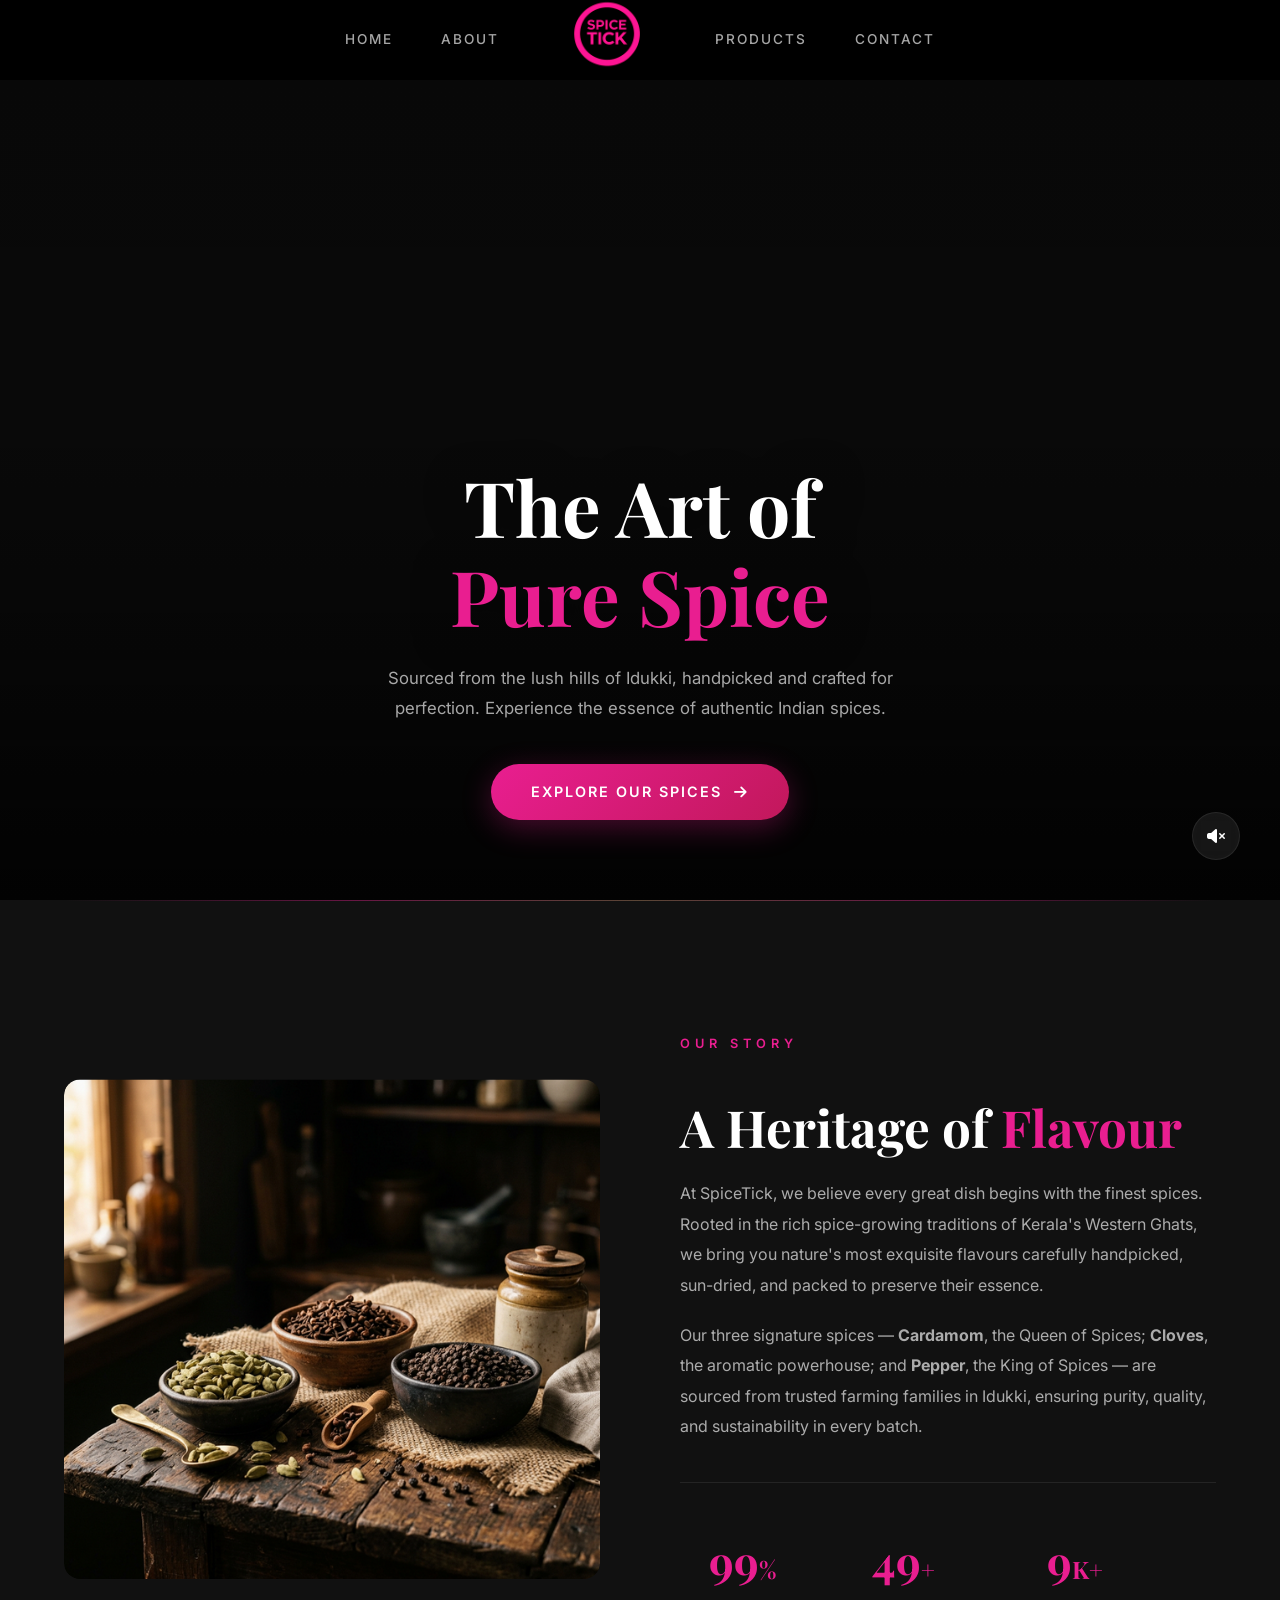
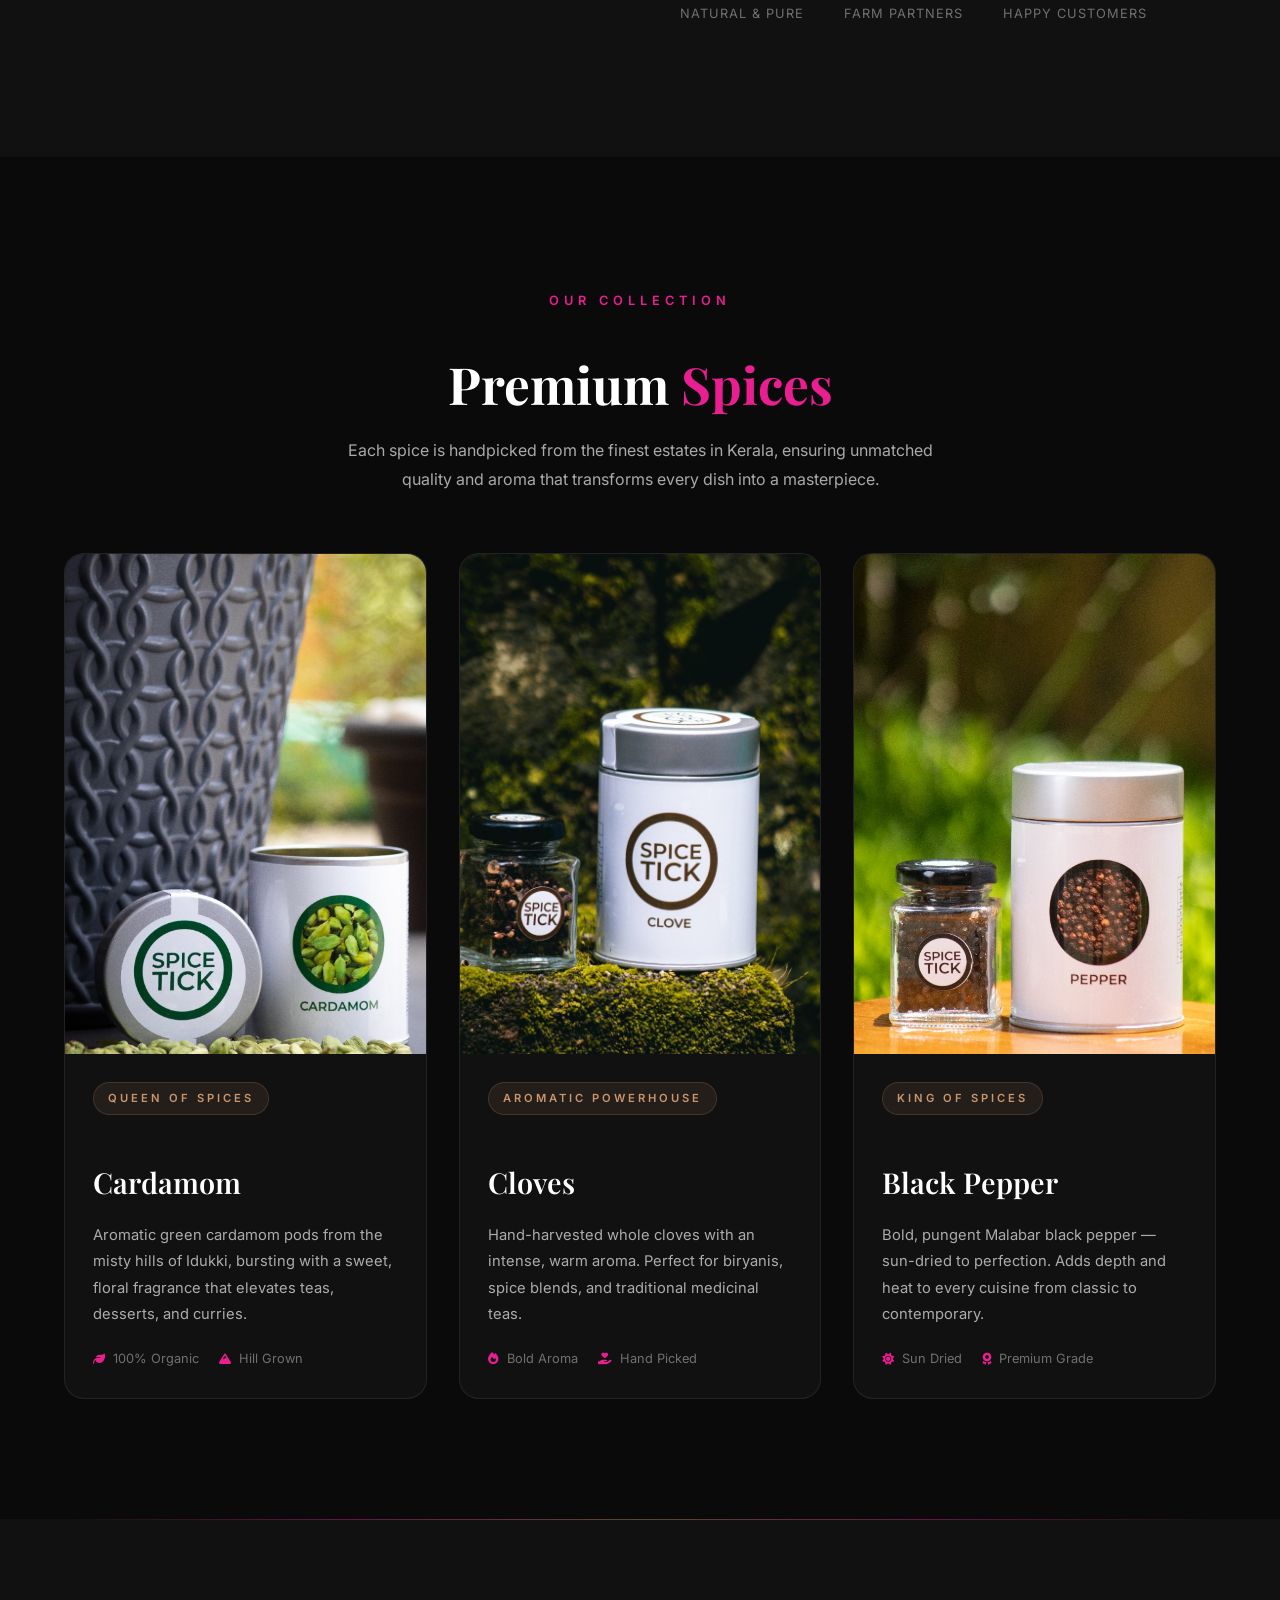
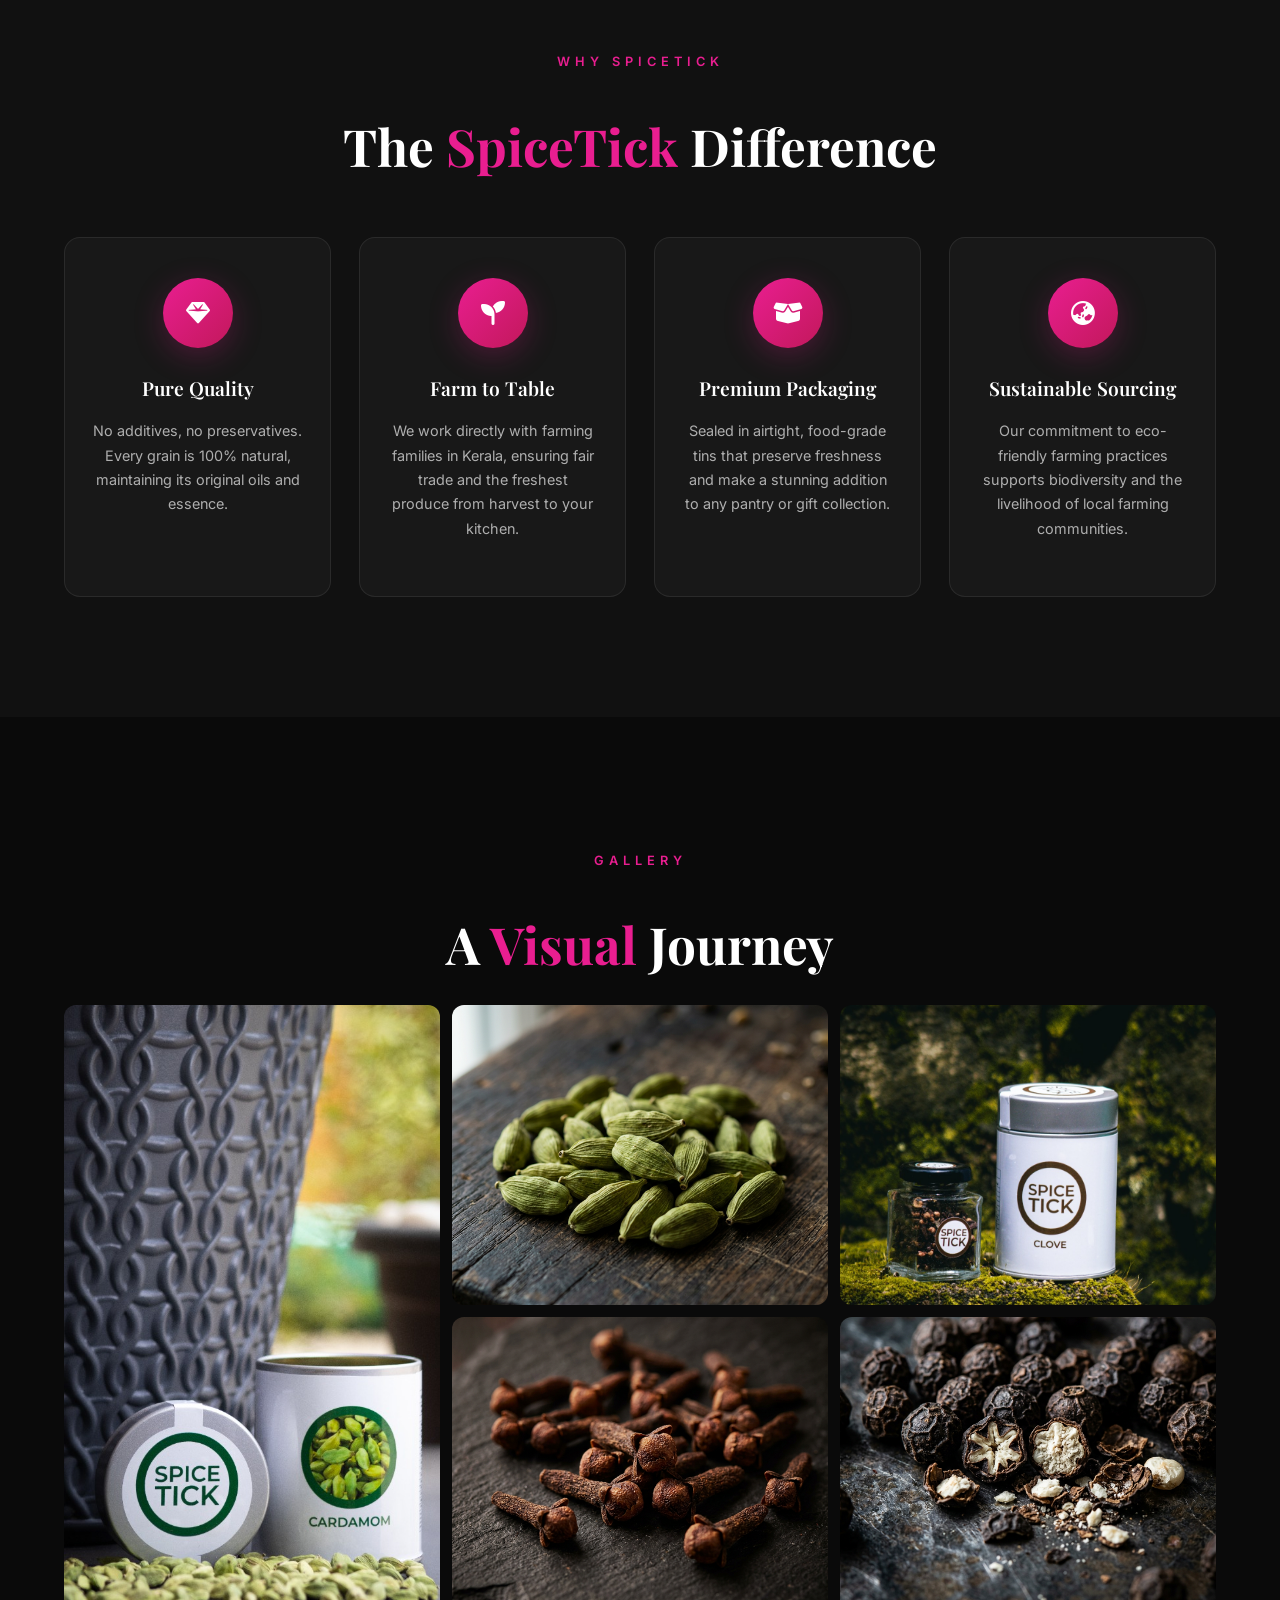
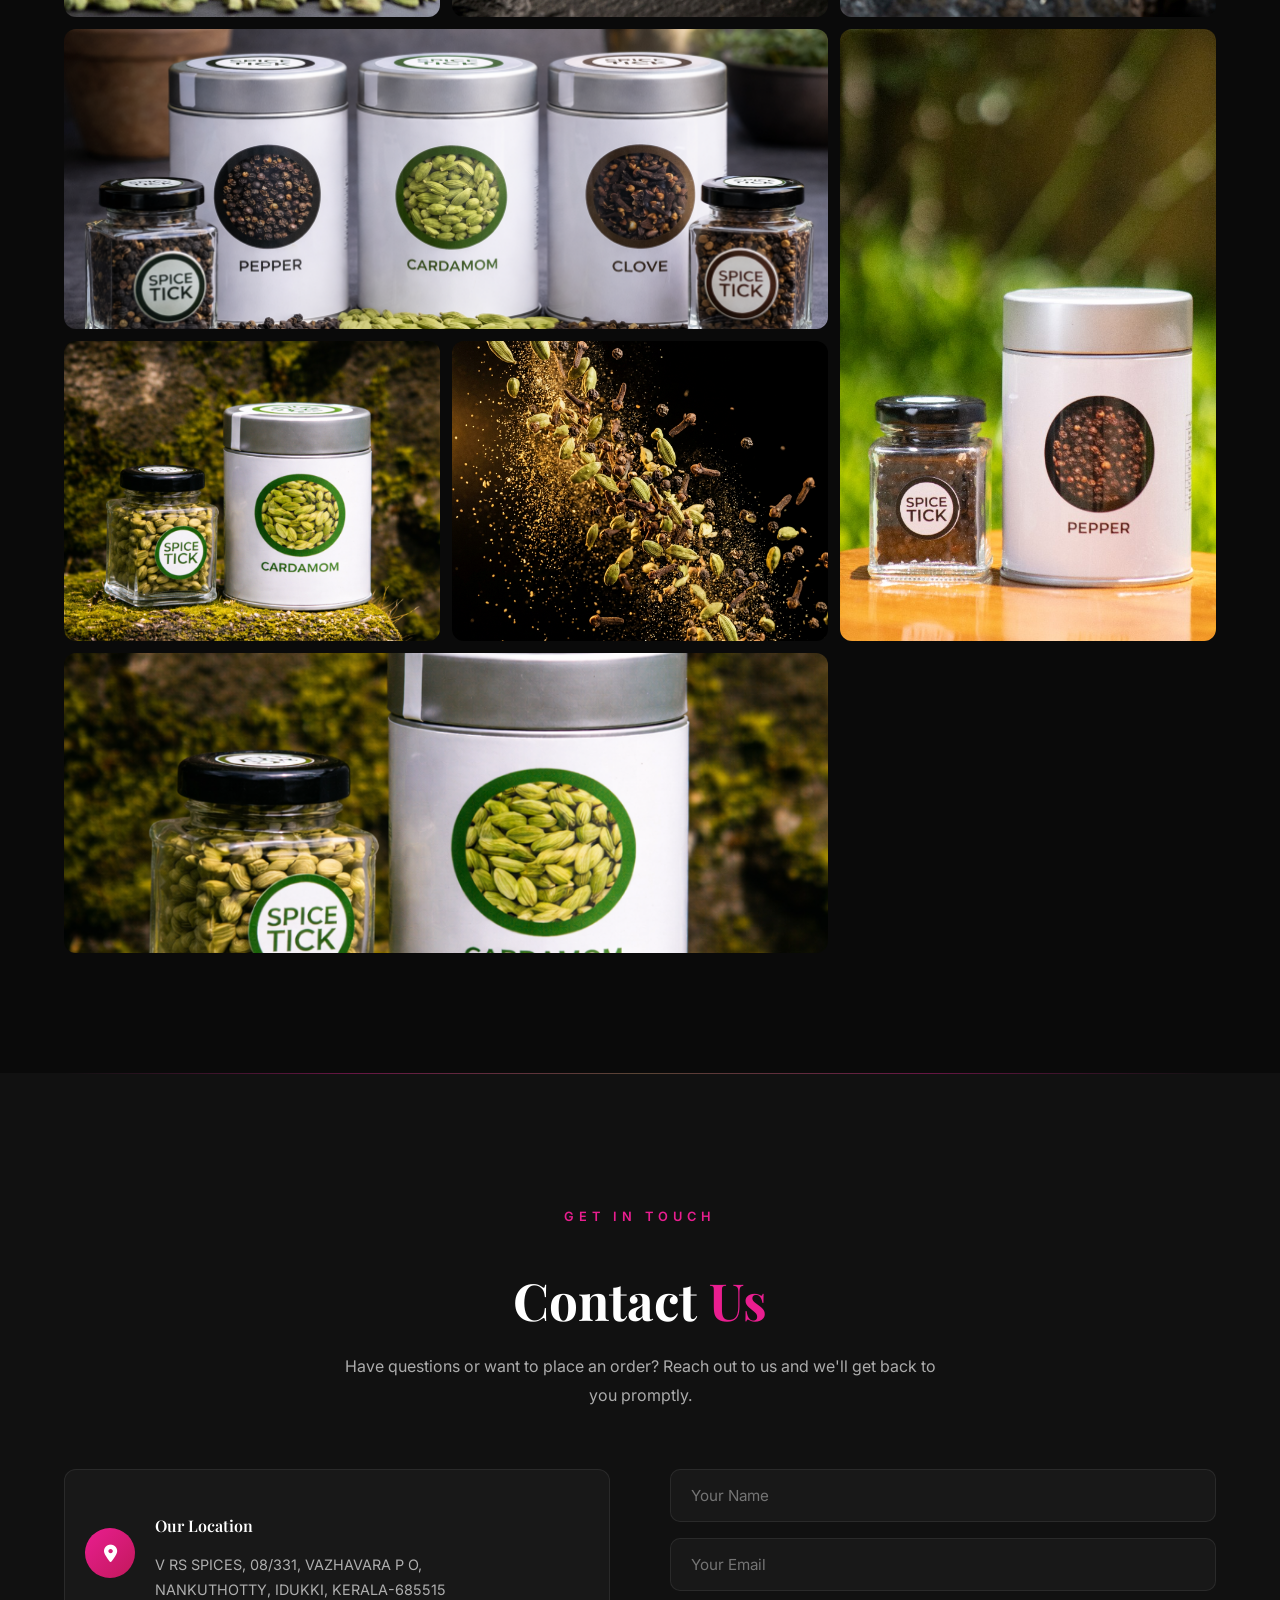
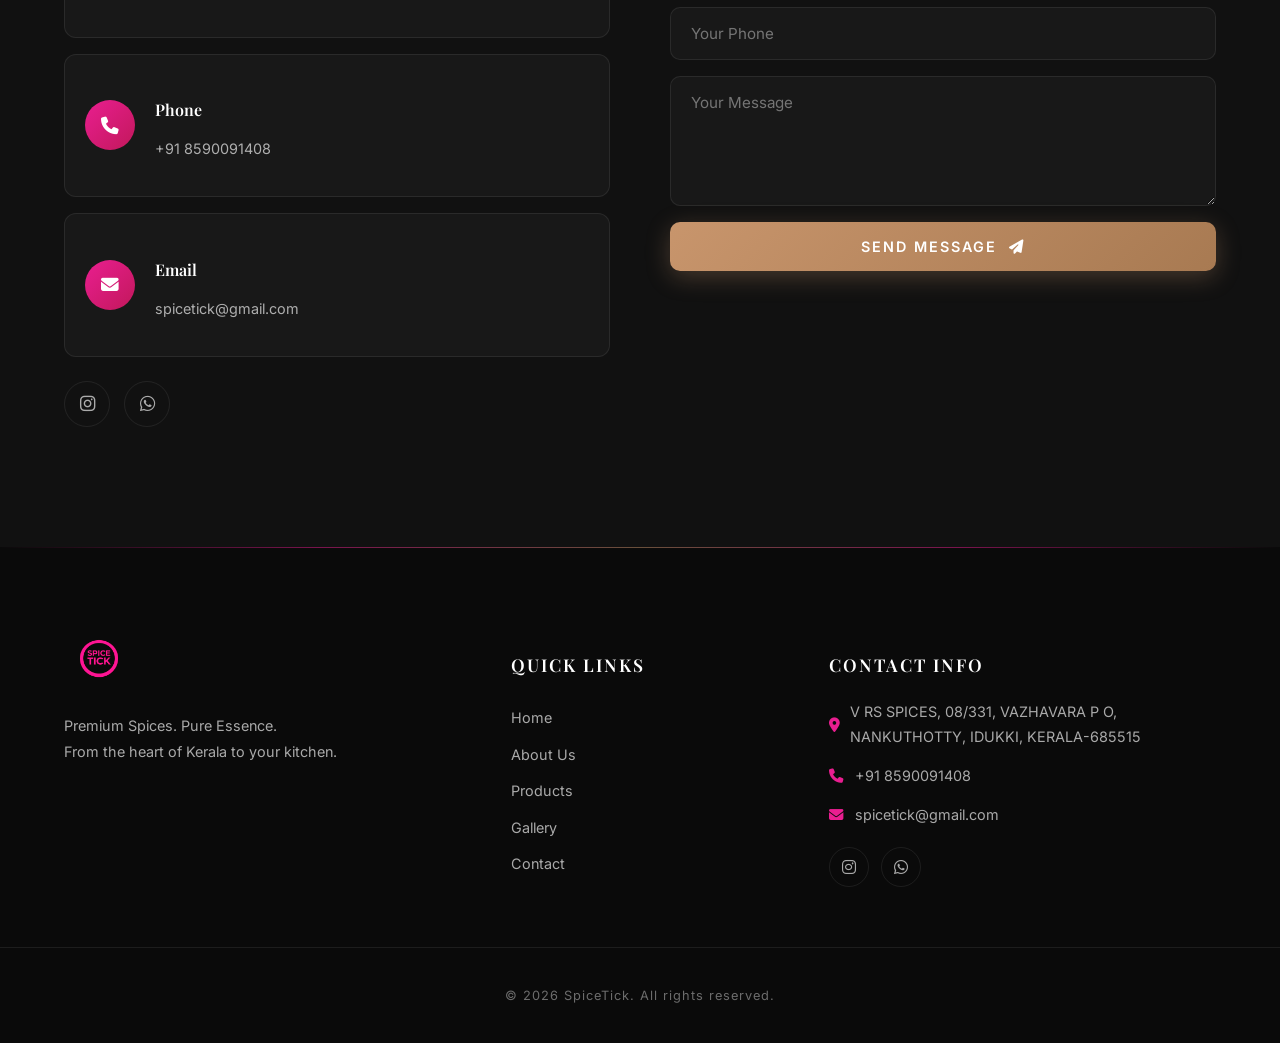
==== index.html @ 9f8a86ec "feat: Enhance image gallery with updated grid layout, hover effects, and overlay animations in CSS, " ====
<!DOCTYPE html>
<html lang="en">

<head>
    <meta charset="UTF-8">
    <meta name="viewport" content="width=device-width, initial-scale=1.0">
    <title>SpiceTick — Premium Spices from the Heart of Kerala</title>
    <meta name="description"
        content="SpiceTick delivers premium quality cardamom, cloves, and pepper sourced directly from Kerala's finest spice farms. Experience luxury in every grain.">
    <link rel="preconnect" href="https://fonts.googleapis.com">
    <link rel="preconnect" href="https://fonts.gstatic.com" crossorigin>
    <link
        href="https://fonts.googleapis.com/css2?family=Playfair+Display:ital,wght@0,400;0,500;0,600;0,700;1,400;1,500&family=Inter:wght@300;400;500;600;700&display=swap"
        rel="stylesheet">
    <link rel="stylesheet" href="https://cdnjs.cloudflare.com/ajax/libs/font-awesome/6.5.1/css/all.min.css">
    <link rel="stylesheet" href="styles.css">
</head>

<body>

    <!-- ====== LOADING SCREEN ====== -->
    <div id="loader" class="loader">
        <div class="loader-inner">
            <div class="loader-ring"></div>
            <span class="loader-text">SPICE<span class="accent">TICK</span></span>
        </div>
    </div>

    <!-- ====== NAVIGATION ====== -->
    <nav id="navbar" class="navbar">
        <a href="#home" class="nav-logo-mobile">
            <img src="assets/logo_spicetick.png" alt="SpiceTick Logo">
        </a>
        <div class="nav-container">
            <a href="#home" class="nav-link nav-link-left">Home</a>
            <a href="#about" class="nav-link nav-link-left">About</a>
            <a href="#home" class="nav-logo">
                <img src="assets/logo_spicetick.png" alt="SpiceTick Logo" id="nav-logo-img">
            </a>
            <a href="#products" class="nav-link nav-link-right">Products</a>
            <a href="#contact" class="nav-link nav-link-right">Contact</a>
        </div>
        <!-- Mobile Menu -->
        <button class="hamburger" id="hamburger" aria-label="Toggle navigation menu">
            <span></span><span></span><span></span>
        </button>
        <div class="mobile-menu" id="mobileMenu">
            <a href="#home" class="mobile-link">Home</a>
            <a href="#about" class="mobile-link">About</a>
            <a href="#products" class="mobile-link">Products</a>
            <a href="#gallery" class="mobile-link">Gallery</a>
            <a href="#contact" class="mobile-link">Contact</a>
        </div>
    </nav>

    <!-- ====== HERO / VIDEO BANNER ====== -->
    <section id="home" class="hero">
        <video autoplay muted loop playsinline preload="auto" id="heroVideo" class="hero-video">
            <source src="assets/IMG_3335.MP4" type="video/mp4">
        </video>
        <div class="hero-overlay"></div>
        <div class="hero-content">
            <h1 class="hero-title animate-fade-up delay-1">The Art of<br><span class="accent">Pure Spice</span></h1>
            <p class="hero-desc animate-fade-up delay-2">Sourced from the lush hills of Idukki, handpicked and crafted
                for perfection. Experience the essence of authentic Indian spices.</p>
            <a href="#products" class="hero-btn animate-fade-up delay-3">
                Explore Our Spices
                <i class="fas fa-arrow-right"></i>
            </a>
        </div>
        <button class="mute-btn" id="muteBtn" aria-label="Toggle audio">
            <i class="fas fa-volume-xmark" id="muteIcon"></i>
        </button>

    </section>

    <!-- ====== ABOUT SECTION ====== -->
    <section id="about" class="about section">
        <div class="glow-border-top"></div>
        <div class="container about-grid">
            <div class="about-image reveal-left">
                <img src="assets/about.png" alt="Assortment of premium spices">
                <div class="about-image-accent"></div>
            </div>
            <div class="about-content reveal-right">
                <p class="section-label">Our Story</p>
                <h2 class="section-title">A Heritage of <span class="accent">Flavour</span></h2>
                <p class="about-text">
                    At SpiceTick, we believe every great dish begins with the finest spices. Rooted in the rich
                    spice-growing traditions of Kerala's Western Ghats, we bring you nature's most exquisite flavours
                    carefully handpicked, sun-dried, and packed to preserve their essence.
                </p>
                <p class="about-text">
                    Our three signature spices — <strong>Cardamom</strong>, the Queen of Spices;
                    <strong>Cloves</strong>, the aromatic powerhouse; and <strong>Pepper</strong>, the King of Spices —
                    are sourced from trusted farming families in Idukki, ensuring purity, quality, and sustainability in
                    every batch.
                </p>
                <div class="about-image-mobile">
                    <img src="assets/about.png" alt="Assortment of premium spices">
                </div>
                <div class="about-stats">
                    <div class="stat">
                        <span class="stat-number" data-target="100">0</span><span class="stat-suffix">%</span>
                        <p class="stat-label">Natural & Pure</p>
                    </div>
                    <div class="stat">
                        <span class="stat-number" data-target="50">0</span><span class="stat-suffix">+</span>
                        <p class="stat-label">Farm Partners</p>
                    </div>
                    <div class="stat">
                        <span class="stat-number" data-target="10">0</span><span class="stat-suffix">K+</span>
                        <p class="stat-label">Happy Customers</p>
                    </div>
                </div>
            </div>
        </div>
    </section>

    <!-- ====== PRODUCTS SECTION ====== -->
    <section id="products" class="products section">
        <div class="container">
            <p class="section-label center">Our Collection</p>
            <h2 class="section-title center">Premium <span class="accent">Spices</span></h2>
            <p class="section-desc center">Each spice is handpicked from the finest estates in Kerala, ensuring
                unmatched quality and aroma that transforms every dish into a masterpiece.</p>
            <div class="products-grid">
                <!-- Cardamom -->
                <div class="product-card reveal-up" id="product-cardamom">
                    <div class="product-image-wrapper">
                        <img src="assets/cardamom_new.jpg" alt="SpiceTick Premium Cardamom">
                        <div class="product-glow" style="--glow-color: #4CAF50;"></div>
                    </div>
                    <div class="product-info">
                        <span class="product-tag">Queen of Spices</span>
                        <h3 class="product-name">Cardamom</h3>
                        <p class="product-desc">Aromatic green cardamom pods from the misty hills of Idukki, bursting
                            with a sweet, floral fragrance that elevates teas, desserts, and curries.</p>
                        <div class="product-features">
                            <span><i class="fas fa-leaf"></i> 100% Organic</span>
                            <span><i class="fas fa-mountain"></i> Hill Grown</span>
                        </div>
                    </div>
                </div>
                <!-- Cloves -->
                <div class="product-card reveal-up delay-1" id="product-cloves">
                    <div class="product-image-wrapper">
                        <img src="assets/clove_new.jpg" alt="SpiceTick Premium Cloves">
                        <div class="product-glow" style="--glow-color: #8B4513;"></div>
                    </div>
                    <div class="product-info">
                        <span class="product-tag">Aromatic Powerhouse</span>
                        <h3 class="product-name">Cloves</h3>
                        <p class="product-desc">Hand-harvested whole cloves with an intense, warm aroma. Perfect for
                            biryanis, spice blends, and traditional medicinal teas.</p>
                        <div class="product-features">
                            <span><i class="fas fa-fire"></i> Bold Aroma</span>
                            <span><i class="fas fa-hand-holding-heart"></i> Hand Picked</span>
                        </div>
                    </div>
                </div>
                <!-- Pepper -->
                <div class="product-card reveal-up delay-2" id="product-pepper">
                    <div class="product-image-wrapper">
                        <img src="assets/pepper_new.jpg" alt="SpiceTick Premium Black Pepper">
                        <div class="product-glow" style="--glow-color: #333333;"></div>
                    </div>
                    <div class="product-info">
                        <span class="product-tag">King of Spices</span>
                        <h3 class="product-name">Black Pepper</h3>
                        <p class="product-desc">Bold, pungent Malabar black pepper — sun-dried to perfection. Adds depth
                            and heat to every cuisine from classic to contemporary.</p>
                        <div class="product-features">
                            <span><i class="fas fa-sun"></i> Sun Dried</span>
                            <span><i class="fas fa-award"></i> Premium Grade</span>
                        </div>
                    </div>
                </div>
            </div>
        </div>
    </section>

    <!-- ====== WHY CHOOSE US ====== -->
    <section class="features section">
        <div class="glow-border-top"></div>
        <div class="container">
            <p class="section-label center">Why SpiceTick</p>
            <h2 class="section-title center">The <span class="accent">SpiceTick</span> Difference</h2>
            <div class="features-grid">
                <div class="feature-card reveal-up" id="feature-quality">
                    <div class="feature-icon"><i class="fas fa-gem"></i></div>
                    <h3>Pure Quality</h3>
                    <p>No additives, no preservatives. Every grain is 100% natural, maintaining its original oils and
                        essence.</p>
                </div>
                <div class="feature-card reveal-up delay-1" id="feature-farm">
                    <div class="feature-icon"><i class="fas fa-seedling"></i></div>
                    <h3>Farm to Table</h3>
                    <p>We work directly with farming families in Kerala, ensuring fair trade and the freshest produce
                        from harvest to your kitchen.</p>
                </div>
                <div class="feature-card reveal-up delay-2" id="feature-packaging">
                    <div class="feature-icon"><i class="fas fa-box-open"></i></div>
                    <h3>Premium Packaging</h3>
                    <p>Sealed in airtight, food-grade tins that preserve freshness and make a stunning addition to any
                        pantry or gift collection.</p>
                </div>
                <div class="feature-card reveal-up delay-3" id="feature-sustainability">
                    <div class="feature-icon"><i class="fas fa-earth-asia"></i></div>
                    <h3>Sustainable Sourcing</h3>
                    <p>Our commitment to eco-friendly farming practices supports biodiversity and the livelihood of
                        local farming communities.</p>
                </div>
            </div>
        </div>
    </section>

    <!-- ====== GALLERY SECTION ====== -->
    <section id="gallery" class="gallery section">
        <div class="container">
            <p class="section-label center">Gallery</p>
            <h2 class="section-title center">A <span class="accent">Visual</span> Journey</h2>
            <div class="gallery-grid">
                <!-- Row 1 & 2 -->
                <!-- Interleaved 3x4 Grid -->
                <!-- Cardamom Pair -->
                <div class="gallery-item gallery-item-tall reveal-up" id="gallery-1">
                    <img src="assets/cardamom_new.jpg" alt="Premium Cardamom Tin">
                    <div class="gallery-overlay"><span>Cardamom Tin</span></div>
                </div>
                <div class="gallery-item reveal-up delay-1" id="gallery-2">
                    <img src="assets/cardamom_macro.png" alt="Cardamom Macro">
                    <div class="gallery-overlay"><span>Cardamom Pods</span></div>
                </div>
                <!-- Clove Pair part 1 -->
                <div class="gallery-item reveal-up delay-2" id="gallery-3">
                    <img src="assets/clove_new.jpg" alt="Premium Cloves Tin">
                    <div class="gallery-overlay"><span>Clove Tin</span></div>
                </div>
                <div class="gallery-item reveal-up delay-1" id="gallery-4">
                    <img src="assets/clove_macro.png" alt="Clove Macro">
                    <div class="gallery-overlay"><span>Aromatic Buds</span></div>
                </div>
                <!-- Collection Highlight -->
                <div class="gallery-item gallery-item-wide reveal-up delay-2" id="gallery-5">
                    <img src="assets/combo.png" alt="Spice Collection">
                    <div class="gallery-overlay"><span>Our Collection</span></div>
                </div>
                <!-- Pepper Pair -->
                <div class="gallery-item reveal-up" id="gallery-6">
                    <img src="assets/pepper_macro.png" alt="Pepper Macro">
                    <div class="gallery-overlay"><span>Pepper Corns</span></div>
                </div>
                <div class="gallery-item gallery-item-tall reveal-up delay-1" id="gallery-7">
                    <img src="assets/pepper_new.jpg" alt="Premium Pepper Tin">
                    <div class="gallery-overlay"><span>Black Pepper Tin</span></div>
                </div>
                <!-- Artistic / Secondary Images -->
                <div class="gallery-item reveal-up delay-2" id="gallery-8">
                    <img src="assets/spices_new.png" alt="Raw Spices">
                    <div class="gallery-overlay"><span>Pure Essence</span></div>
                </div>
                <div class="gallery-item reveal-up" id="gallery-9">
                    <img src="assets/hero-fallback.png" alt="Spices Artistic">
                    <div class="gallery-overlay"><span>The Spice Art</span></div>
                </div>
                <div class="gallery-item gallery-item-wide reveal-up delay-1" id="gallery-10">
                    <img src="assets/spices_new.png" alt="Table of Spices">
                    <div class="gallery-overlay"><span>Premium Sourcing</span></div>
                </div>
            </div>
        </div>
    </section>

    <!-- ====== CONTACT SECTION ====== -->
    <section id="contact" class="contact section">
        <div class="glow-border-top"></div>
        <div class="container">
            <p class="section-label center">Get In Touch</p>
            <h2 class="section-title center">Contact <span class="accent">Us</span></h2>
            <p class="section-desc center">Have questions or want to place an order? Reach out to us and we'll get back
                to you promptly.</p>
            <div class="contact-grid">
                <div class="contact-info reveal-left">
                    <div class="contact-card">
                        <div class="contact-icon"><i class="fas fa-location-dot"></i></div>
                        <div>
                            <h4>Our Location</h4>
                            <p>V RS SPICES, 08/331, VAZHAVARA P O,<br>NANKUTHOTTY, IDUKKI, KERALA-685515</p>
                        </div>
                    </div>
                    <div class="contact-card">
                        <div class="contact-icon"><i class="fas fa-phone"></i></div>
                        <div>
                            <h4>Phone</h4>
                            <p>+91 8590091408</p>
                        </div>
                    </div>
                    <div class="contact-card">
                        <div class="contact-icon"><i class="fas fa-envelope"></i></div>
                        <div>
                            <h4>Email</h4>
                            <p>spicetick@gmail.com</p>
                        </div>
                    </div>
                    <div class="contact-socials">
                        <a href="https://www.instagram.com/spice_tick?igsh=YjZwMWl3NmViNGtz" target="_blank"
                            aria-label="Instagram" class="social-icon" id="social-instagram"><i
                                class="fab fa-instagram"></i></a>
                        <a href="https://wa.me/918590091408" target="_blank" aria-label="WhatsApp" class="social-icon"
                            id="social-whatsapp"><i class="fab fa-whatsapp"></i></a>
                    </div>
                </div>
                <form class="contact-form reveal-right" id="contactForm">
                    <input type="text" placeholder="Your Name" required id="contact-name">
                    <input type="email" placeholder="Your Email" required id="contact-email">
                    <input type="tel" placeholder="Your Phone" id="contact-phone">
                    <textarea placeholder="Your Message" rows="5" required id="contact-message"></textarea>
                    <button type="submit" class="submit-btn" id="submit-btn">
                        <span>Send Message</span>
                        <i class="fas fa-paper-plane"></i>
                    </button>
                </form>
            </div>
        </div>
    </section>

    <!-- ====== FOOTER ====== -->
    <footer class="footer">
        <div class="footer-glow"></div>
        <div class="container footer-grid">
            <div class="footer-brand">
                <img src="assets/logo_spicetick.png" alt="SpiceTick" class="footer-logo">
                <p class="footer-tagline">Premium Spices. Pure Essence.<br>From the heart of Kerala to your kitchen.</p>
            </div>
            <div class="footer-links">
                <h4>Quick Links</h4>
                <a href="#home">Home</a>
                <a href="#about">About Us</a>
                <a href="#products">Products</a>
                <a href="#gallery">Gallery</a>
                <a href="#contact">Contact</a>
            </div>
            <div class="footer-contact">
                <h4>Contact Info</h4>
                <p><i class="fas fa-location-dot"></i> V RS SPICES, 08/331, VAZHAVARA P O, NANKUTHOTTY, IDUKKI,
                    KERALA-685515</p>
                <p><i class="fas fa-phone"></i> +91 8590091408</p>
                <p><i class="fas fa-envelope"></i> spicetick@gmail.com</p>
                <div class="footer-socials">
                    <a href="https://www.instagram.com/spice_tick?igsh=YjZwMWl3NmViNGtz" target="_blank"
                        aria-label="Instagram"><i class="fab fa-instagram"></i></a>
                    <a href="https://wa.me/918590091408" target="_blank" aria-label="WhatsApp"><i
                            class="fab fa-whatsapp"></i></a>
                </div>
            </div>
        </div>
        <div class="footer-bottom">
            <p>&copy; 2026 SpiceTick. All rights reserved.</p>
        </div>
    </footer>

    <script src="script.js"></script>
</body>

</html>
---- styles.css ----
/* ============================================================
   SpiceTick — Premium Spice Company
   Design System & Styles
   ============================================================ */

/* ---------- CSS VARIABLES ---------- */
:root {
    --bg-primary: #0a0a0a;
    --bg-surface: #111111;
    --bg-card: rgba(255, 255, 255, 0.03);
    --bg-card-hover: rgba(255, 255, 255, 0.06);
    --accent-primary: #E91E90;
    --accent-warm: #C8956C;
    --accent-gold: #D4A76A;
    --text-primary: #ffffff;
    --text-secondary: rgba(255, 255, 255, 0.65);
    --text-muted: rgba(255, 255, 255, 0.4);
    --border-subtle: rgba(255, 255, 255, 0.08);
    --border-glow: rgba(233, 30, 144, 0.3);
    --font-heading: 'Playfair Display', 'Georgia', serif;
    --font-body: 'Inter', 'Segoe UI', sans-serif;
    --nav-height: 80px;
    --section-padding: 120px 0;
    --container-width: 1200px;
    --transition-fast: 0.3s cubic-bezier(0.4, 0, 0.2, 1);
    --transition-smooth: 0.6s cubic-bezier(0.22, 1, 0.36, 1);
}

/* ---------- RESET & BASE ---------- */
* {
    box-sizing: border-box;
}

html,
body {
    width: 100%;
    margin: 0;
    padding: 0;
    overflow-x: hidden;
}

body {
    font-family: var(--font-body);
    background: var(--bg-primary);
    color: var(--text-primary);
    line-height: 1.7;
    position: relative;
}

::selection {
    background: var(--accent-primary);
    color: #fff;
}

::-webkit-scrollbar {
    width: 6px;
}

::-webkit-scrollbar-track {
    background: var(--bg-primary);
}

::-webkit-scrollbar-thumb {
    background: var(--accent-primary);
    border-radius: 3px;
}

img {
    max-width: 100%;
    display: block;
}

a {
    text-decoration: none;
    color: inherit;
}

.container {
    max-width: var(--container-width);
    margin: 0 auto;
    padding: 0 24px;
    width: 100%;
}

.accent {
    color: var(--accent-primary);
}

.center {
    text-align: center;
}

/* ---------- LOADING SCREEN ---------- */
.loader {
    position: fixed;
    inset: 0;
    z-index: 10000;
    background: var(--bg-primary);
    display: flex;
    align-items: center;
    justify-content: center;
    transition: opacity 0.8s ease, visibility 0.8s ease;
}

.loader.hidden {
    opacity: 0;
    visibility: hidden;
    pointer-events: none;
}

.loader-inner {
    text-align: center;
    position: relative;
}

.loader-ring {
    width: 100px;
    height: 100px;
    border: 3px solid var(--border-subtle);
    border-top-color: var(--accent-primary);
    border-radius: 50%;
    animation: spin 1s linear infinite;
    margin: 0 auto 24px;
}

.loader-text {
    font-family: var(--font-heading);
    font-size: 1.8rem;
    font-weight: 700;
    letter-spacing: 4px;
    color: var(--text-primary);
}

@keyframes spin {
    to {
        transform: rotate(360deg);
    }
}

/* ---------- NAVBAR ---------- */
.navbar {
    position: fixed;
    top: 0;
    left: 0;
    width: 100%;
    z-index: 1000;
    height: var(--nav-height);
    display: flex;
    align-items: center;
    justify-content: center;
    transition: box-shadow var(--transition-fast), transform 0.4s ease;
    background: #000000;
}

.navbar.scrolled {
    background: #000000;
    box-shadow: 0 1px 0 var(--border-subtle);
}

.navbar.hide-nav {
    transform: translateY(-100%);
}

.nav-container {
    display: flex;
    align-items: center;
    justify-content: center;
    gap: 48px;
    max-width: var(--container-width);
    width: 100%;
    padding: 0 24px;
}

.nav-link {
    font-family: var(--font-body);
    font-size: 0.85rem;
    font-weight: 500;
    letter-spacing: 2px;
    text-transform: uppercase;
    color: var(--text-secondary);
    transition: color var(--transition-fast);
    position: relative;
}

.nav-link::after {
    content: '';
    position: absolute;
    bottom: -4px;
    left: 0;
    width: 0;
    height: 2px;
    background: var(--accent-primary);
    transition: width var(--transition-fast);
}

.nav-link:hover {
    color: var(--text-primary);
}

.nav-link:hover::after {
    width: 100%;
}

.nav-logo {
    flex-shrink: 0;
}

.nav-logo-mobile {
    display: none;
}

.about-image-mobile {
    display: none;
    margin: 30px 0;
}

.nav-logo img {
    height: 120px;
    width: auto;
    transition: transform var(--transition-fast);
}

.nav-logo:hover img {
    transform: scale(1.05);
}

/* Hamburger */
.hamburger {
    display: none;
    position: absolute;
    top: 50%;
    right: 24px;
    transform: translateY(-50%);
    z-index: 1100;
    background: none;
    border: none;
    cursor: pointer;
    width: 32px;
    height: 24px;
    flex-direction: column;
    justify-content: space-between;
}

.hamburger span {
    display: block;
    height: 2px;
    width: 100%;
    background: var(--text-primary);
    border-radius: 2px;
    transition: all var(--transition-fast);
    transform-origin: center;
}

.hamburger.active span:nth-child(1) {
    transform: translateY(11px) rotate(45deg);
}

.hamburger.active span:nth-child(2) {
    opacity: 0;
}

.hamburger.active span:nth-child(3) {
    transform: translateY(-11px) rotate(-45deg);
}

.mobile-menu {
    display: none;
    position: fixed;
    inset: 0;
    z-index: 1050;
    background: rgba(10, 10, 10, 0.97);
    backdrop-filter: blur(30px);
    flex-direction: column;
    align-items: center;
    justify-content: center;
    gap: 32px;
    opacity: 0;
    visibility: hidden;
    transition: opacity 0.4s ease, visibility 0.4s ease;
}

.mobile-menu.active {
    opacity: 1;
    visibility: visible;
}

.mobile-link {
    font-family: var(--font-heading);
    font-size: 2rem;
    font-weight: 500;
    color: var(--text-secondary);
    transition: color var(--transition-fast);
}

.mobile-link:hover {
    color: var(--accent-primary);
}

/* ---------- HERO SECTION ---------- */
.hero {
    position: relative;
    width: 100%;
    height: calc(100vh - var(--nav-height));
    margin-top: var(--nav-height);
    min-height: 500px;
    display: flex;
    align-items: flex-end;
    justify-content: center;
    overflow: hidden;
    padding-bottom: 80px;
    width: 100%;
}

.hero-video {
    position: absolute;
    inset: 0;
    width: 100%;
    height: 100%;
    object-fit: cover;
}

.hero-overlay {
    position: absolute;
    inset: 0;
    background: linear-gradient(180deg,
            rgba(0, 0, 0, 0.2) 0%,
            rgba(0, 0, 0, 0.1) 40%,
            rgba(0, 0, 0, 0.4) 70%,
            rgba(0, 0, 0, 0.8) 100%);
    z-index: 1;
}

.hero-content {
    position: relative;
    z-index: 2;
    text-align: center;
    max-width: 800px;
    padding: 0 24px;
}

.hero-subtitle {
    font-size: 0.85rem;
    font-weight: 600;
    letter-spacing: 6px;
    text-transform: uppercase;
    color: var(--accent-primary);
    margin-bottom: 20px;
}

.hero-title {
    font-family: var(--font-heading);
    font-size: clamp(2.8rem, 6vw, 5rem);
    font-weight: 700;
    line-height: 1.15;
    margin-bottom: 24px;
    text-shadow: 0 4px 40px rgba(0, 0, 0, 0.5);
}

.hero-desc {
    font-size: 1.05rem;
    color: var(--text-secondary);
    max-width: 560px;
    margin: 0 auto 40px;
    line-height: 1.8;
}

.hero-btn {
    display: inline-flex;
    align-items: center;
    gap: 12px;
    padding: 16px 40px;
    background: linear-gradient(135deg, var(--accent-primary), #c2185b);
    color: #fff;
    font-family: var(--font-body);
    font-size: 0.9rem;
    font-weight: 600;
    letter-spacing: 2px;
    text-transform: uppercase;
    border-radius: 50px;
    transition: all var(--transition-fast);
    box-shadow: 0 8px 30px rgba(233, 30, 144, 0.3);
}

.hero-btn:hover {
    transform: translateY(-3px);
    box-shadow: 0 12px 40px rgba(233, 30, 144, 0.5);
}

.hero-btn i {
    transition: transform var(--transition-fast);
}

.hero-btn:hover i {
    transform: translateX(4px);
}

/* Mute button */
.mute-btn {
    position: absolute;
    bottom: 40px;
    right: 40px;
    z-index: 3;
    width: 48px;
    height: 48px;
    border-radius: 50%;
    border: 1px solid var(--border-subtle);
    background: rgba(255, 255, 255, 0.08);
    backdrop-filter: blur(10px);
    color: var(--text-primary);
    font-size: 1rem;
    cursor: pointer;
    transition: all var(--transition-fast);
    display: flex;
    align-items: center;
    justify-content: center;
}

.mute-btn:hover {
    background: rgba(255, 255, 255, 0.15);
    border-color: var(--accent-primary);
}

/* Scroll Indicator */
.scroll-indicator {
    position: absolute;
    bottom: 40px;
    left: 50%;
    transform: translateX(-50%);
    z-index: 3;
    display: flex;
    flex-direction: column;
    align-items: center;
    gap: 8px;
}

.scroll-line {
    width: 1px;
    height: 50px;
    background: linear-gradient(to bottom, var(--accent-primary), transparent);
    animation: scrollPulse 2s ease-in-out infinite;
}

.scroll-indicator span {
    font-size: 0.7rem;
    letter-spacing: 3px;
    text-transform: uppercase;
    color: var(--text-muted);
}

@keyframes scrollPulse {

    0%,
    100% {
        opacity: 0.3;
        transform: scaleY(0.6);
    }

    50% {
        opacity: 1;
        transform: scaleY(1);
    }
}

/* ---------- SECTION COMMON ---------- */
.section {
    padding: var(--section-padding);
    position: relative;
}

.section-label {
    font-size: 0.8rem;
    font-weight: 600;
    letter-spacing: 5px;
    text-transform: uppercase;
    color: var(--accent-primary);
    margin-bottom: 12px;
}

.section-title {
    font-family: var(--font-heading);
    font-size: clamp(2rem, 4vw, 3.2rem);
    font-weight: 700;
    line-height: 1.2;
    margin-bottom: 20px;
}

.section-desc {
    font-size: 1rem;
    color: var(--text-secondary);
    max-width: 600px;
    line-height: 1.8;
}

.section-desc.center {
    margin: 0 auto 60px;
}

/* Glow border decoration */
.glow-border-top {
    position: absolute;
    top: 0;
    left: 5%;
    right: 5%;
    height: 1px;
    background: linear-gradient(90deg,
            transparent,
            var(--accent-primary),
            var(--accent-warm),
            var(--accent-primary),
            transparent);
    opacity: 0.4;
}

/* ---------- ABOUT SECTION ---------- */
.about {
    background: var(--bg-surface);
}

.about-grid {
    display: grid;
    grid-template-columns: 1fr 1fr;
    gap: 80px;
    align-items: center;
}

.about-image {
    position: relative;
    border-radius: 16px;
    overflow: hidden;
}

.about-image img {
    width: 100%;
    height: 500px;
    object-fit: cover;
    border-radius: 16px;
    transition: transform 0.8s ease;
}

.about-image:hover img {
    transform: scale(1.03);
}

.about-image-accent {
    position: absolute;
    bottom: -20px;
    right: -20px;
    width: 200px;
    height: 200px;
    border: 2px solid var(--accent-primary);
    border-radius: 16px;
    opacity: 0.2;
    z-index: -1;
}

.about-text {
    font-size: 1rem;
    color: var(--text-secondary);
    margin-bottom: 20px;
    line-height: 1.9;
}

.about-stats {
    display: flex;
    gap: 40px;
    margin-top: 40px;
    padding-top: 40px;
    border-top: 1px solid var(--border-subtle);
}

.stat {
    text-align: center;
}

.stat-number {
    font-family: var(--font-heading);
    font-size: 2.8rem;
    font-weight: 700;
    color: var(--accent-primary);
    display: inline;
}

.stat-suffix {
    font-family: var(--font-heading);
    font-size: 1.5rem;
    font-weight: 700;
    color: var(--accent-primary);
}

.stat-label {
    font-size: 0.8rem;
    color: var(--text-muted);
    letter-spacing: 1px;
    text-transform: uppercase;
    margin-top: 4px;
}

/* ---------- PRODUCTS SECTION ---------- */
.products {
    background: var(--bg-primary);
}

.products-grid {
    display: grid;
    grid-template-columns: repeat(3, 1fr);
    gap: 32px;
}

.product-card {
    background: var(--bg-card);
    border: 1px solid var(--border-subtle);
    border-radius: 20px;
    overflow: hidden;
    transition: all var(--transition-smooth);
    position: relative;
}

.product-card::before {
    display: none;
}

.product-card:hover {
    transform: translateY(-8px);
    background: var(--bg-card-hover);
}

.product-card:hover::before {
    opacity: 1;
}

.product-image-wrapper {
    position: relative;
    overflow: hidden;
    height: 500px;
}

.product-image-wrapper img {
    width: 100%;
    height: 100%;
    object-fit: cover;
    transition: transform 0.8s ease;
}

.product-card:hover .product-image-wrapper img {
    transform: scale(1.08);
}

.product-glow {
    display: none;
}

.product-info {
    padding: 28px;
}

.product-tag {
    display: inline-block;
    font-size: 0.7rem;
    font-weight: 600;
    letter-spacing: 3px;
    text-transform: uppercase;
    color: var(--accent-warm);
    background: rgba(200, 149, 108, 0.1);
    padding: 6px 14px;
    border-radius: 50px;
    border: 1px solid rgba(200, 149, 108, 0.2);
    margin-bottom: 14px;
}

.product-name {
    font-family: var(--font-heading);
    font-size: 1.8rem;
    font-weight: 600;
    margin-bottom: 12px;
}

.product-desc {
    font-size: 0.92rem;
    color: var(--text-secondary);
    line-height: 1.8;
    margin-bottom: 20px;
}

.product-features {
    display: flex;
    gap: 20px;
}

.product-features span {
    display: inline-flex;
    align-items: center;
    gap: 8px;
    font-size: 0.8rem;
    color: var(--text-muted);
}

.product-features i {
    color: var(--accent-primary);
    font-size: 0.75rem;
}

/* ---------- FEATURES / WHY CHOOSE US ---------- */
.features {
    background: var(--bg-surface);
}

.features-grid {
    display: grid;
    grid-template-columns: repeat(4, 1fr);
    gap: 28px;
    margin-top: 60px;
}

.feature-card {
    background: var(--bg-card);
    border: 1px solid var(--border-subtle);
    border-radius: 16px;
    padding: 40px 28px;
    text-align: center;
    transition: all var(--transition-smooth);
    position: relative;
    overflow: hidden;
}

.feature-card::after {
    content: '';
    position: absolute;
    bottom: 0;
    left: 0;
    right: 0;
    height: 3px;
    background: linear-gradient(90deg, var(--accent-primary), var(--accent-warm));
    transform: scaleX(0);
    transition: transform var(--transition-smooth);
}

.feature-card:hover {
    transform: translateY(-6px);
    background: var(--bg-card-hover);
    box-shadow: 0 16px 40px rgba(0, 0, 0, 0.25);
}

.feature-card:hover::after {
    transform: scaleX(1);
}

.feature-icon {
    width: 70px;
    height: 70px;
    border-radius: 50%;
    background: linear-gradient(135deg, var(--accent-primary), #c2185b);
    display: flex;
    align-items: center;
    justify-content: center;
    margin: 0 auto 24px;
    font-size: 1.5rem;
    color: #fff;
    box-shadow: 0 8px 30px rgba(233, 30, 144, 0.25);
}

.feature-card h3 {
    font-family: var(--font-heading);
    font-size: 1.2rem;
    font-weight: 600;
    margin-bottom: 12px;
}

.feature-card p {
    font-size: 0.9rem;
    color: var(--text-secondary);
    line-height: 1.7;
}

/* ---------- GALLERY SECTION ---------- */
.gallery {
    background: var(--bg-primary);
}

.gallery-grid {
    display: grid;
    grid-template-columns: repeat(3, 1fr);
    grid-auto-rows: 300px;
    gap: 12px;
    margin-top: 30px;
    grid-auto-flow: dense;
}

.gallery-item {
    position: relative;
    border-radius: 12px;
    overflow: hidden;
    cursor: pointer;
    background: var(--bg-surface);
}

.gallery-item img {
    width: 100%;
    height: 100%;
    object-fit: cover;
    transition: transform 0.8s var(--transition-smooth);
}

.gallery-item:hover img {
    transform: scale(1.08);
}

.gallery-overlay {
    position: absolute;
    inset: 0;
    background: linear-gradient(to top, rgba(0, 0, 0, 0.8), transparent);
    display: flex;
    align-items: flex-end;
    padding: 24px;
    opacity: 0;
    transition: opacity var(--transition-fast);
}

.gallery-item:hover .gallery-overlay {
    opacity: 1;
}

.gallery-overlay span {
    font-family: var(--font-heading);
    font-size: 1.1rem;
    font-weight: 600;
    color: var(--text-primary);
    transform: translateY(10px);
    transition: transform var(--transition-fast);
}

.gallery-item:hover .gallery-overlay span {
    transform: translateY(0);
}

.gallery-item-tall {
    grid-row: span 2;
}

.gallery-item-wide {
    grid-column: span 2;
}

/* Specific fix for Pepper image focus */
#gallery-6 img {
    object-position: center bottom;
}

/* ---------- CONTACT SECTION ---------- */
.contact {
    background: var(--bg-surface);
}

.contact-grid {
    display: grid;
    grid-template-columns: 1fr 1fr;
    gap: 60px;
    align-items: start;
    margin-top: 20px;
}

.contact-card {
    display: flex;
    align-items: center;
    gap: 20px;
    padding: 20px;
    background: var(--bg-card);
    border: 1px solid var(--border-subtle);
    border-radius: 12px;
    margin-bottom: 16px;
    transition: all var(--transition-fast);
}

.contact-card:hover {
    border-color: var(--accent-primary);
    background: var(--bg-card-hover);
}

.contact-icon {
    width: 50px;
    height: 50px;
    border-radius: 50%;
    background: linear-gradient(135deg, var(--accent-primary), #c2185b);
    display: flex;
    align-items: center;
    justify-content: center;
    flex-shrink: 0;
    font-size: 1.1rem;
    color: #fff;
}

.contact-card h4 {
    font-family: var(--font-heading);
    font-size: 1rem;
    font-weight: 600;
    margin-bottom: 4px;
}

.contact-card p {
    font-size: 0.9rem;
    color: var(--text-secondary);
}

.contact-socials {
    display: flex;
    gap: 14px;
    margin-top: 24px;
}

.social-icon {
    width: 46px;
    height: 46px;
    border-radius: 50%;
    border: 1px solid var(--border-subtle);
    display: flex;
    align-items: center;
    justify-content: center;
    font-size: 1.1rem;
    color: var(--text-secondary);
    transition: all var(--transition-fast);
}

.social-icon:hover {
    background: var(--accent-primary);
    border-color: var(--accent-primary);
    color: #fff;
    transform: translateY(-3px);
    box-shadow: 0 6px 20px rgba(233, 30, 144, 0.3);
}

/* Contact Form */
.contact-form {
    display: flex;
    flex-direction: column;
    gap: 16px;
}

.contact-form input,
.contact-form textarea {
    width: 100%;
    padding: 16px 20px;
    background: var(--bg-card);
    border: 1px solid var(--border-subtle);
    border-radius: 10px;
    color: var(--text-primary);
    font-family: var(--font-body);
    font-size: 0.95rem;
    transition: all var(--transition-fast);
    outline: none;
}

.contact-form input::placeholder,
.contact-form textarea::placeholder {
    color: var(--text-muted);
}

.contact-form input:focus,
.contact-form textarea:focus {
    border-color: var(--accent-primary);
    box-shadow: 0 0 0 3px rgba(233, 30, 144, 0.1);
}

.contact-form textarea {
    resize: vertical;
    min-height: 130px;
}

.submit-btn {
    display: inline-flex;
    align-items: center;
    justify-content: center;
    gap: 12px;
    padding: 16px 40px;
    background: linear-gradient(135deg, var(--accent-warm), #a87a52);
    color: #fff;
    font-family: var(--font-body);
    font-size: 0.9rem;
    font-weight: 600;
    letter-spacing: 2px;
    text-transform: uppercase;
    border: none;
    border-radius: 10px;
    cursor: pointer;
    transition: all var(--transition-fast);
    box-shadow: 0 6px 25px rgba(200, 149, 108, 0.3);
}

.submit-btn:hover {
    transform: translateY(-2px);
    box-shadow: 0 10px 35px rgba(200, 149, 108, 0.45);
}

.submit-btn i {
    transition: transform var(--transition-fast);
}

.submit-btn:hover i {
    transform: translateX(4px);
}

/* ---------- FOOTER ---------- */
.footer {
    background: var(--bg-primary);
    padding: 80px 0 0;
    position: relative;
    overflow: hidden;
}

.footer-glow {
    position: absolute;
    top: 0;
    left: 0;
    right: 0;
    height: 1px;
    background: linear-gradient(90deg, transparent, var(--accent-primary), var(--accent-warm), var(--accent-primary), transparent);
    opacity: 0.5;
}

.footer-grid {
    display: grid;
    grid-template-columns: 1.5fr 1fr 1.5fr;
    gap: 60px;
    padding-bottom: 60px;
}

.footer-logo {
    height: 70px;
    width: auto;
    margin-bottom: 16px;
}

.footer-tagline {
    font-size: 0.9rem;
    color: var(--text-secondary);
    line-height: 1.8;
}

.footer-links h4,
.footer-contact h4 {
    font-family: var(--font-heading);
    font-size: 1.1rem;
    font-weight: 600;
    margin-bottom: 20px;
    letter-spacing: 2px;
    text-transform: uppercase;
}

.footer-links a {
    display: block;
    font-size: 0.9rem;
    color: var(--text-secondary);
    padding: 6px 0;
    transition: color var(--transition-fast), padding-left var(--transition-fast);
}

.footer-links a:hover {
    color: var(--accent-primary);
    padding-left: 8px;
}

.footer-contact p {
    font-size: 0.9rem;
    color: var(--text-secondary);
    margin-bottom: 10px;
    display: flex;
    align-items: center;
    gap: 10px;
}

.footer-contact p i {
    color: var(--accent-primary);
    width: 16px;
}

.footer-socials {
    display: flex;
    gap: 12px;
    margin-top: 20px;
}

.footer-socials a {
    width: 40px;
    height: 40px;
    border-radius: 50%;
    border: 1px solid var(--border-subtle);
    display: flex;
    align-items: center;
    justify-content: center;
    color: var(--text-secondary);
    font-size: 1rem;
    transition: all var(--transition-fast);
}

.footer-socials a:hover {
    background: var(--accent-primary);
    border-color: var(--accent-primary);
    color: #fff;
    transform: translateY(-3px);
}

.footer-bottom {
    border-top: 1px solid var(--border-subtle);
    padding: 24px 0;
    text-align: center;
}

.footer-bottom p {
    font-size: 0.8rem;
    color: var(--text-muted);
    letter-spacing: 1px;
}

/* ---------- SCROLL ANIMATIONS ---------- */
.reveal-up,
.reveal-left,
.reveal-right {
    opacity: 0;
    transition: all 0.8s cubic-bezier(0.22, 1, 0.36, 1);
}

.reveal-up {
    transform: translateY(60px);
}

.reveal-left {
    transform: translateX(-60px);
}

.reveal-right {
    transform: translateX(60px);
}

.reveal-up.revealed,
.reveal-left.revealed,
.reveal-right.revealed {
    opacity: 1;
    transform: translate(0);
}

/* Animation delays */
.delay-1 {
    transition-delay: 0.15s;
}

.delay-2 {
    transition-delay: 0.3s;
}

.delay-3 {
    transition-delay: 0.45s;
}

/* Hero animations */
.animate-fade-up {
    opacity: 0;
    transform: translateY(30px);
    animation: fadeUp 0.8s ease forwards;
}

.animate-fade-up.delay-1 {
    animation-delay: 0.3s;
}

.animate-fade-up.delay-2 {
    animation-delay: 0.6s;
}

.animate-fade-up.delay-3 {
    animation-delay: 0.9s;
}

@keyframes fadeUp {
    to {
        opacity: 1;
        transform: translateY(0);
    }
}

/* ---------- RESPONSIVE ---------- */
@media (max-width: 1024px) {
    .features-grid {
        grid-template-columns: repeat(2, 1fr);
    }

    .products-grid {
        grid-template-columns: repeat(2, 1fr);
    }

    .products-grid .product-card:last-child {
        grid-column: span 2;
        max-width: 50%;
        margin: 0 auto;
    }

    .footer-grid {
        grid-template-columns: 1fr 1fr;
        gap: 40px;
    }

    .footer-brand {
        grid-column: span 2;
    }
}

@media (max-width: 768px) {
    :root {
        --section-padding: 80px 0;
        --nav-height: 105px;
    }

    .nav-container {
        display: none;
    }

    /* Global text justification on mobile */
    .hero-title,
    .about-text,
    .product-desc,
    .section-desc {
        text-align: justify;
        hyphens: auto;
    }

    .container {
        padding: 0 15px;
        /* Slightly tighter padding for small screens */
    }

    .center {
        text-align: center;
    }

    .hamburger {
        display: flex;
    }

    .mobile-menu {
        display: flex;
    }

    /* Mobile logo */
    .nav-logo-mobile {
        display: block;
        position: absolute;
        left: 5px;
        top: 50%;
        transform: translateY(-50%);
        z-index: 10;
        max-width: calc(100% - 60px);
    }

    .nav-logo-mobile img {
        height: 100px;
        width: auto;
    }

    .hamburger {
        display: flex;
        background: rgba(0, 0, 0, 0.75);
        /* border: 1px solid rgba(255, 255, 255, 0.2); */
        padding: 10px;
        border-radius: 6px;
        right: 15px;
        top: 50%;
        transform: translateY(-50%);
        width: 44px;
        height: 44px;
    }

    .hamburger span {
        height: 3px;
        background: #ffffff;
    }

    .hamburger span {
        background: #ffffff;
        box-shadow: 0 0 10px rgba(0, 0, 0, 0.5);
    }

    .hero {
        width: 100%;
        height: 50vh;
        min-height: 300px;
        padding: 0;
        margin-top: var(--nav-height);
        /* Video starts after navbar */
        left: 0;
        right: 0;
        position: relative;
    }

    .hero-video {
        width: 100%;
        height: 100%;
        object-fit: cover;
        display: block;
    }

    .hero-title {
        font-size: 1.8rem;
        margin-bottom: 25px;
        white-space: nowrap;
        text-align: center;
        width: 100%;
    }

    .hero-desc {
        display: none;
    }

    .hero-content {
        padding-bottom: 20px;
    }

    .about-grid {
        grid-template-columns: 1fr;
        gap: 40px;
    }

    .about-image img {
        height: 350px;
    }

    .about-image {
        display: none;
    }

    .about-image-mobile {
        display: block;
    }

    .about-image-mobile img {
        width: 100%;
        border-radius: 16px;
        box-shadow: 0 10px 40px rgba(0, 0, 0, 0.3);
    }

    .about-stats {
        flex-wrap: wrap;
        gap: 24px;
    }

    .stat {
        flex: 1;
        min-width: 100px;
    }

    .products-grid {
        grid-template-columns: 1fr;
    }

    .products-grid .product-card:last-child {
        grid-column: unset;
        max-width: 100%;
    }

    .features-grid {
        grid-template-columns: 1fr;
    }

    .gallery-grid {
        grid-template-columns: 1fr 1fr;
        grid-auto-rows: 200px;
    }

    .gallery-item-tall {
        grid-row: span 1;
    }

    .gallery-item-wide {
        grid-column: span 1;
    }

    .contact-grid {
        grid-template-columns: 1fr;
        gap: 40px;
    }

    .footer-grid {
        grid-template-columns: 1fr;
        gap: 32px;
    }

    .footer-brand {
        grid-column: unset;
    }

    .mute-btn {
        bottom: 20px;
        right: 20px;
    }

    .scroll-indicator {
        display: none;
    }
}

@media (max-width: 480px) {
    .hero-title {
        font-size: 2rem;
    }

    .hero-btn {
        padding: 14px 28px;
        font-size: 0.8rem;
    }

    .gallery-grid {
        grid-template-columns: 1fr;
        grid-auto-rows: 250px;
    }

    .product-image-wrapper {
        height: 280px;
    }
}
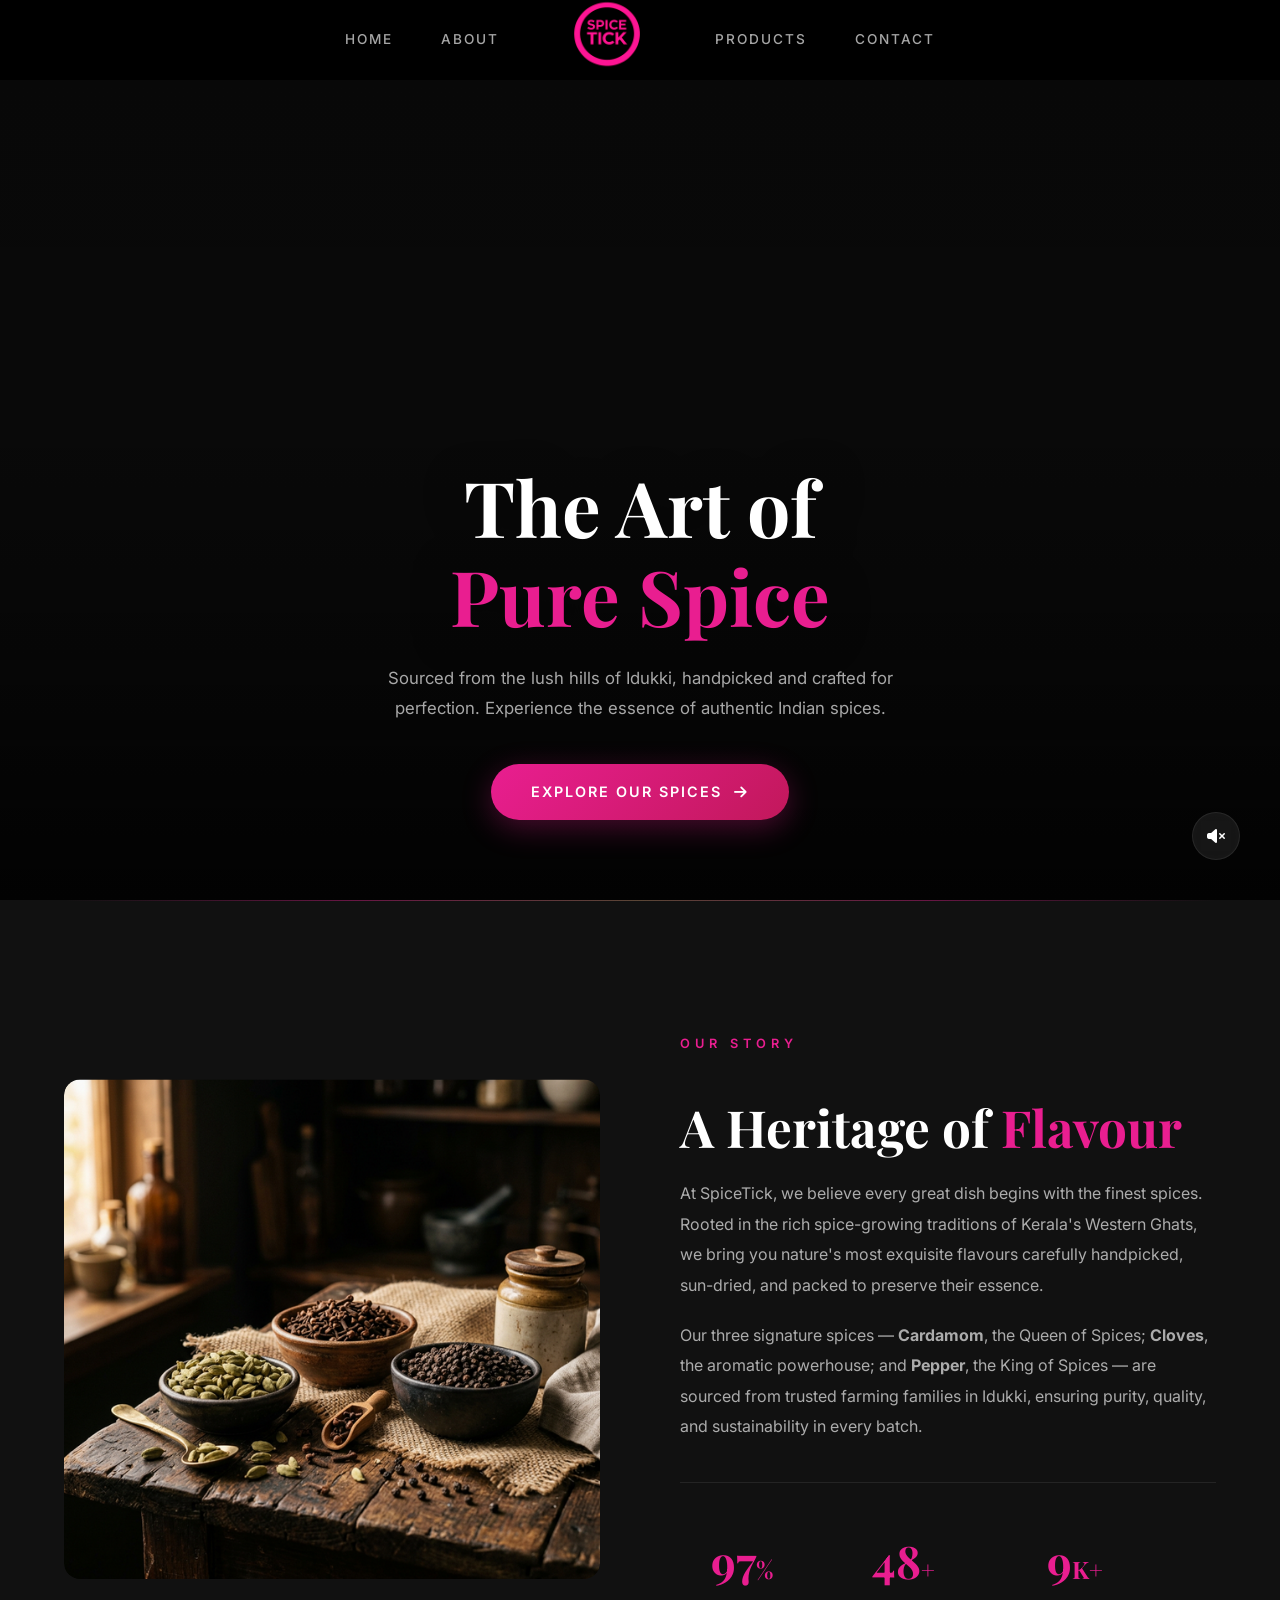
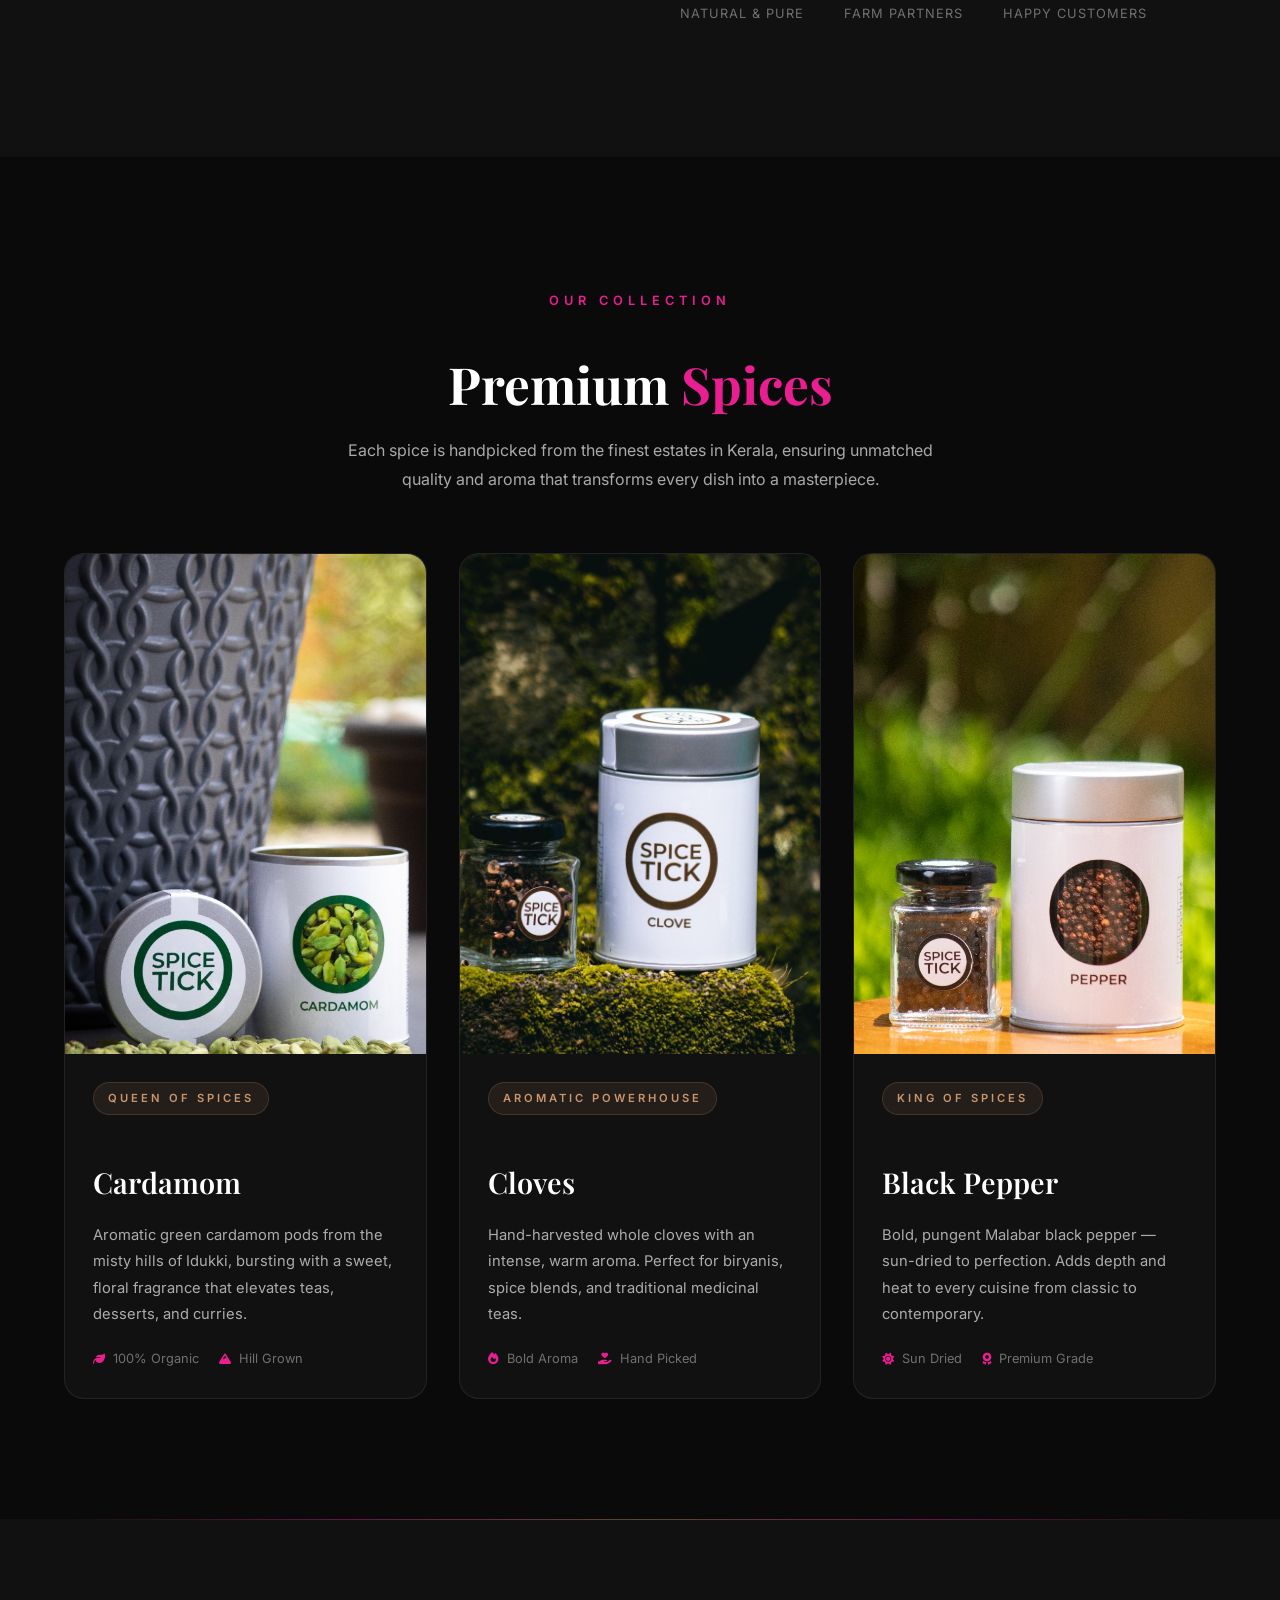
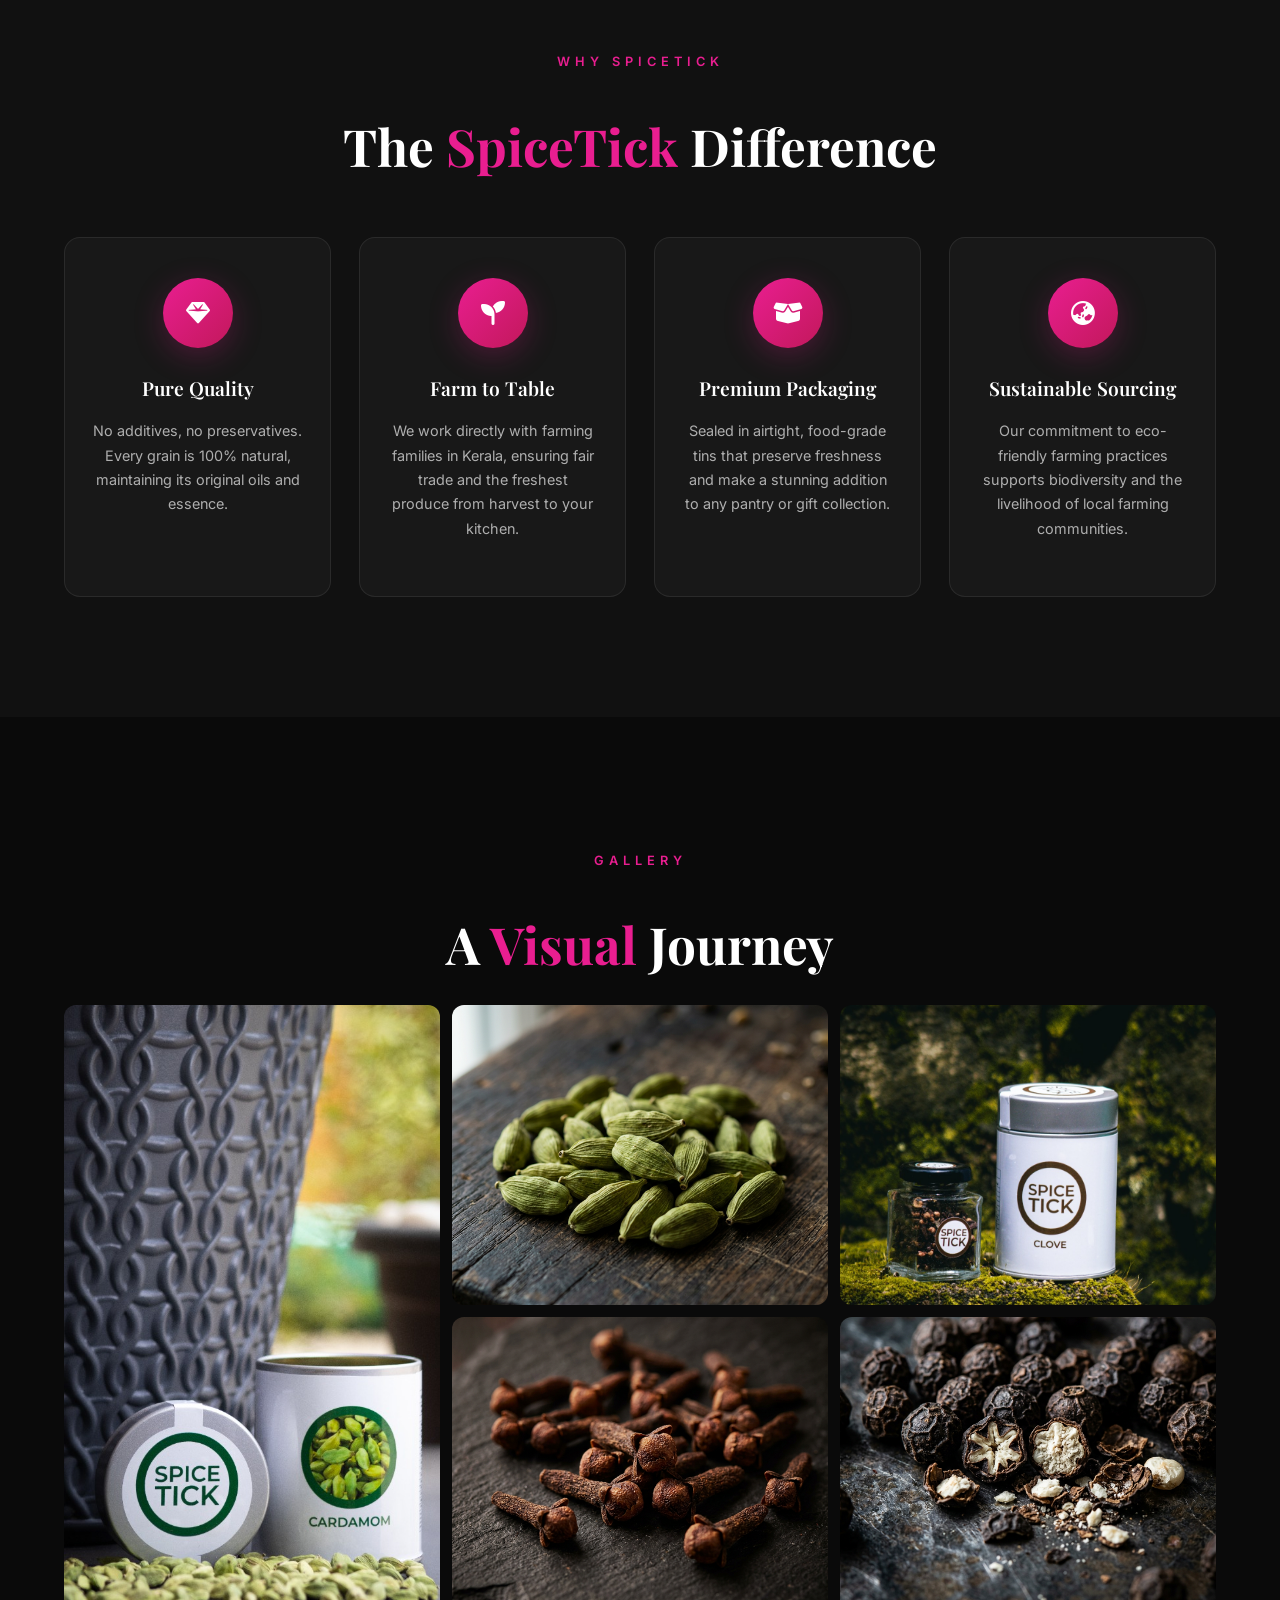
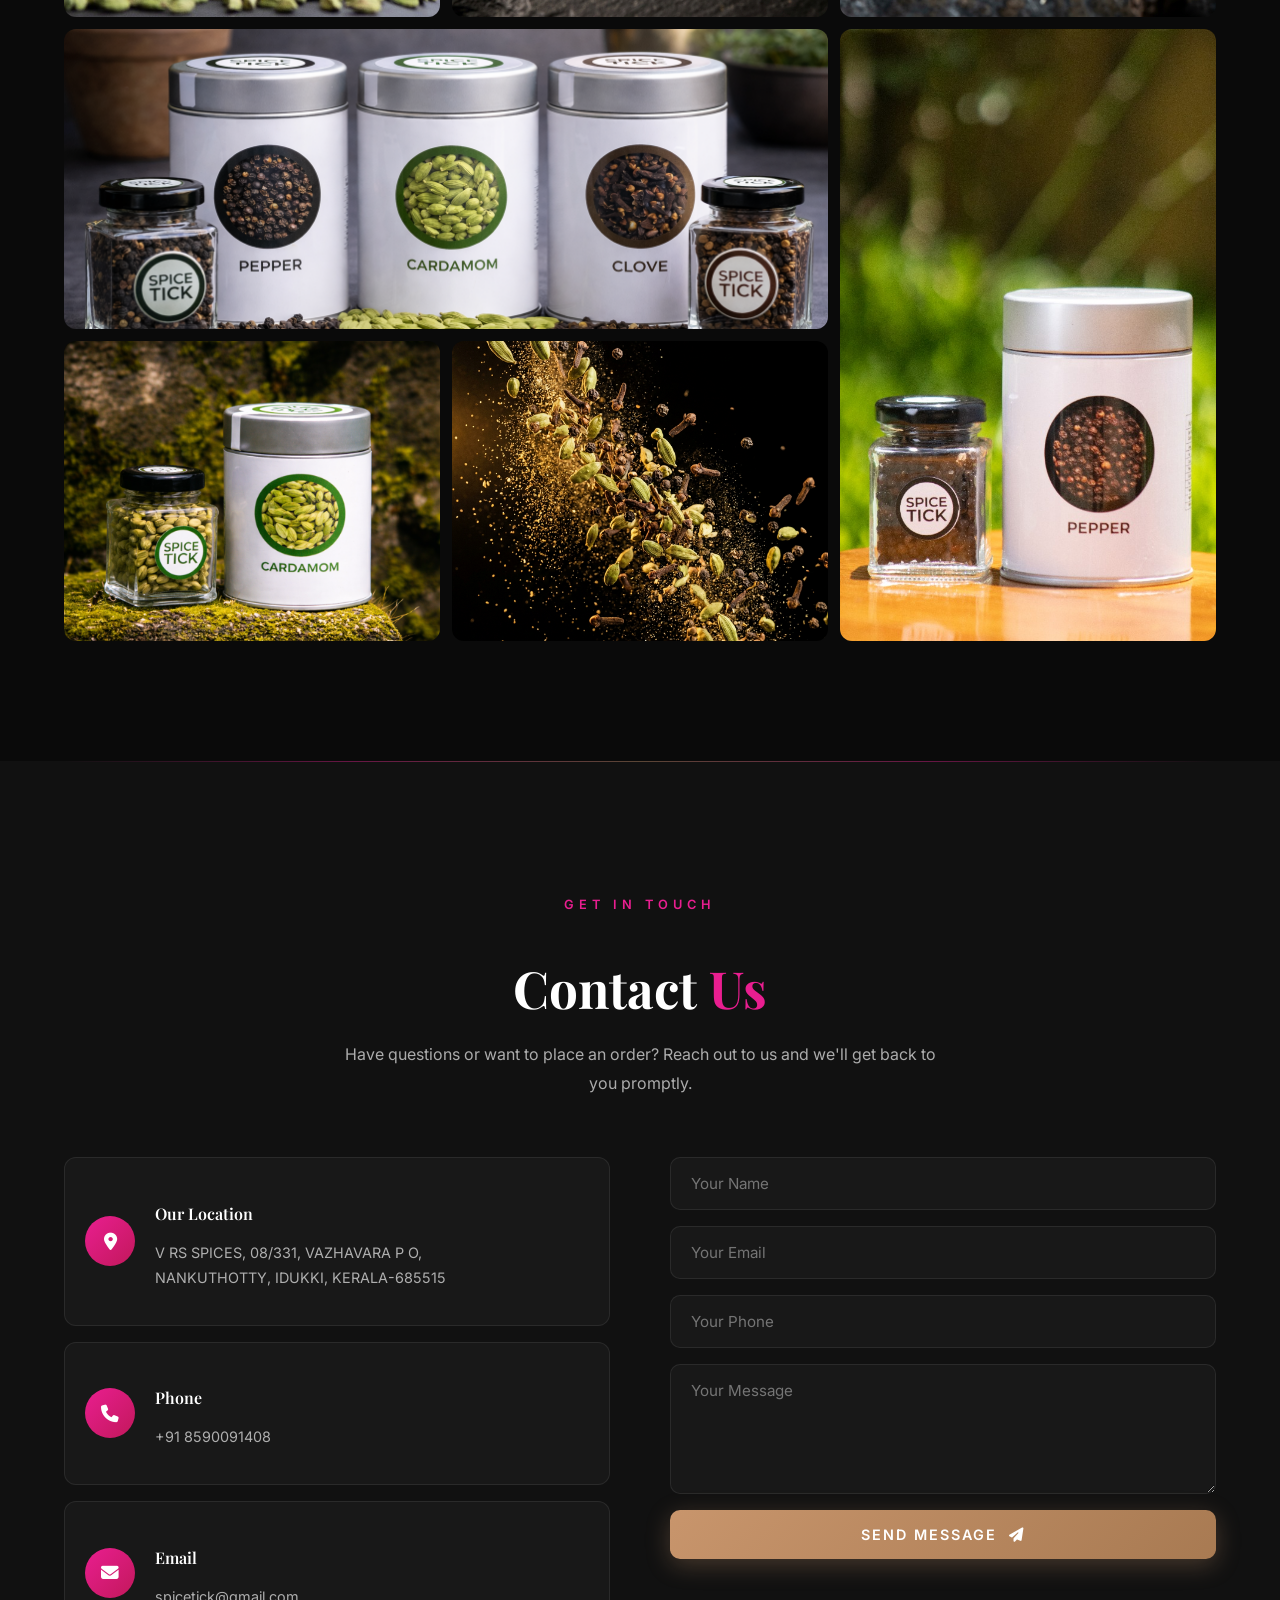
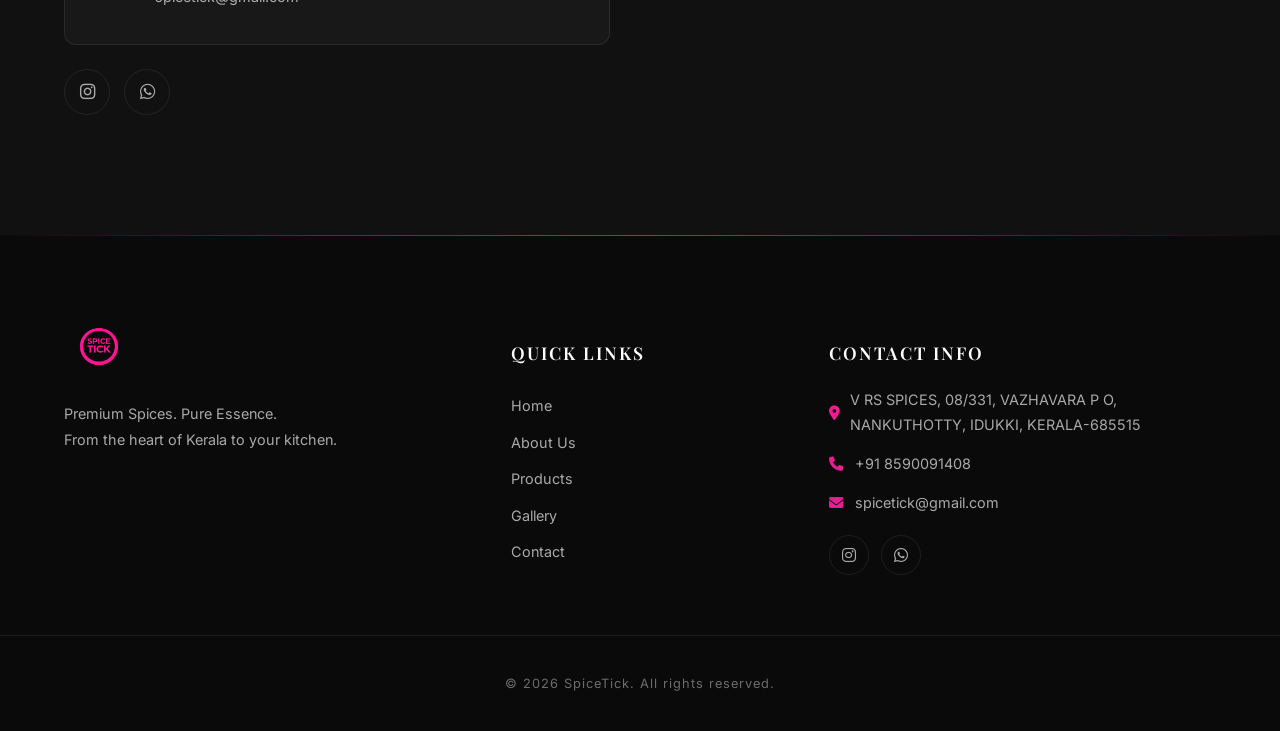
==== commit 786d2ccf: "Remove a specific gallery item featuring "Premium Sourcing" from the homepage." ====
--- a/index.html
+++ b/index.html
@@ -264,10 +264,6 @@
                     <img src="assets/hero-fallback.png" alt="Spices Artistic">
                     <div class="gallery-overlay"><span>The Spice Art</span></div>
                 </div>
-                <div class="gallery-item gallery-item-wide reveal-up delay-1" id="gallery-10">
-                    <img src="assets/spices_new.png" alt="Table of Spices">
-                    <div class="gallery-overlay"><span>Premium Sourcing</span></div>
-                </div>
             </div>
         </div>
     </section>
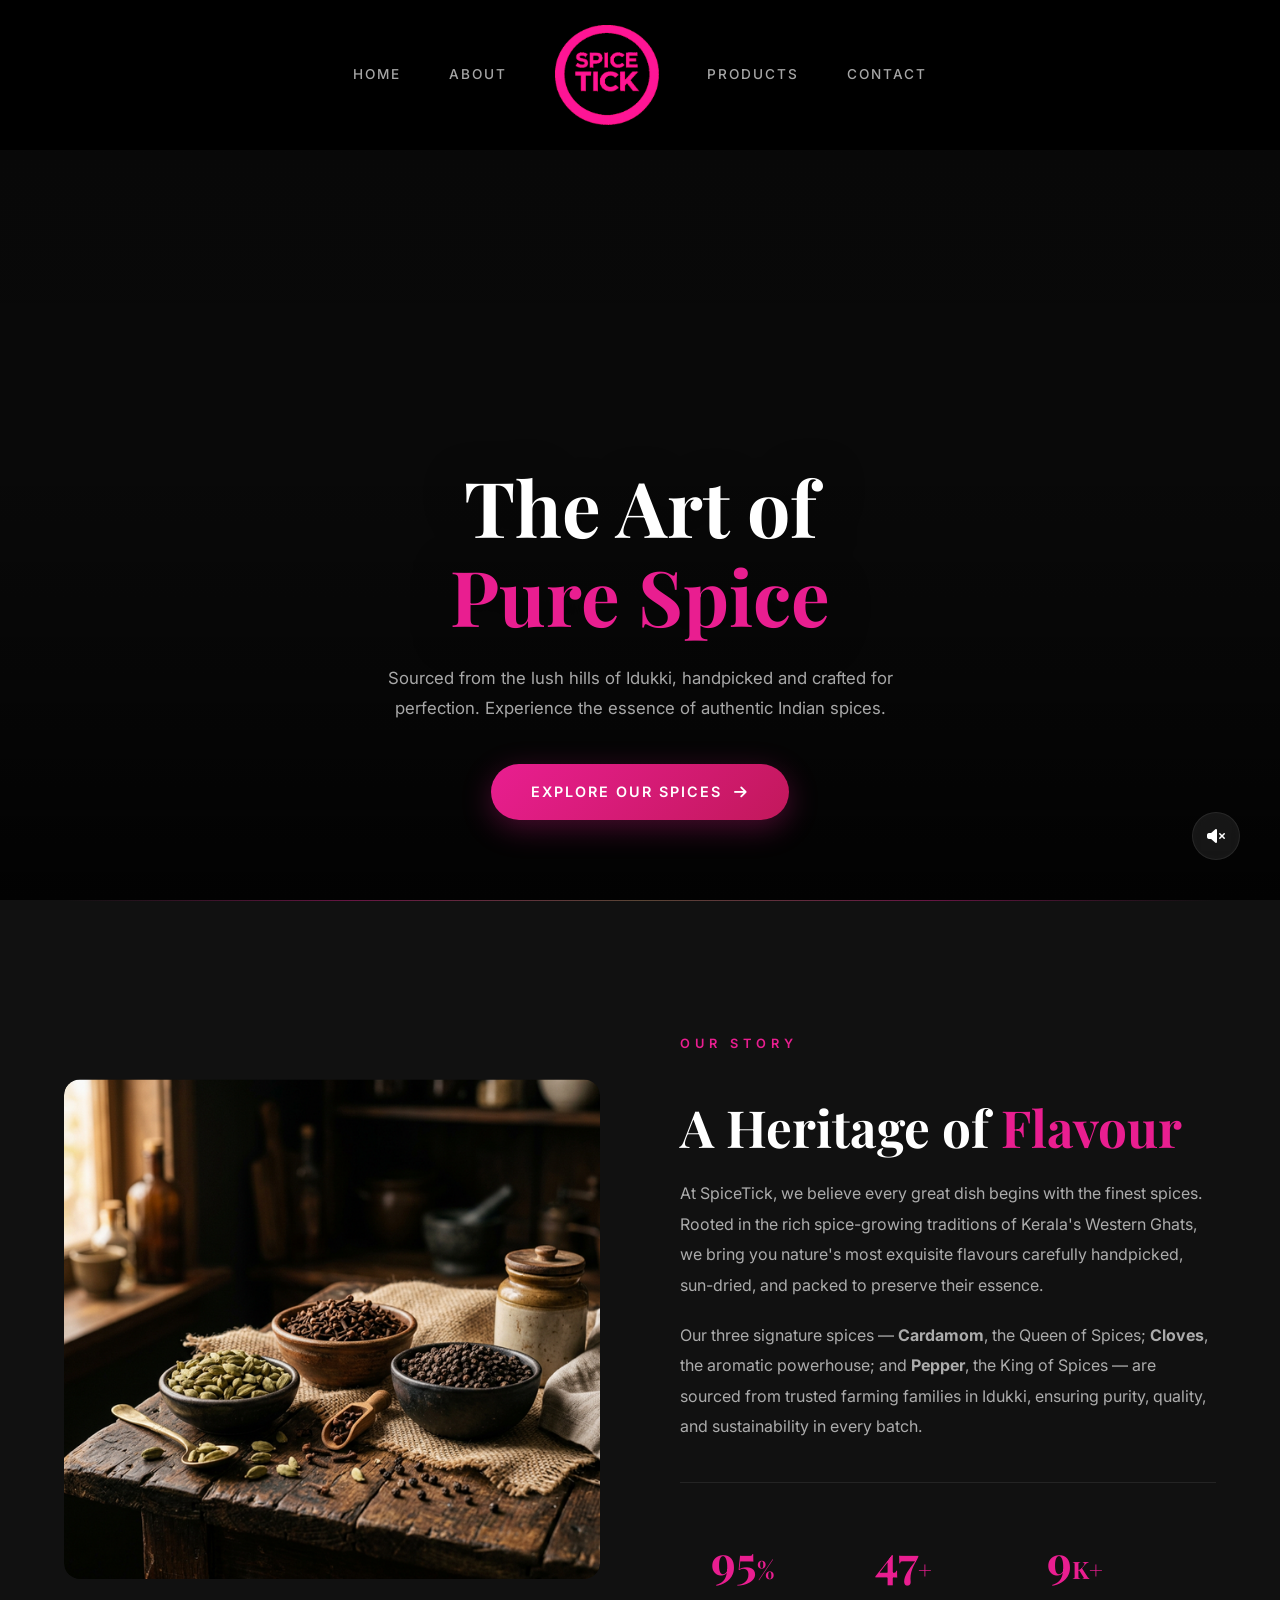
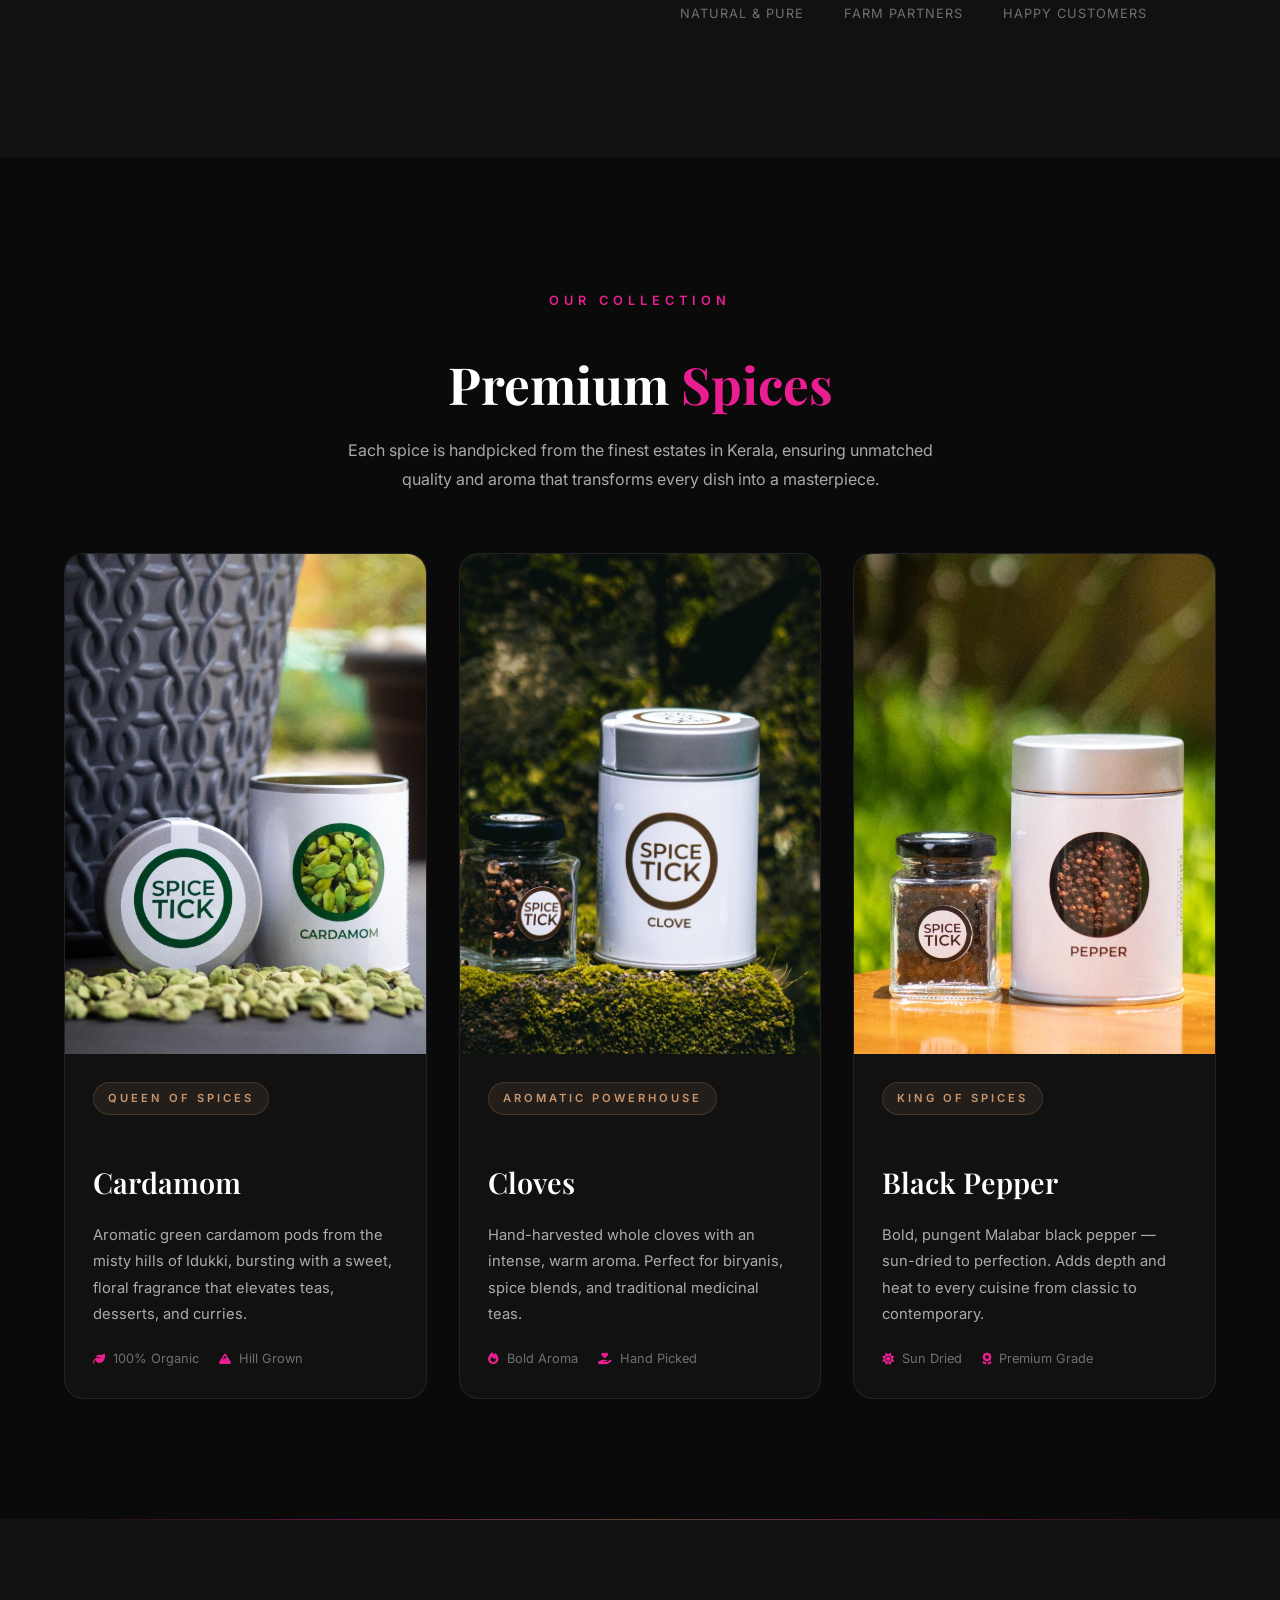
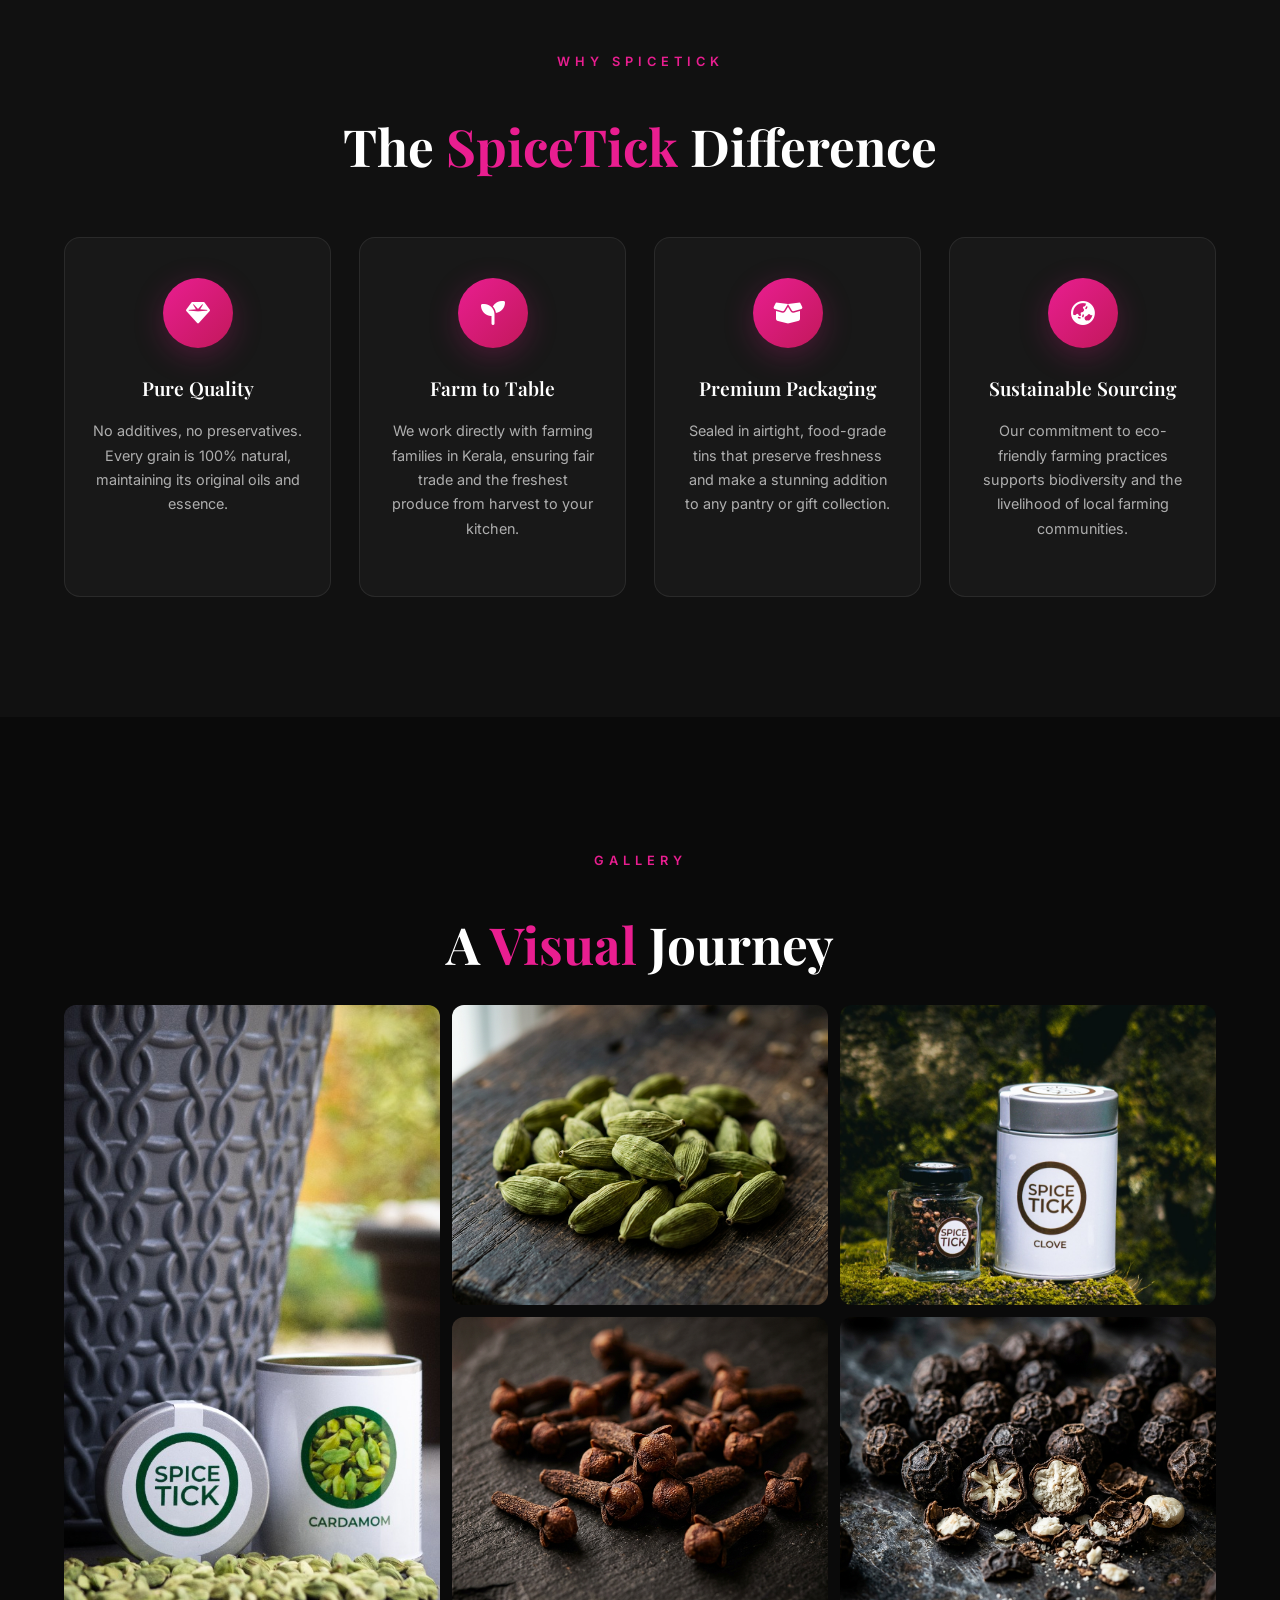
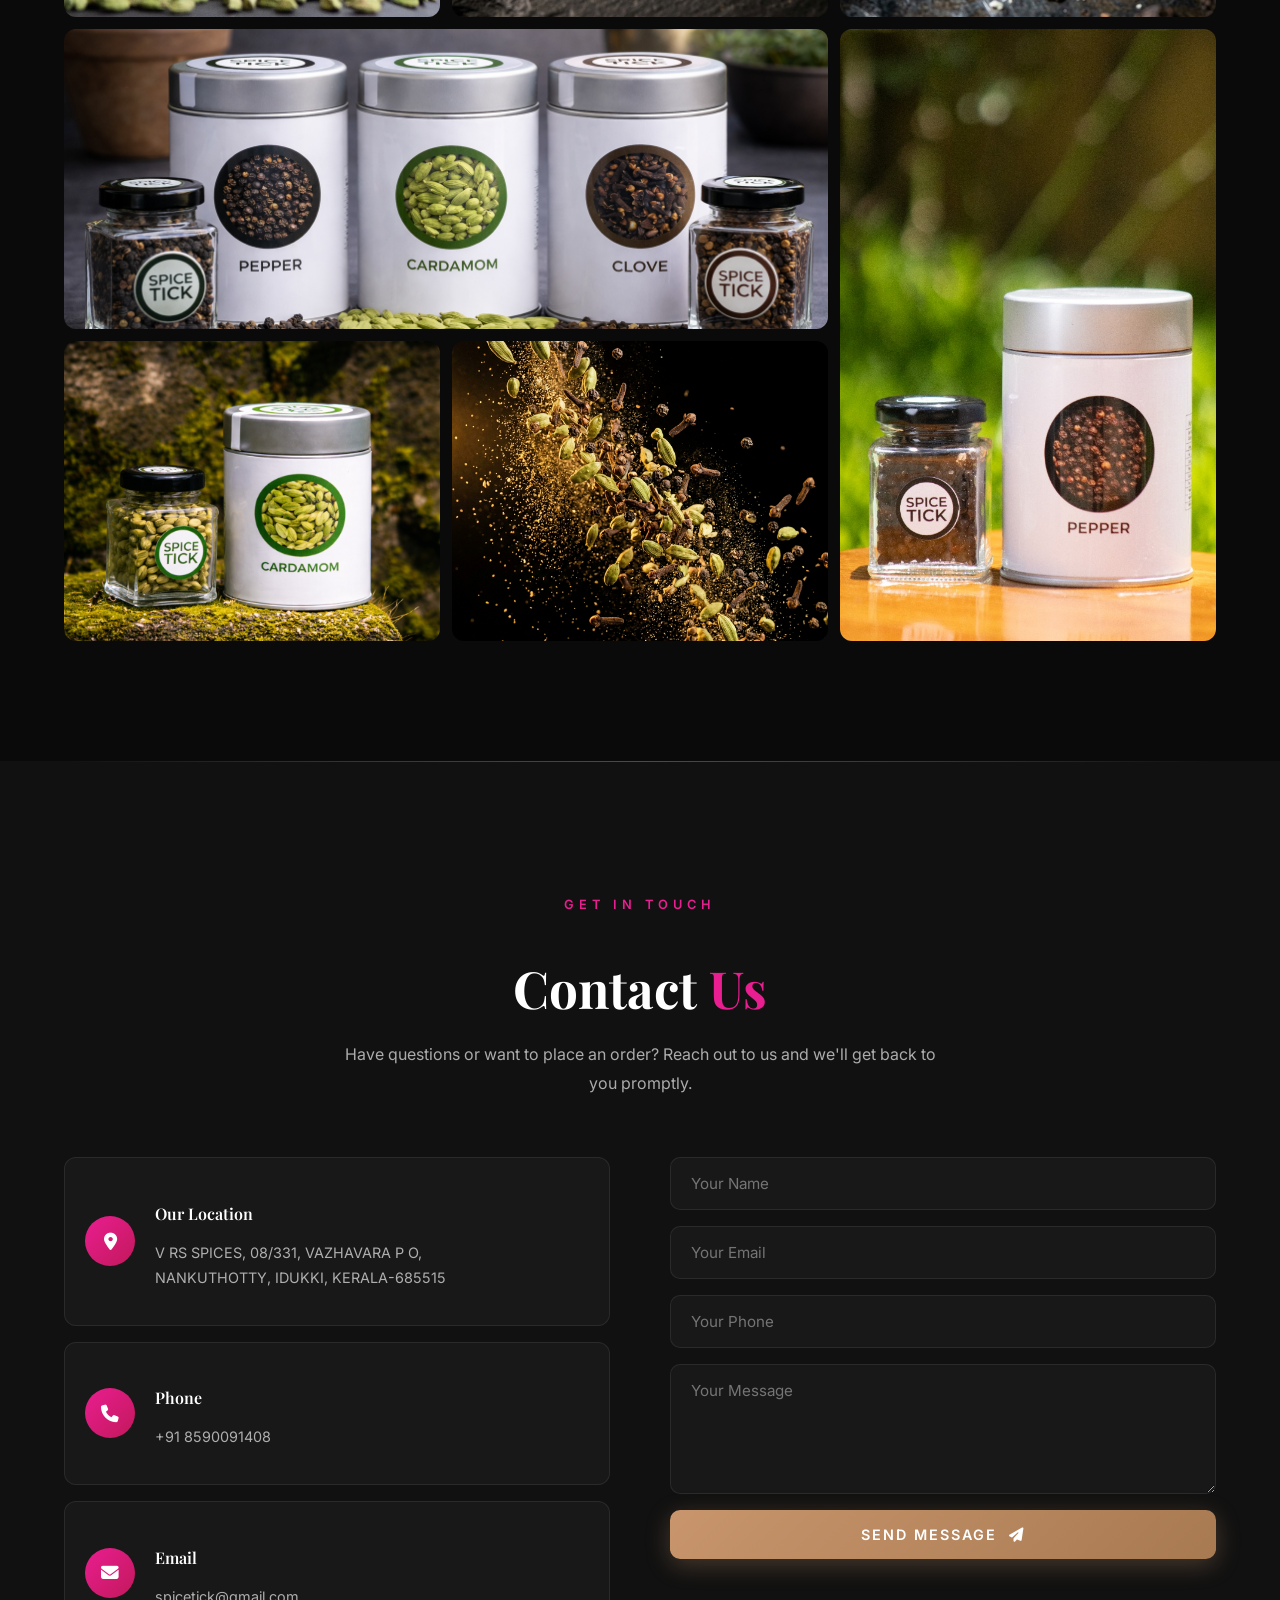
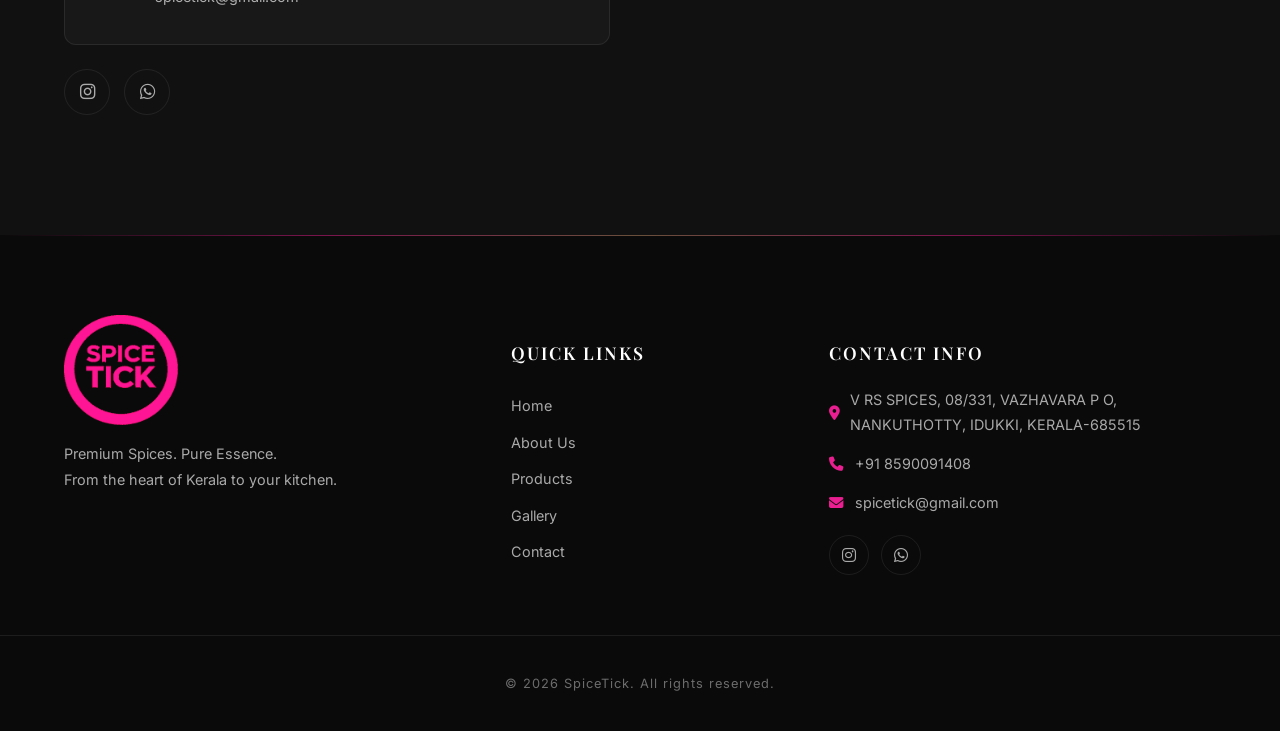
==== commit c66d2b11: "feat: Update hero video and logo assets, and refine navigation bar styling and layout." ====
--- a/index.html
+++ b/index.html
@@ -29,13 +29,13 @@
     <!-- ====== NAVIGATION ====== -->
     <nav id="navbar" class="navbar">
         <a href="#home" class="nav-logo-mobile">
-            <img src="assets/logo_spicetick.png" alt="SpiceTick Logo">
+            <img src="assets/logo.png" alt="SpiceTick Logo">
         </a>
         <div class="nav-container">
             <a href="#home" class="nav-link nav-link-left">Home</a>
             <a href="#about" class="nav-link nav-link-left">About</a>
             <a href="#home" class="nav-logo">
-                <img src="assets/logo_spicetick.png" alt="SpiceTick Logo" id="nav-logo-img">
+                <img src="assets/logo.png" alt="SpiceTick Logo" id="nav-logo-img">
             </a>
             <a href="#products" class="nav-link nav-link-right">Products</a>
             <a href="#contact" class="nav-link nav-link-right">Contact</a>
@@ -56,7 +56,7 @@
     <!-- ====== HERO / VIDEO BANNER ====== -->
     <section id="home" class="hero">
         <video autoplay muted loop playsinline preload="auto" id="heroVideo" class="hero-video">
-            <source src="assets/IMG_3335.MP4" type="video/mp4">
+            <source src="assets/video.MP4" type="video/mp4">
         </video>
         <div class="hero-overlay"></div>
         <div class="hero-content">
@@ -326,7 +326,7 @@
         <div class="footer-glow"></div>
         <div class="container footer-grid">
             <div class="footer-brand">
-                <img src="assets/logo_spicetick.png" alt="SpiceTick" class="footer-logo">
+                <img src="assets/logo.png" alt="SpiceTick" class="footer-logo">
                 <p class="footer-tagline">Premium Spices. Pure Essence.<br>From the heart of Kerala to your kitchen.</p>
             </div>
             <div class="footer-links">
--- a/styles.css
+++ b/styles.css
@@ -19,7 +19,7 @@
     --border-glow: rgba(233, 30, 144, 0.3);
     --font-heading: 'Playfair Display', 'Georgia', serif;
     --font-body: 'Inter', 'Segoe UI', sans-serif;
-    --nav-height: 80px;
+    --nav-height: 150px;
     --section-padding: 120px 0;
     --container-width: 1200px;
     --transition-fast: 0.3s cubic-bezier(0.4, 0, 0.2, 1);
@@ -215,13 +215,17 @@
 }
 
 .nav-logo img {
-    height: 120px;
+    height: 100px;
     width: auto;
     transition: transform var(--transition-fast);
-}
-
-.nav-logo:hover img {
-    transform: scale(1.05);
+    display: block;
+}
+
+.nav-logo {
+    display: flex;
+    align-items: center;
+    justify-content: center;
+    height: 100%;
 }
 
 /* Hamburger */
@@ -645,6 +649,11 @@
     transform: scale(1.08);
 }
 
+#product-cardamom img,
+#product-pepper img {
+    object-position: center bottom;
+}
+
 .product-glow {
     display: none;
 }
@@ -840,10 +849,8 @@
     grid-column: span 2;
 }
 
-/* Specific fix for Pepper image focus */
-#gallery-6 img {
-    object-position: center bottom;
-}
+/* Specific fix for Pepper image focus - Removed as we use contain now */
+/* #gallery-6 img { object-position: center bottom; } */
 
 /* ---------- CONTACT SECTION ---------- */
 .contact {
@@ -1023,7 +1030,7 @@
 }
 
 .footer-logo {
-    height: 70px;
+    height: 110px;
     width: auto;
     margin-bottom: 16px;
 }
@@ -1204,7 +1211,7 @@
 @media (max-width: 768px) {
     :root {
         --section-padding: 80px 0;
-        --nav-height: 105px;
+        --nav-height: 110px;
     }
 
     .nav-container {
@@ -1239,17 +1246,14 @@
 
     /* Mobile logo */
     .nav-logo-mobile {
-        display: block;
-        position: absolute;
-        left: 5px;
-        top: 50%;
-        transform: translateY(-50%);
-        z-index: 10;
-        max-width: calc(100% - 60px);
+        display: flex;
+        align-items: center;
+        height: 100%;
+        padding: 0 15px;
     }
 
     .nav-logo-mobile img {
-        height: 100px;
+        height: 90px;
         width: auto;
     }
 
@@ -1359,7 +1363,21 @@
 
     .gallery-grid {
         grid-template-columns: 1fr 1fr;
-        grid-auto-rows: 200px;
+        grid-auto-rows: 320px;
+        gap: 10px;
+    }
+
+    .gallery-item img {
+        object-fit: contain;
+        background: #000;
+    }
+
+    #gallery-1 img,
+    #gallery-7 img,
+    #product-cardamom img,
+    #product-pepper img {
+        object-fit: cover !important;
+        object-position: center bottom !important;
     }
 
     .gallery-item-tall {
@@ -1406,7 +1424,20 @@
 
     .gallery-grid {
         grid-template-columns: 1fr;
-        grid-auto-rows: 250px;
+        grid-auto-rows: 400px;
+    }
+
+    .gallery-item img {
+        object-fit: contain;
+        background: #000;
+    }
+
+    #gallery-1 img,
+    #gallery-7 img,
+    #product-cardamom img,
+    #product-pepper img {
+        object-fit: cover !important;
+        object-position: center bottom !important;
     }
 
     .product-image-wrapper {
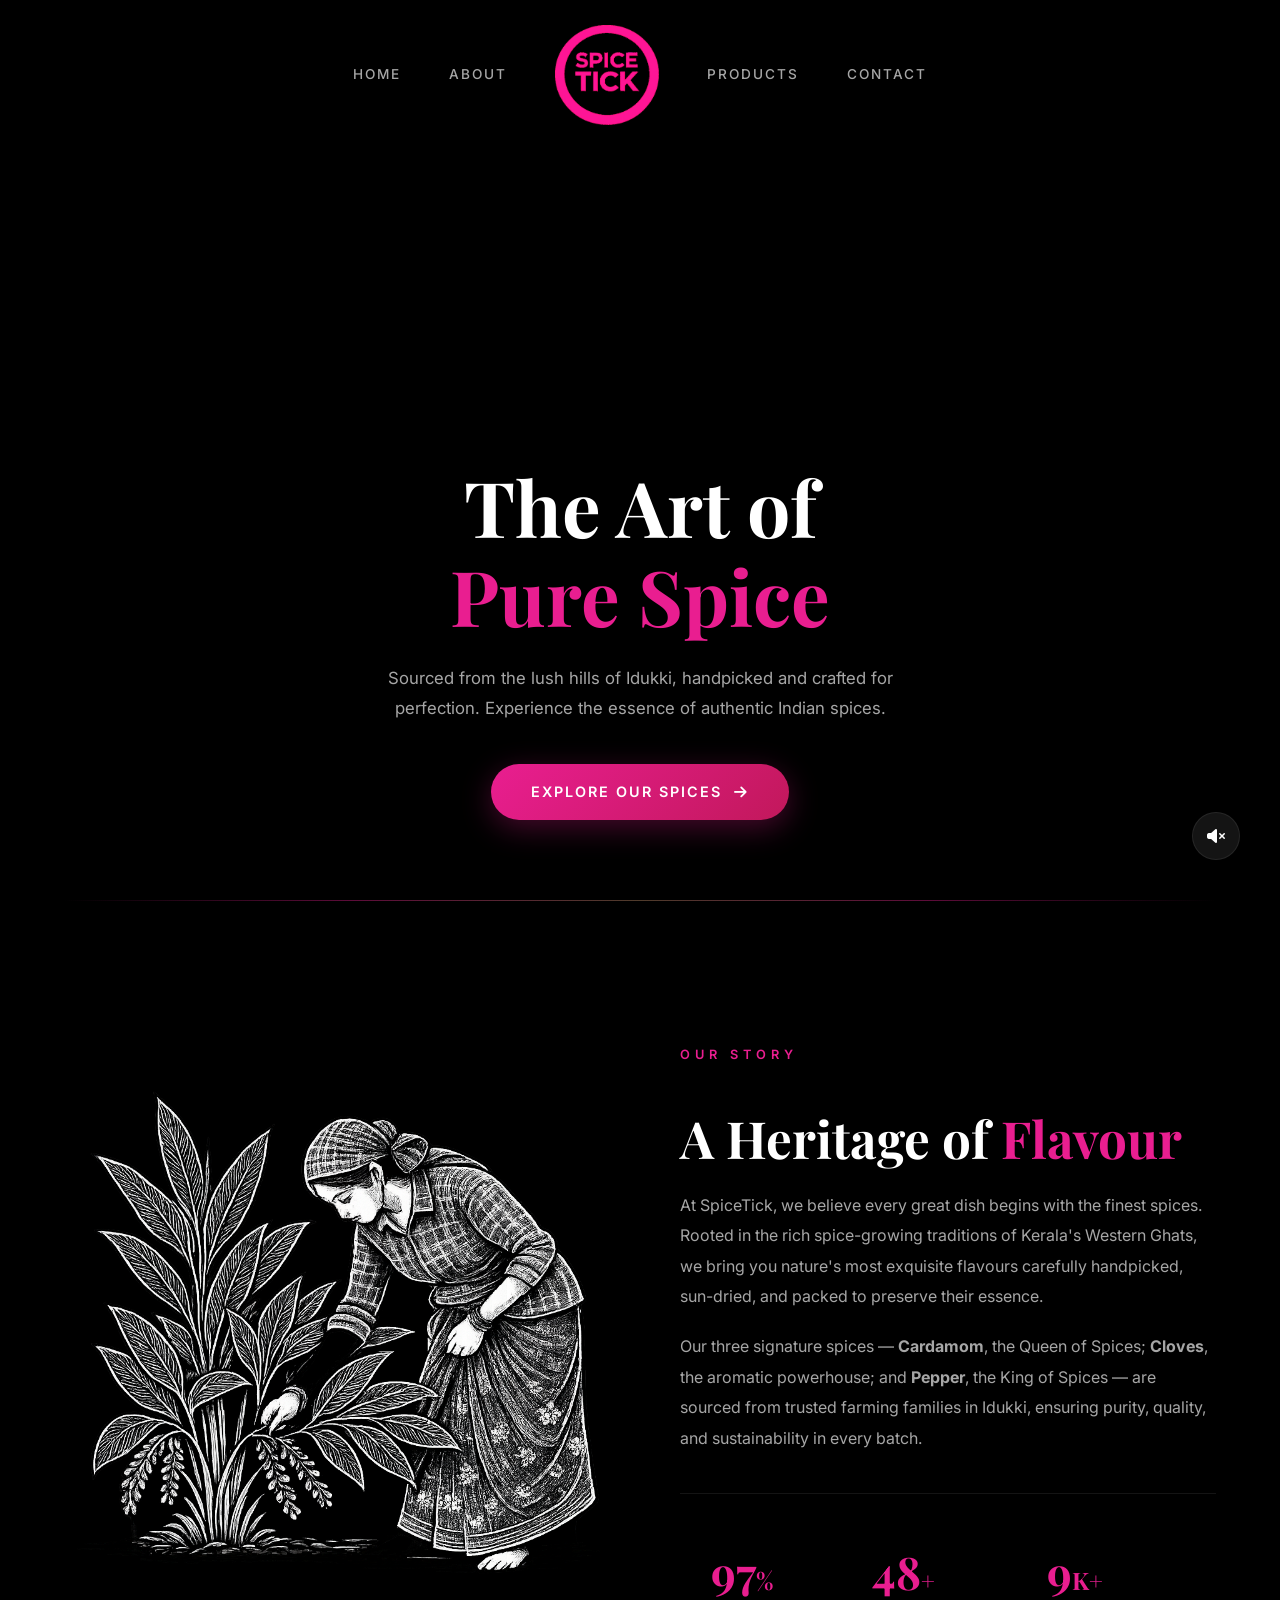
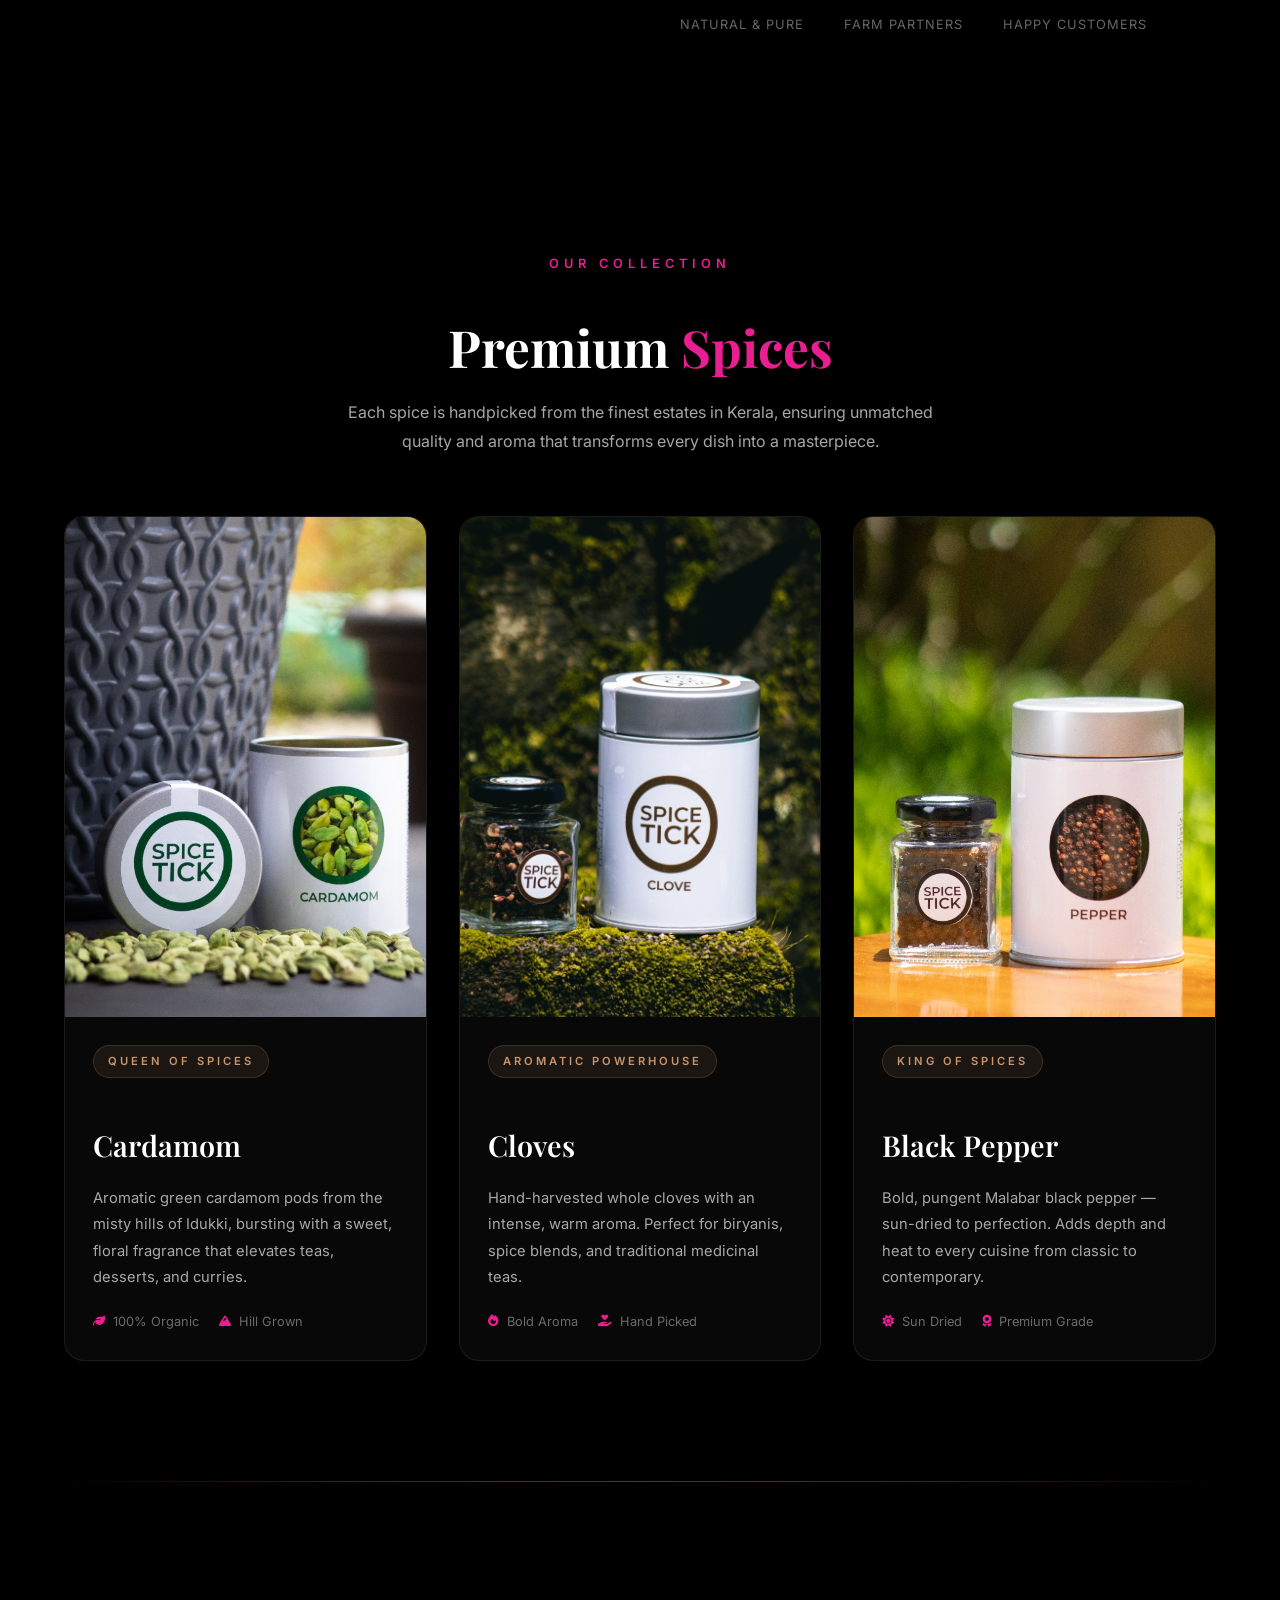
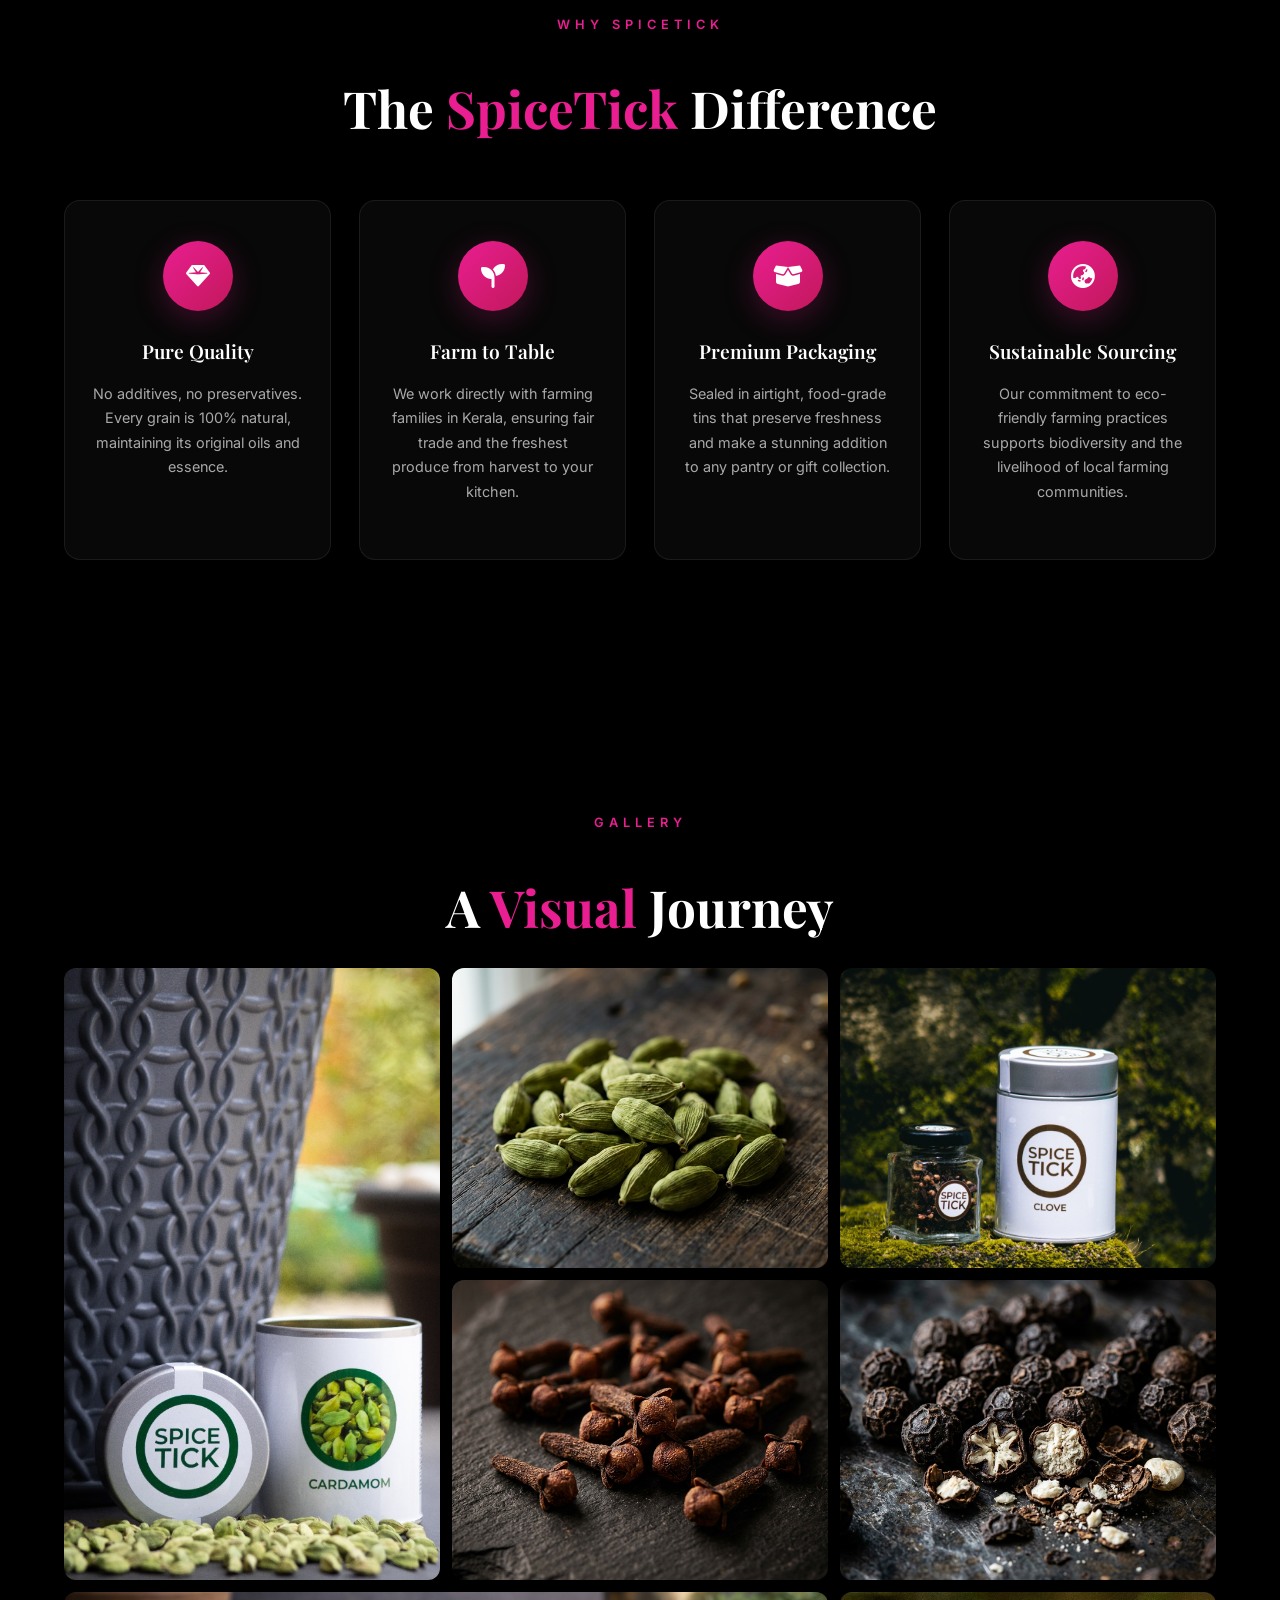
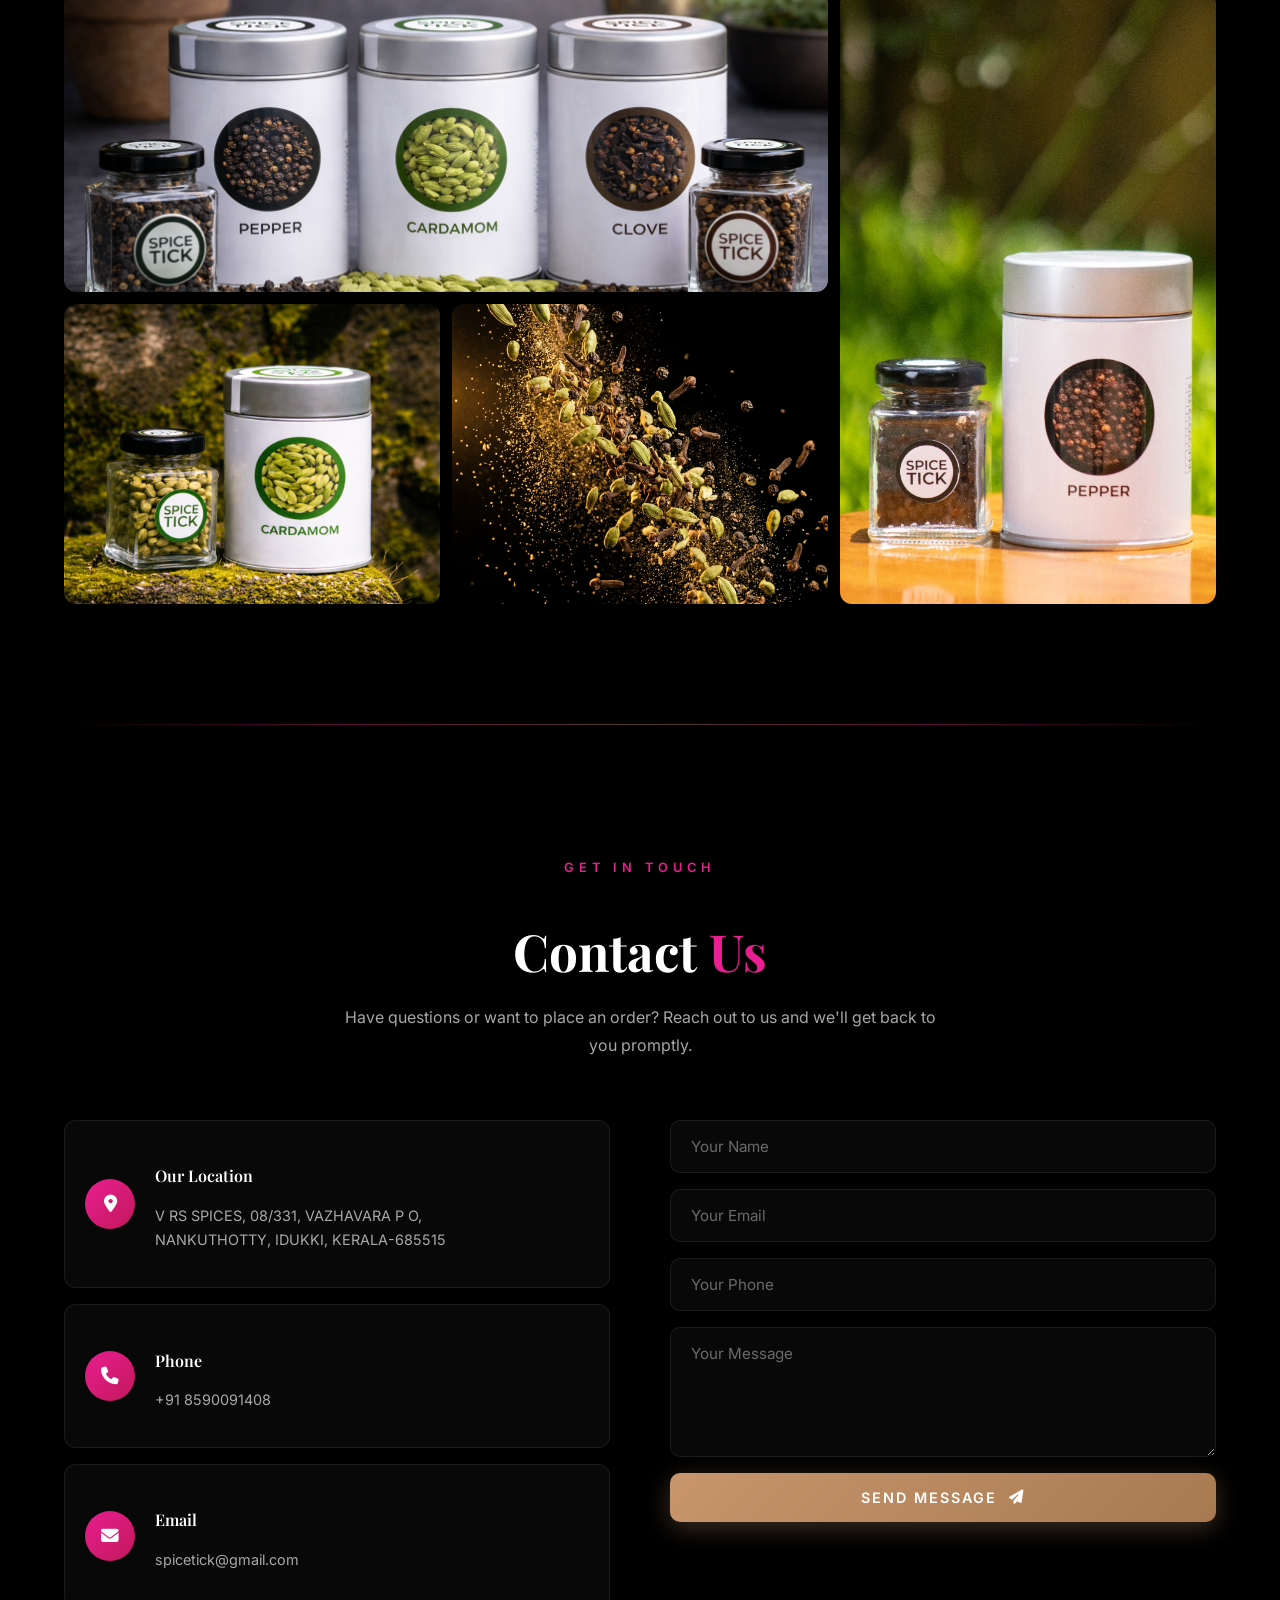
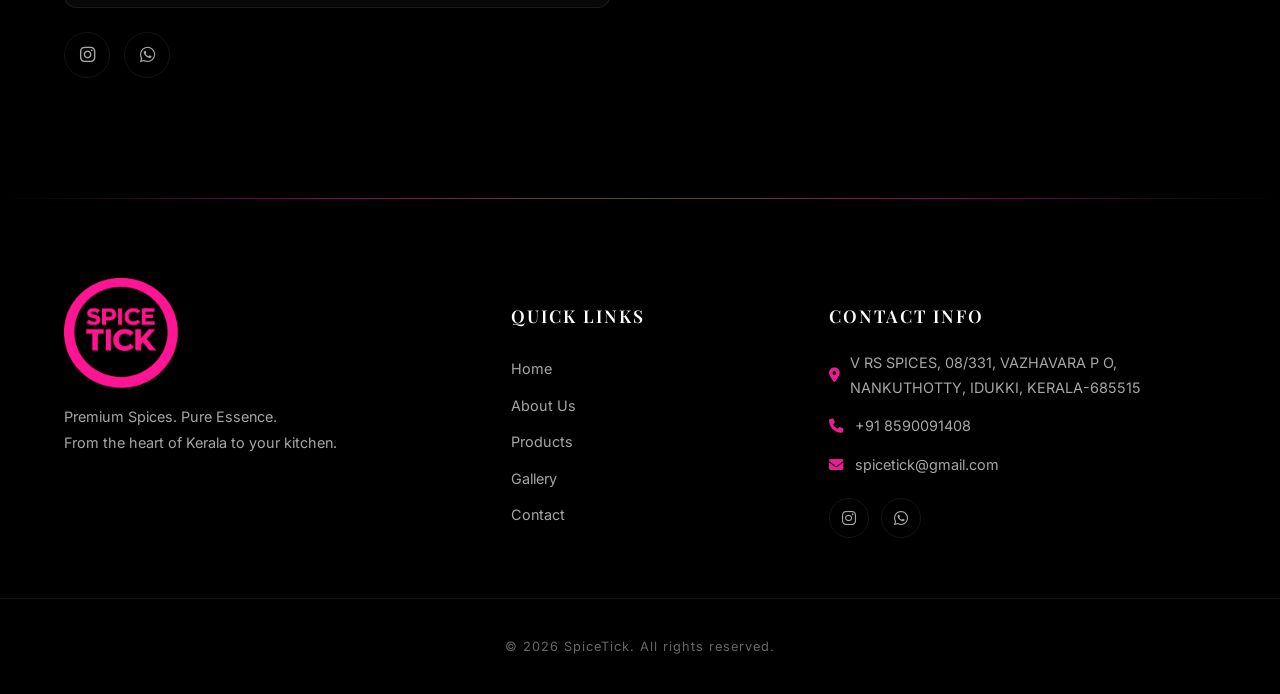
==== commit 632e27b3: "feat: Introduce dedicated product detail pages with new styling, updated product links, and associat" ====
--- a/index.html
+++ b/index.html
@@ -79,7 +79,7 @@
         <div class="glow-border-top"></div>
         <div class="container about-grid">
             <div class="about-image reveal-left">
-                <img src="assets/about.png" alt="Assortment of premium spices">
+                <img src="assets/image1.png" alt="Hand-drawn illustration of cardamom harvesting">
                 <div class="about-image-accent"></div>
             </div>
             <div class="about-content reveal-right">
@@ -97,7 +97,7 @@
                     every batch.
                 </p>
                 <div class="about-image-mobile">
-                    <img src="assets/about.png" alt="Assortment of premium spices">
+                    <img src="assets/image1.png" alt="Hand-drawn illustration of cardamom harvesting">
                 </div>
                 <div class="about-stats">
                     <div class="stat">
@@ -126,56 +126,64 @@
                 unmatched quality and aroma that transforms every dish into a masterpiece.</p>
             <div class="products-grid">
                 <!-- Cardamom -->
-                <div class="product-card reveal-up" id="product-cardamom">
-                    <div class="product-image-wrapper">
-                        <img src="assets/cardamom_new.jpg" alt="SpiceTick Premium Cardamom">
-                        <div class="product-glow" style="--glow-color: #4CAF50;"></div>
-                    </div>
-                    <div class="product-info">
-                        <span class="product-tag">Queen of Spices</span>
-                        <h3 class="product-name">Cardamom</h3>
-                        <p class="product-desc">Aromatic green cardamom pods from the misty hills of Idukki, bursting
-                            with a sweet, floral fragrance that elevates teas, desserts, and curries.</p>
-                        <div class="product-features">
-                            <span><i class="fas fa-leaf"></i> 100% Organic</span>
-                            <span><i class="fas fa-mountain"></i> Hill Grown</span>
-                        </div>
-                    </div>
-                </div>
+                <a href="cardamom.html" class="product-card-link">
+                    <div class="product-card reveal-up" id="product-cardamom">
+                        <div class="product-image-wrapper">
+                            <img src="assets/cardamom_new.jpg" alt="SpiceTick Premium Cardamom">
+                            <div class="product-glow" style="--glow-color: #4CAF50;"></div>
+                        </div>
+                        <div class="product-info">
+                            <span class="product-tag">Queen of Spices</span>
+                            <h3 class="product-name">Cardamom</h3>
+                            <p class="product-desc">Aromatic green cardamom pods from the misty hills of Idukki,
+                                bursting
+                                with a sweet, floral fragrance that elevates teas, desserts, and curries.</p>
+                            <div class="product-features">
+                                <span><i class="fas fa-leaf"></i> 100% Organic</span>
+                                <span><i class="fas fa-mountain"></i> Hill Grown</span>
+                            </div>
+                        </div>
+                    </div>
+                </a>
                 <!-- Cloves -->
-                <div class="product-card reveal-up delay-1" id="product-cloves">
-                    <div class="product-image-wrapper">
-                        <img src="assets/clove_new.jpg" alt="SpiceTick Premium Cloves">
-                        <div class="product-glow" style="--glow-color: #8B4513;"></div>
-                    </div>
-                    <div class="product-info">
-                        <span class="product-tag">Aromatic Powerhouse</span>
-                        <h3 class="product-name">Cloves</h3>
-                        <p class="product-desc">Hand-harvested whole cloves with an intense, warm aroma. Perfect for
-                            biryanis, spice blends, and traditional medicinal teas.</p>
-                        <div class="product-features">
-                            <span><i class="fas fa-fire"></i> Bold Aroma</span>
-                            <span><i class="fas fa-hand-holding-heart"></i> Hand Picked</span>
-                        </div>
-                    </div>
-                </div>
+                <a href="cloves.html" class="product-card-link">
+                    <div class="product-card reveal-up delay-1" id="product-cloves">
+                        <div class="product-image-wrapper">
+                            <img src="assets/clove_new.jpg" alt="SpiceTick Premium Cloves">
+                            <div class="product-glow" style="--glow-color: #8B4513;"></div>
+                        </div>
+                        <div class="product-info">
+                            <span class="product-tag">Aromatic Powerhouse</span>
+                            <h3 class="product-name">Cloves</h3>
+                            <p class="product-desc">Hand-harvested whole cloves with an intense, warm aroma. Perfect for
+                                biryanis, spice blends, and traditional medicinal teas.</p>
+                            <div class="product-features">
+                                <span><i class="fas fa-fire"></i> Bold Aroma</span>
+                                <span><i class="fas fa-hand-holding-heart"></i> Hand Picked</span>
+                            </div>
+                        </div>
+                    </div>
+                </a>
                 <!-- Pepper -->
-                <div class="product-card reveal-up delay-2" id="product-pepper">
-                    <div class="product-image-wrapper">
-                        <img src="assets/pepper_new.jpg" alt="SpiceTick Premium Black Pepper">
-                        <div class="product-glow" style="--glow-color: #333333;"></div>
-                    </div>
-                    <div class="product-info">
-                        <span class="product-tag">King of Spices</span>
-                        <h3 class="product-name">Black Pepper</h3>
-                        <p class="product-desc">Bold, pungent Malabar black pepper — sun-dried to perfection. Adds depth
-                            and heat to every cuisine from classic to contemporary.</p>
-                        <div class="product-features">
-                            <span><i class="fas fa-sun"></i> Sun Dried</span>
-                            <span><i class="fas fa-award"></i> Premium Grade</span>
-                        </div>
-                    </div>
-                </div>
+                <a href="pepper.html" class="product-card-link">
+                    <div class="product-card reveal-up delay-2" id="product-pepper">
+                        <div class="product-image-wrapper">
+                            <img src="assets/pepper_new.jpg" alt="SpiceTick Premium Black Pepper">
+                            <div class="product-glow" style="--glow-color: #333333;"></div>
+                        </div>
+                        <div class="product-info">
+                            <span class="product-tag">King of Spices</span>
+                            <h3 class="product-name">Black Pepper</h3>
+                            <p class="product-desc">Bold, pungent Malabar black pepper — sun-dried to perfection. Adds
+                                depth
+                                and heat to every cuisine from classic to contemporary.</p>
+                            <div class="product-features">
+                                <span><i class="fas fa-sun"></i> Sun Dried</span>
+                                <span><i class="fas fa-award"></i> Premium Grade</span>
+                            </div>
+                        </div>
+                    </div>
+                </a>
             </div>
         </div>
     </section>
--- a/styles.css
+++ b/styles.css
@@ -5,8 +5,8 @@
 
 /* ---------- CSS VARIABLES ---------- */
 :root {
-    --bg-primary: #0a0a0a;
-    --bg-surface: #111111;
+    --bg-primary: #000000;
+    --bg-surface: #000000;
     --bg-card: rgba(255, 255, 255, 0.03);
     --bg-card-hover: rgba(255, 255, 255, 0.06);
     --accent-primary: #E91E90;
@@ -518,6 +518,8 @@
 /* ---------- ABOUT SECTION ---------- */
 .about {
     background: var(--bg-surface);
+    padding-bottom: 60px;
+    /* Reduced from global 120px */
 }
 
 .about-grid {
@@ -529,15 +531,17 @@
 
 .about-image {
     position: relative;
-    border-radius: 16px;
-    overflow: hidden;
+    /* Removed overflow and border-radius for blending */
+    display: flex;
+    justify-content: center;
+    align-items: center;
 }
 
 .about-image img {
     width: 100%;
-    height: 500px;
+    height: 1270px;
+    max-height: 640px;
     object-fit: cover;
-    border-radius: 16px;
     transition: transform 0.8s ease;
 }
 
@@ -546,15 +550,7 @@
 }
 
 .about-image-accent {
-    position: absolute;
-    bottom: -20px;
-    right: -20px;
-    width: 200px;
-    height: 200px;
-    border: 2px solid var(--accent-primary);
-    border-radius: 16px;
-    opacity: 0.2;
-    z-index: -1;
+    display: none;
 }
 
 .about-text {
@@ -643,6 +639,155 @@
     height: 100%;
     object-fit: cover;
     transition: transform 0.8s ease;
+}
+
+/* ---------- PRODUCT DETAIL PAGES ---------- */
+.product-detail-hero {
+    padding-top: calc(var(--nav-height) + 20px);
+    padding-bottom: 60px;
+    background: var(--bg-primary);
+    min-height: 80vh;
+    display: flex;
+    align-items: center;
+}
+
+.product-detail-grid {
+    display: grid;
+    grid-template-columns: 1.2fr 1fr;
+    gap: 80px;
+    align-items: center;
+}
+
+.product-detail-image {
+    position: relative;
+    border-radius: 24px;
+    overflow: hidden;
+    box-shadow: 0 20px 60px rgba(0, 0, 0, 0.5);
+    border: 1px solid var(--border-subtle);
+}
+
+.product-detail-image img {
+    width: 100%;
+    height: auto;
+    display: block;
+    transition: transform var(--transition-smooth);
+}
+
+.product-detail-hero:hover .product-detail-image img {
+    transform: scale(1.05);
+}
+
+.product-detail-content {
+    animation: fadeInRight 1s ease forwards;
+}
+
+.mobile-only {
+    display: none !important;
+}
+
+/* Specific fitting for Pepper image */
+.pepper-detail-image {
+    background: #000;
+    /* Ensure black void for contained image */
+}
+
+.pepper-detail-image img {
+    height: 550px;
+    object-fit: contain;
+    /* Fit without cropping */
+    object-position: center;
+}
+
+.back-btn {
+    display: inline-flex;
+    align-items: center;
+    gap: 10px;
+    color: var(--accent-primary);
+    font-size: 0.9rem;
+    font-weight: 500;
+    margin-bottom: 30px;
+    transition: transform var(--transition-fast);
+}
+
+.back-btn:hover {
+    transform: translateX(-5px);
+}
+
+.product-detail-title {
+    font-family: var(--font-heading);
+    font-size: clamp(2.5rem, 5vw, 4rem);
+    margin-bottom: 20px;
+    line-height: 1.1;
+}
+
+.product-detail-description {
+    font-size: 1.1rem;
+    color: var(--text-secondary);
+    line-height: 1.9;
+    margin-bottom: 30px;
+}
+
+.product-detail-description p {
+    margin-bottom: 24px;
+}
+
+.product-detail-meta {
+    display: flex;
+    gap: 30px;
+    margin-top: 40px;
+    padding-top: 40px;
+    border-top: 1px solid var(--border-subtle);
+}
+
+.meta-item {
+    display: flex;
+    flex-direction: column;
+    gap: 5px;
+}
+
+.meta-label {
+    font-size: 0.75rem;
+    color: var(--text-muted);
+    text-transform: uppercase;
+    letter-spacing: 2px;
+}
+
+.meta-value {
+    font-size: 1rem;
+    font-weight: 600;
+    color: var(--text-primary);
+}
+
+@keyframes fadeInRight {
+    from {
+        opacity: 0;
+        transform: translateX(40px);
+    }
+
+    to {
+        opacity: 1;
+        transform: translateX(0);
+    }
+}
+
+/* Mobile Adjustments for Product Detail */
+@media (max-width: 992px) {
+    .product-detail-grid {
+        grid-template-columns: 1fr;
+        gap: 50px;
+    }
+
+    .product-detail-image {
+        max-width: 500px;
+        margin: 0 auto;
+    }
+}
+
+.product-card-link {
+    display: block;
+    height: 100%;
+    color: inherit;
+    text-decoration: none;
 }
 
 .product-card:hover .product-image-wrapper img {
@@ -1209,6 +1354,14 @@
 }
 
 @media (max-width: 768px) {
+    .product-detail-hero {
+        padding-top: calc(var(--nav-height) + 5px);
+        /* Tighten gap on mob */
+        padding-bottom: 40px;
+        min-height: auto;
+    }
+
+
     :root {
         --section-padding: 80px 0;
         --nav-height: 110px;
@@ -1244,23 +1397,28 @@
         display: flex;
     }
 
+    .navbar {
+        justify-content: flex-start;
+        /* Reset to left-aligned for mobile logo */
+    }
+
     /* Mobile logo */
     .nav-logo-mobile {
         display: flex;
         align-items: center;
         height: 100%;
-        padding: 0 15px;
+        padding: 0 20px;
     }
 
     .nav-logo-mobile img {
-        height: 90px;
+        height: 65px;
+        /* Reduced size as requested */
         width: auto;
     }
 
     .hamburger {
         display: flex;
         background: rgba(0, 0, 0, 0.75);
-        /* border: 1px solid rgba(255, 255, 255, 0.2); */
         padding: 10px;
         border-radius: 6px;
         right: 15px;
@@ -1273,11 +1431,43 @@
     .hamburger span {
         height: 3px;
         background: #ffffff;
-    }
-
-    .hamburger span {
-        background: #ffffff;
         box-shadow: 0 0 10px rgba(0, 0, 0, 0.5);
+    }
+
+    /* Product Detail Mobile Refinements */
+    .mobile-only {
+        display: inline-flex !important;
+    }
+
+    .desktop-only {
+        display: none !important;
+    }
+
+    .product-detail-grid {
+        display: flex;
+        flex-direction: column;
+    }
+
+    /* Style for the back button when it's above the image */
+    .back-btn.mobile-only {
+        margin-bottom: 20px;
+        color: var(--accent-primary);
+        font-weight: 500;
+        font-size: 0.95rem;
+        display: inline-flex;
+        align-items: center;
+        gap: 8px;
+    }
+
+    .pepper-detail-image img {
+        height: 450px;
+        object-fit: contain;
+    }
+
+    .pepper-detail-image img {
+        height: 450px;
+        /* Even shorter on mobile for pepper */
+        object-fit: contain;
     }
 
     .hero {
@@ -1334,8 +1524,9 @@
 
     .about-image-mobile img {
         width: 100%;
-        border-radius: 16px;
-        box-shadow: 0 10px 40px rgba(0, 0, 0, 0.3);
+        border-radius: 0;
+        box-shadow: none;
+        background: transparent;
     }
 
     .about-stats {
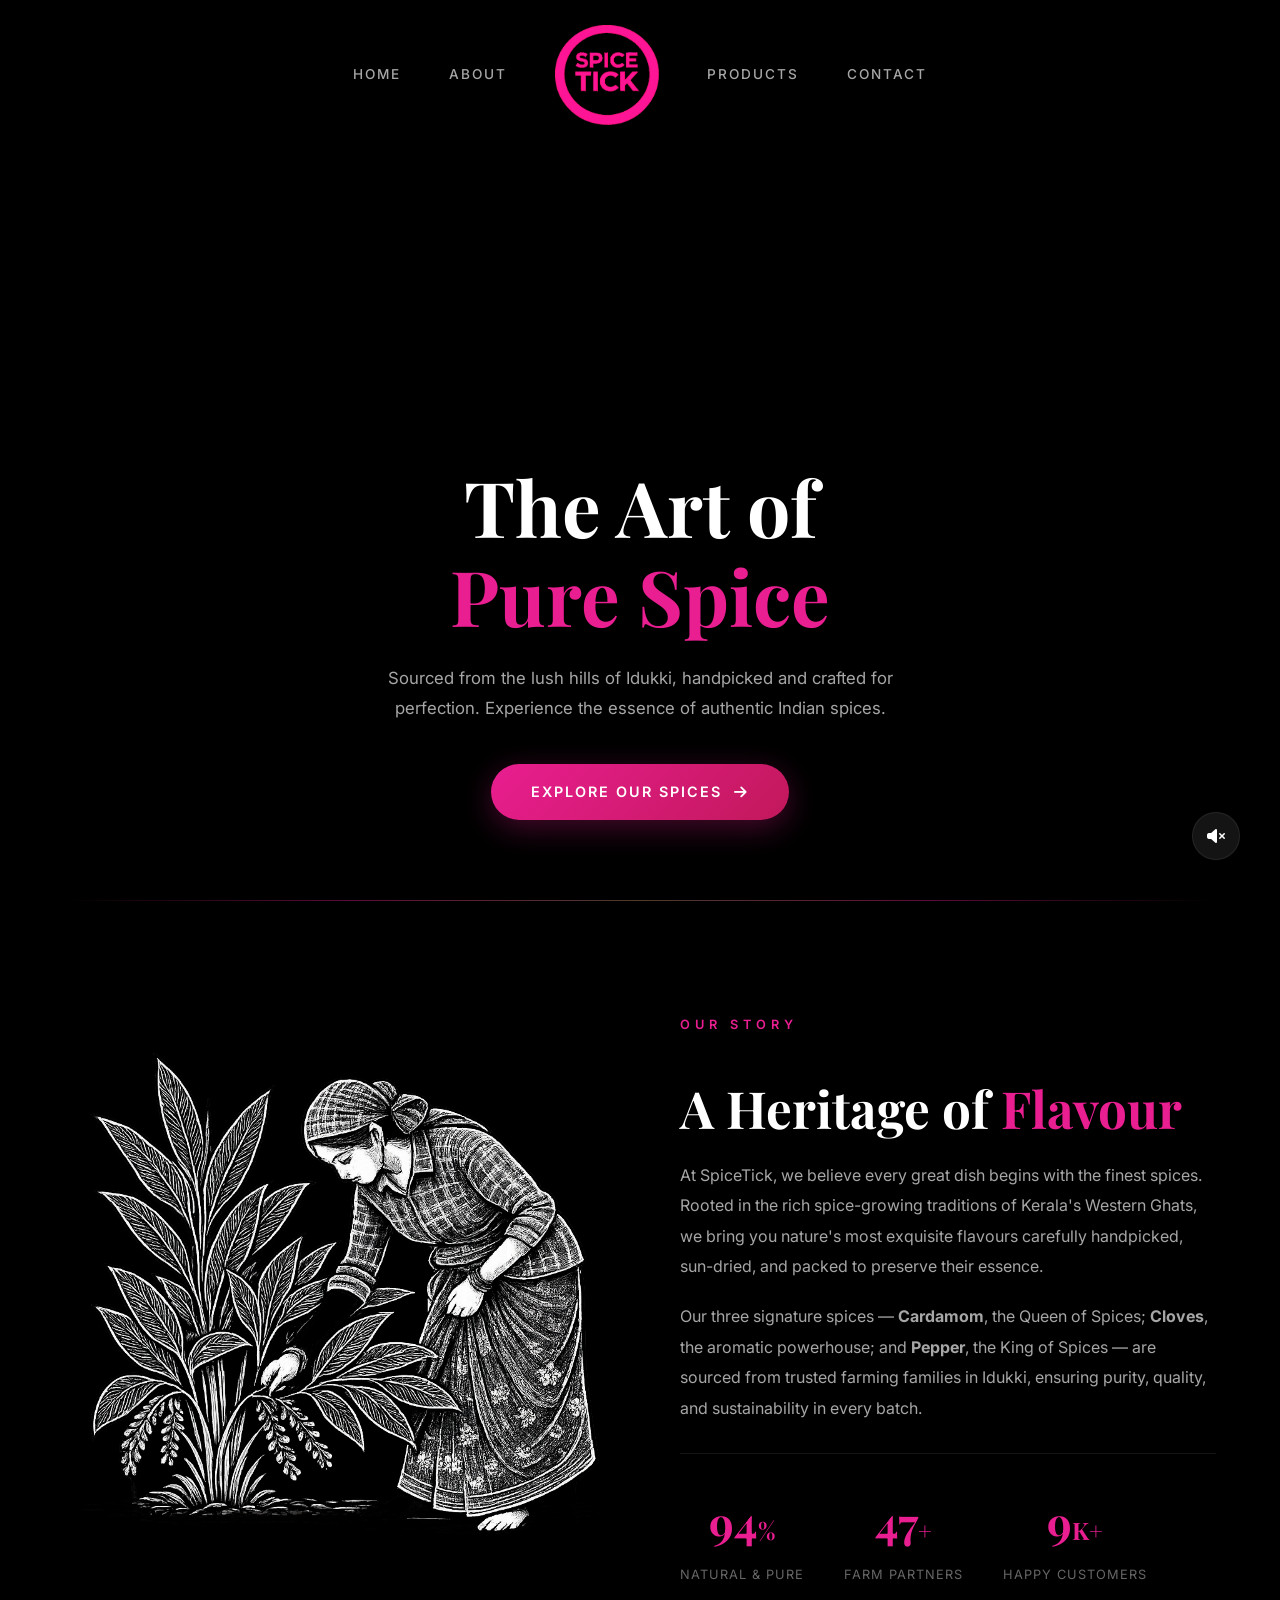
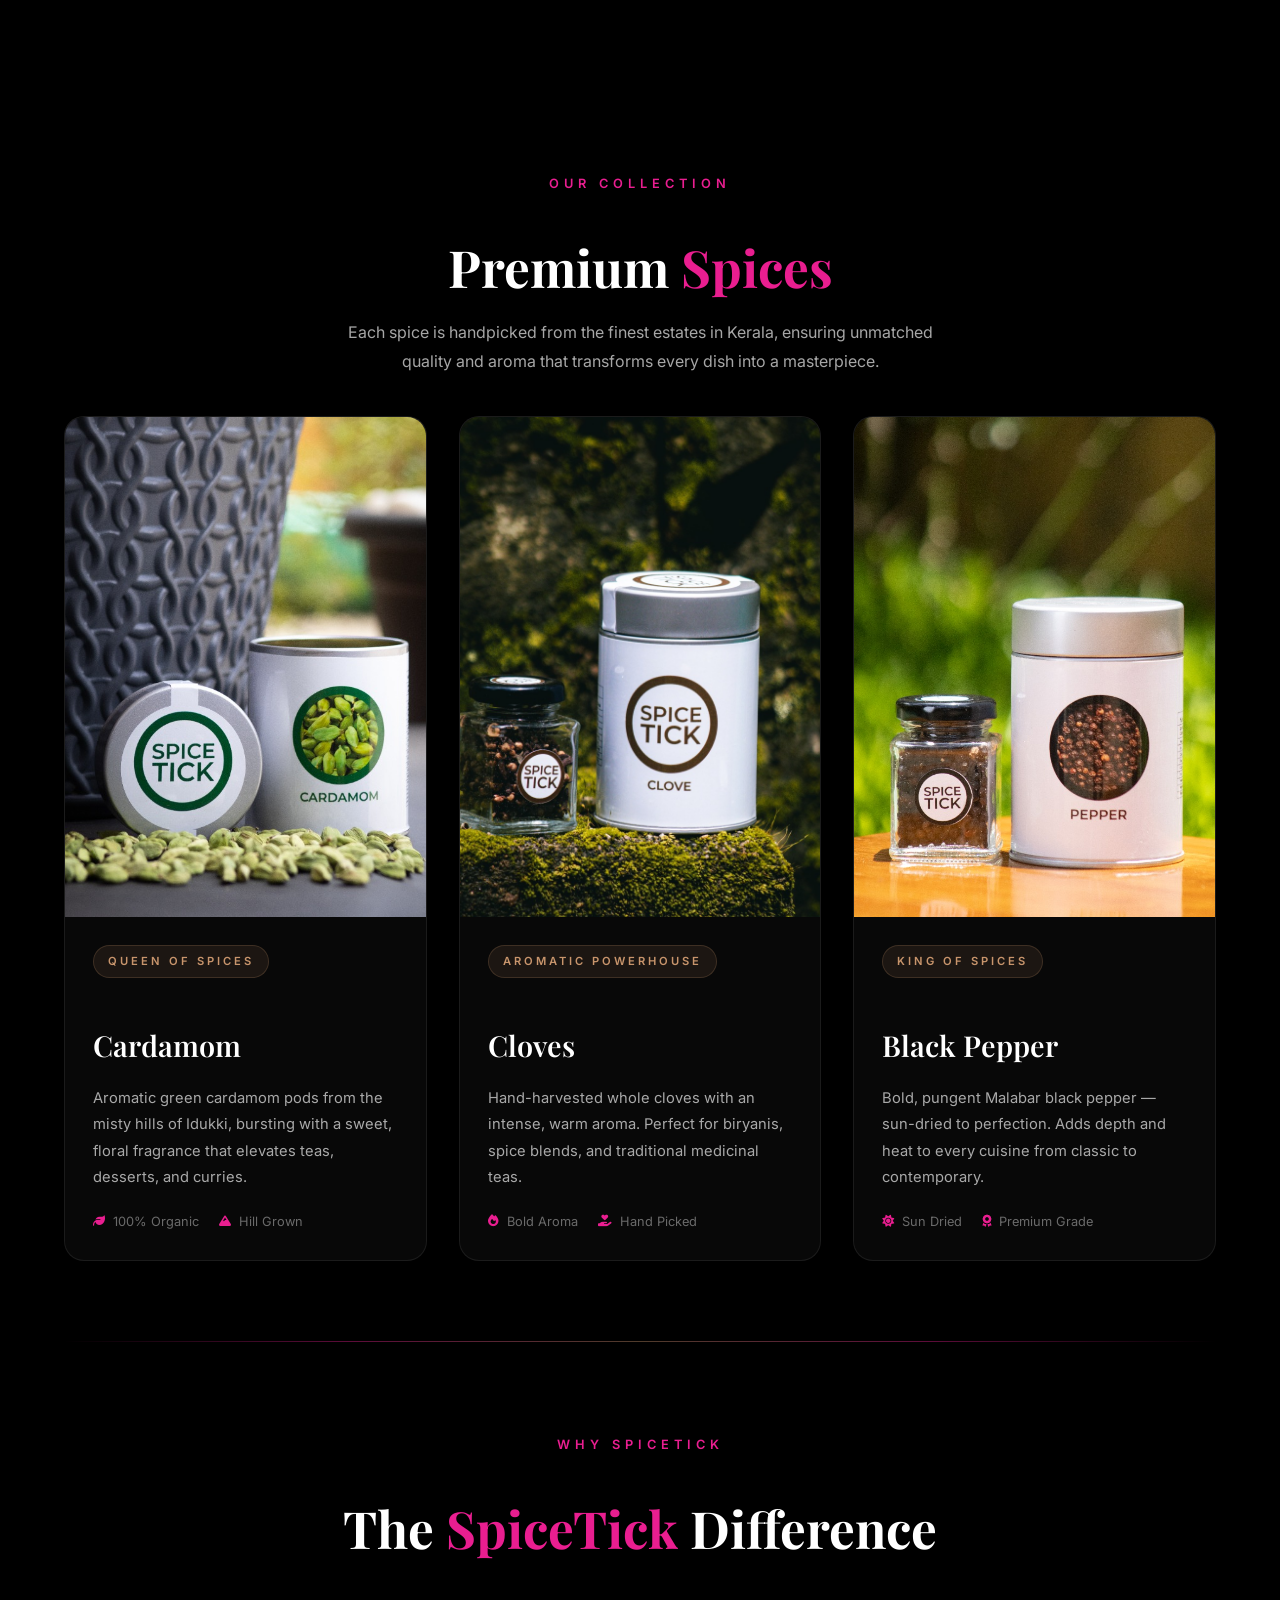
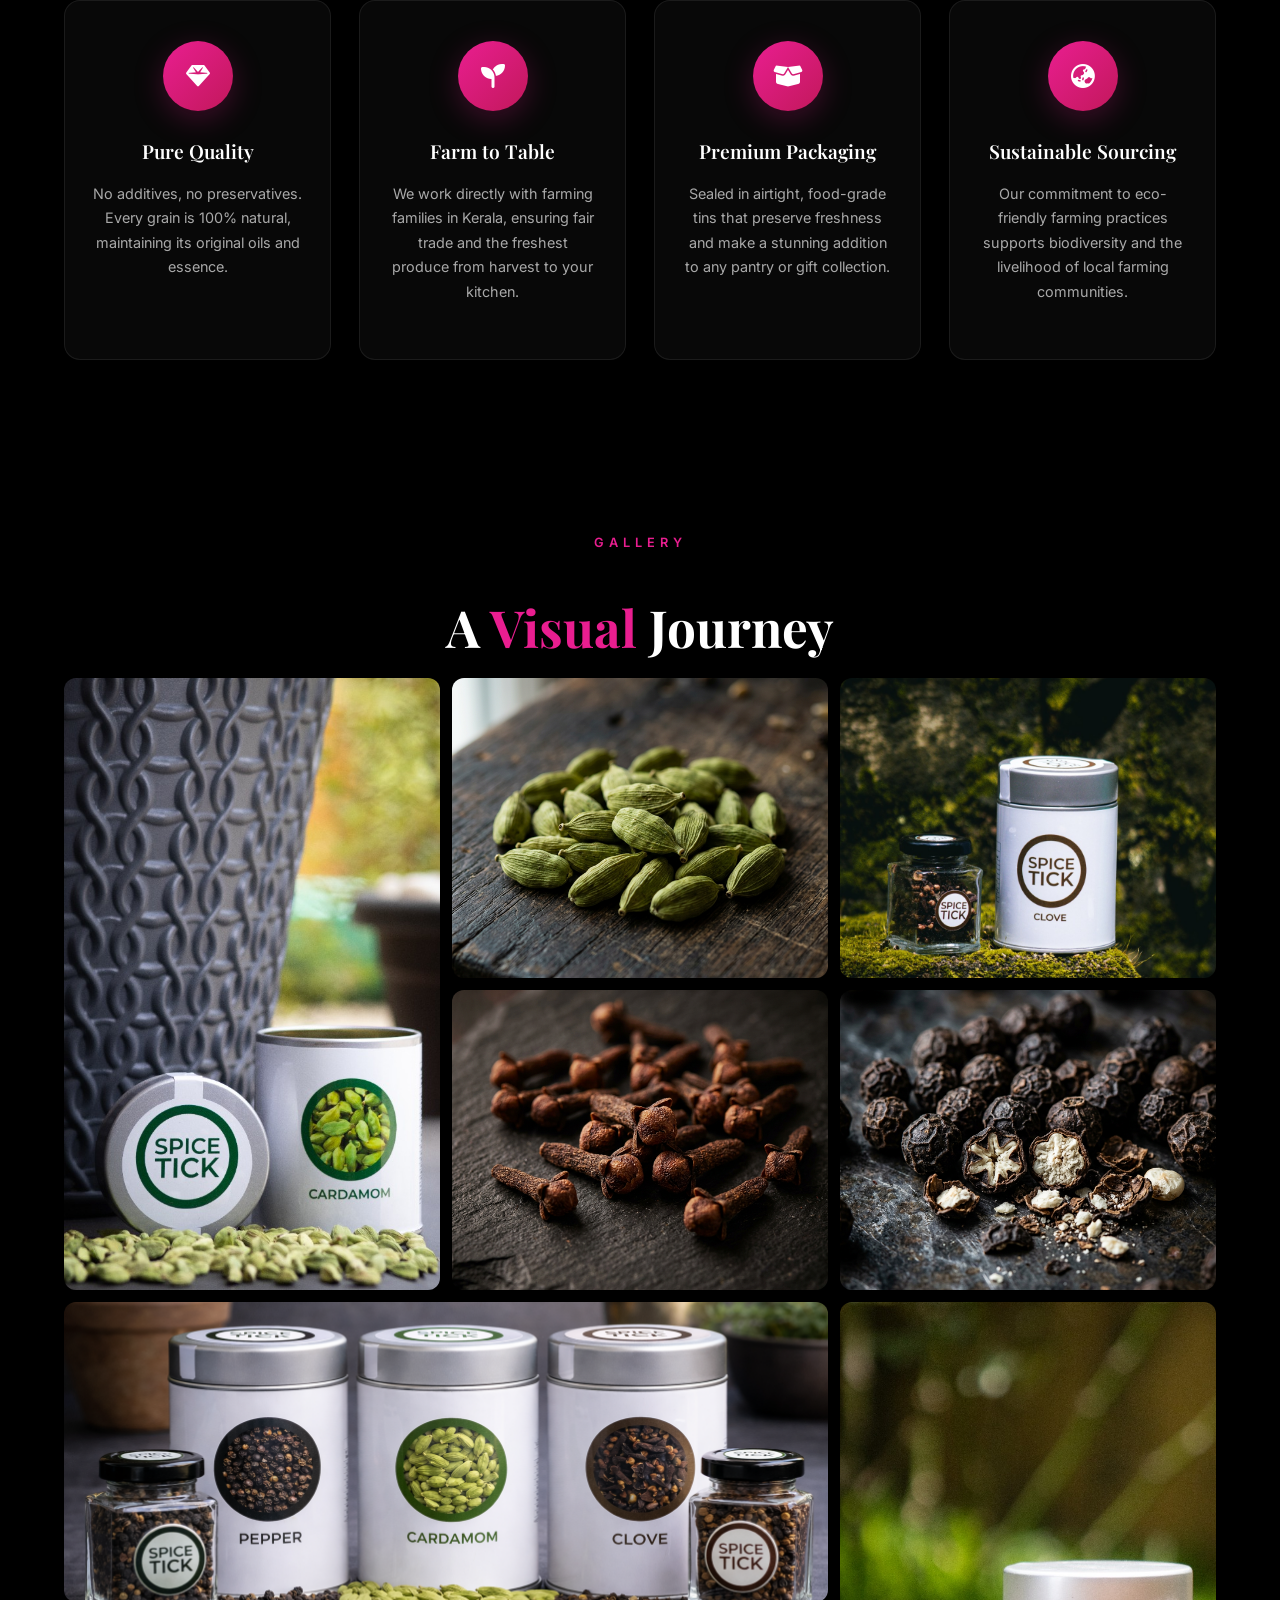
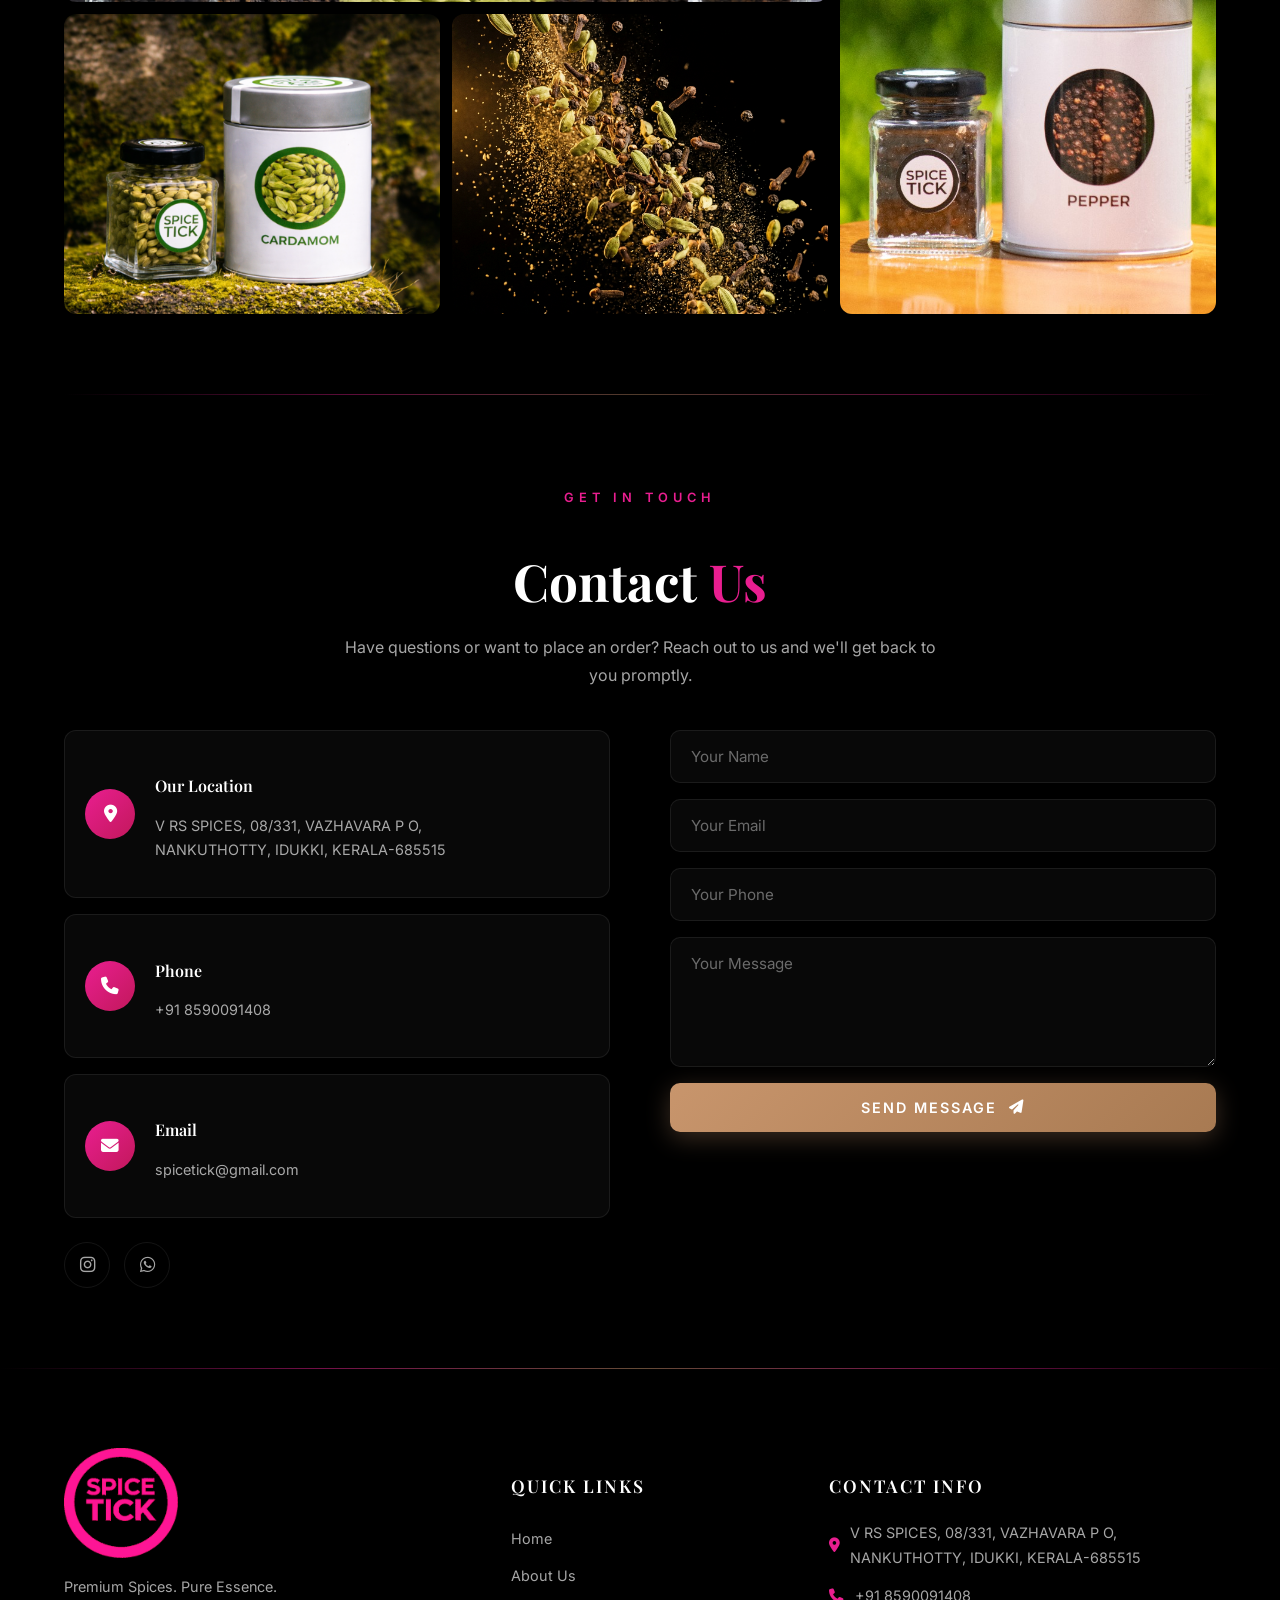
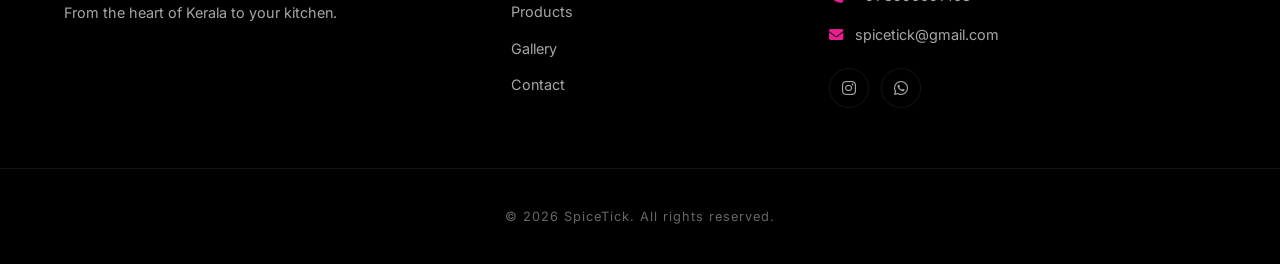
==== commit 1acec44c: "feat: Implement a hover-activated product overlay with a blur effect and "Explore" button for produc" ====
--- a/index.html
+++ b/index.html
@@ -131,6 +131,9 @@
                         <div class="product-image-wrapper">
                             <img src="assets/cardamom_new.jpg" alt="SpiceTick Premium Cardamom">
                             <div class="product-glow" style="--glow-color: #4CAF50;"></div>
+                            <div class="product-overlay">
+                                <span>Explore <i class="fas fa-arrow-right"></i></span>
+                            </div>
                         </div>
                         <div class="product-info">
                             <span class="product-tag">Queen of Spices</span>
@@ -151,6 +154,9 @@
                         <div class="product-image-wrapper">
                             <img src="assets/clove_new.jpg" alt="SpiceTick Premium Cloves">
                             <div class="product-glow" style="--glow-color: #8B4513;"></div>
+                            <div class="product-overlay">
+                                <span>Explore <i class="fas fa-arrow-right"></i></span>
+                            </div>
                         </div>
                         <div class="product-info">
                             <span class="product-tag">Aromatic Powerhouse</span>
@@ -170,6 +176,9 @@
                         <div class="product-image-wrapper">
                             <img src="assets/pepper_new.jpg" alt="SpiceTick Premium Black Pepper">
                             <div class="product-glow" style="--glow-color: #333333;"></div>
+                            <div class="product-overlay">
+                                <span>Explore <i class="fas fa-arrow-right"></i></span>
+                            </div>
                         </div>
                         <div class="product-info">
                             <span class="product-tag">King of Spices</span>
--- a/styles.css
+++ b/styles.css
@@ -20,7 +20,7 @@
     --font-heading: 'Playfair Display', 'Georgia', serif;
     --font-body: 'Inter', 'Segoe UI', sans-serif;
     --nav-height: 150px;
-    --section-padding: 120px 0;
+    --section-padding: 80px 0;
     --container-width: 1200px;
     --transition-fast: 0.3s cubic-bezier(0.4, 0, 0.2, 1);
     --transition-smooth: 0.6s cubic-bezier(0.22, 1, 0.36, 1);
@@ -496,7 +496,7 @@
 }
 
 .section-desc.center {
-    margin: 0 auto 60px;
+    margin: 0 auto 40px;
 }
 
 /* Glow border decoration */
@@ -563,8 +563,8 @@
 .about-stats {
     display: flex;
     gap: 40px;
-    margin-top: 40px;
-    padding-top: 40px;
+    margin-top: 30px;
+    padding-top: 30px;
     border-top: 1px solid var(--border-subtle);
 }
 
@@ -638,7 +638,44 @@
     width: 100%;
     height: 100%;
     object-fit: cover;
-    transition: transform 0.8s ease;
+    transition: transform 0.8s var(--transition-smooth);
+}
+
+.product-overlay {
+    position: absolute;
+    inset: 0;
+    background: rgba(0, 0, 0, 0.4);
+    backdrop-filter: blur(8px);
+    -webkit-backdrop-filter: blur(8px);
+    display: flex;
+    align-items: center;
+    justify-content: center;
+    opacity: 0;
+    transition: all var(--transition-smooth);
+    z-index: 2;
+}
+
+.product-overlay span {
+    color: #fff;
+    font-family: var(--font-body);
+    font-weight: 600;
+    letter-spacing: 2px;
+    text-transform: uppercase;
+    font-size: 0.85rem;
+    padding: 12px 24px;
+    border: 1px solid rgba(255, 255, 255, 0.4);
+    border-radius: 50px;
+    transform: translateY(20px);
+    transition: all var(--transition-smooth);
+    background: rgba(255, 255, 255, 0.1);
+}
+
+.product-card:hover .product-overlay {
+    opacity: 1;
+}
+
+.product-card:hover .product-overlay span {
+    transform: translateY(0);
 }
 
 /* ---------- PRODUCT DETAIL PAGES ---------- */
@@ -862,7 +899,7 @@
     display: grid;
     grid-template-columns: repeat(4, 1fr);
     gap: 28px;
-    margin-top: 60px;
+    margin-top: 40px;
 }
 
 .feature-card {
@@ -935,7 +972,7 @@
     grid-template-columns: repeat(3, 1fr);
     grid-auto-rows: 300px;
     gap: 12px;
-    margin-top: 30px;
+    margin-top: 20px;
     grid-auto-flow: dense;
 }
 
@@ -1361,12 +1398,6 @@
         min-height: auto;
     }
 
-
-    :root {
-        --section-padding: 80px 0;
-        --nav-height: 110px;
-    }
-
     .nav-container {
         display: none;
     }
@@ -1387,33 +1418,6 @@
 
     .center {
         text-align: center;
-    }
-
-    .hamburger {
-        display: flex;
-    }
-
-    .mobile-menu {
-        display: flex;
-    }
-
-    .navbar {
-        justify-content: flex-start;
-        /* Reset to left-aligned for mobile logo */
-    }
-
-    /* Mobile logo */
-    .nav-logo-mobile {
-        display: flex;
-        align-items: center;
-        height: 100%;
-        padding: 0 20px;
-    }
-
-    .nav-logo-mobile img {
-        height: 65px;
-        /* Reduced size as requested */
-        width: auto;
     }
 
     .hamburger {
@@ -1434,6 +1438,29 @@
         box-shadow: 0 0 10px rgba(0, 0, 0, 0.5);
     }
 
+    .mobile-menu {
+        display: flex;
+    }
+
+    .navbar {
+        justify-content: flex-start;
+        /* Reset to left-aligned for mobile logo */
+    }
+
+    /* Mobile logo */
+    .nav-logo-mobile {
+        display: flex;
+        align-items: center;
+        height: 100%;
+        padding: 0 20px;
+    }
+
+    .nav-logo-mobile img {
+        height: 65px;
+        /* Reduced size as requested */
+        width: auto;
+    }
+
     /* Product Detail Mobile Refinements */
     .mobile-only {
         display: inline-flex !important;
@@ -1457,11 +1484,6 @@
         display: inline-flex;
         align-items: center;
         gap: 8px;
-    }
-
-    .pepper-detail-image img {
-        height: 450px;
-        object-fit: contain;
     }
 
     .pepper-detail-image img {
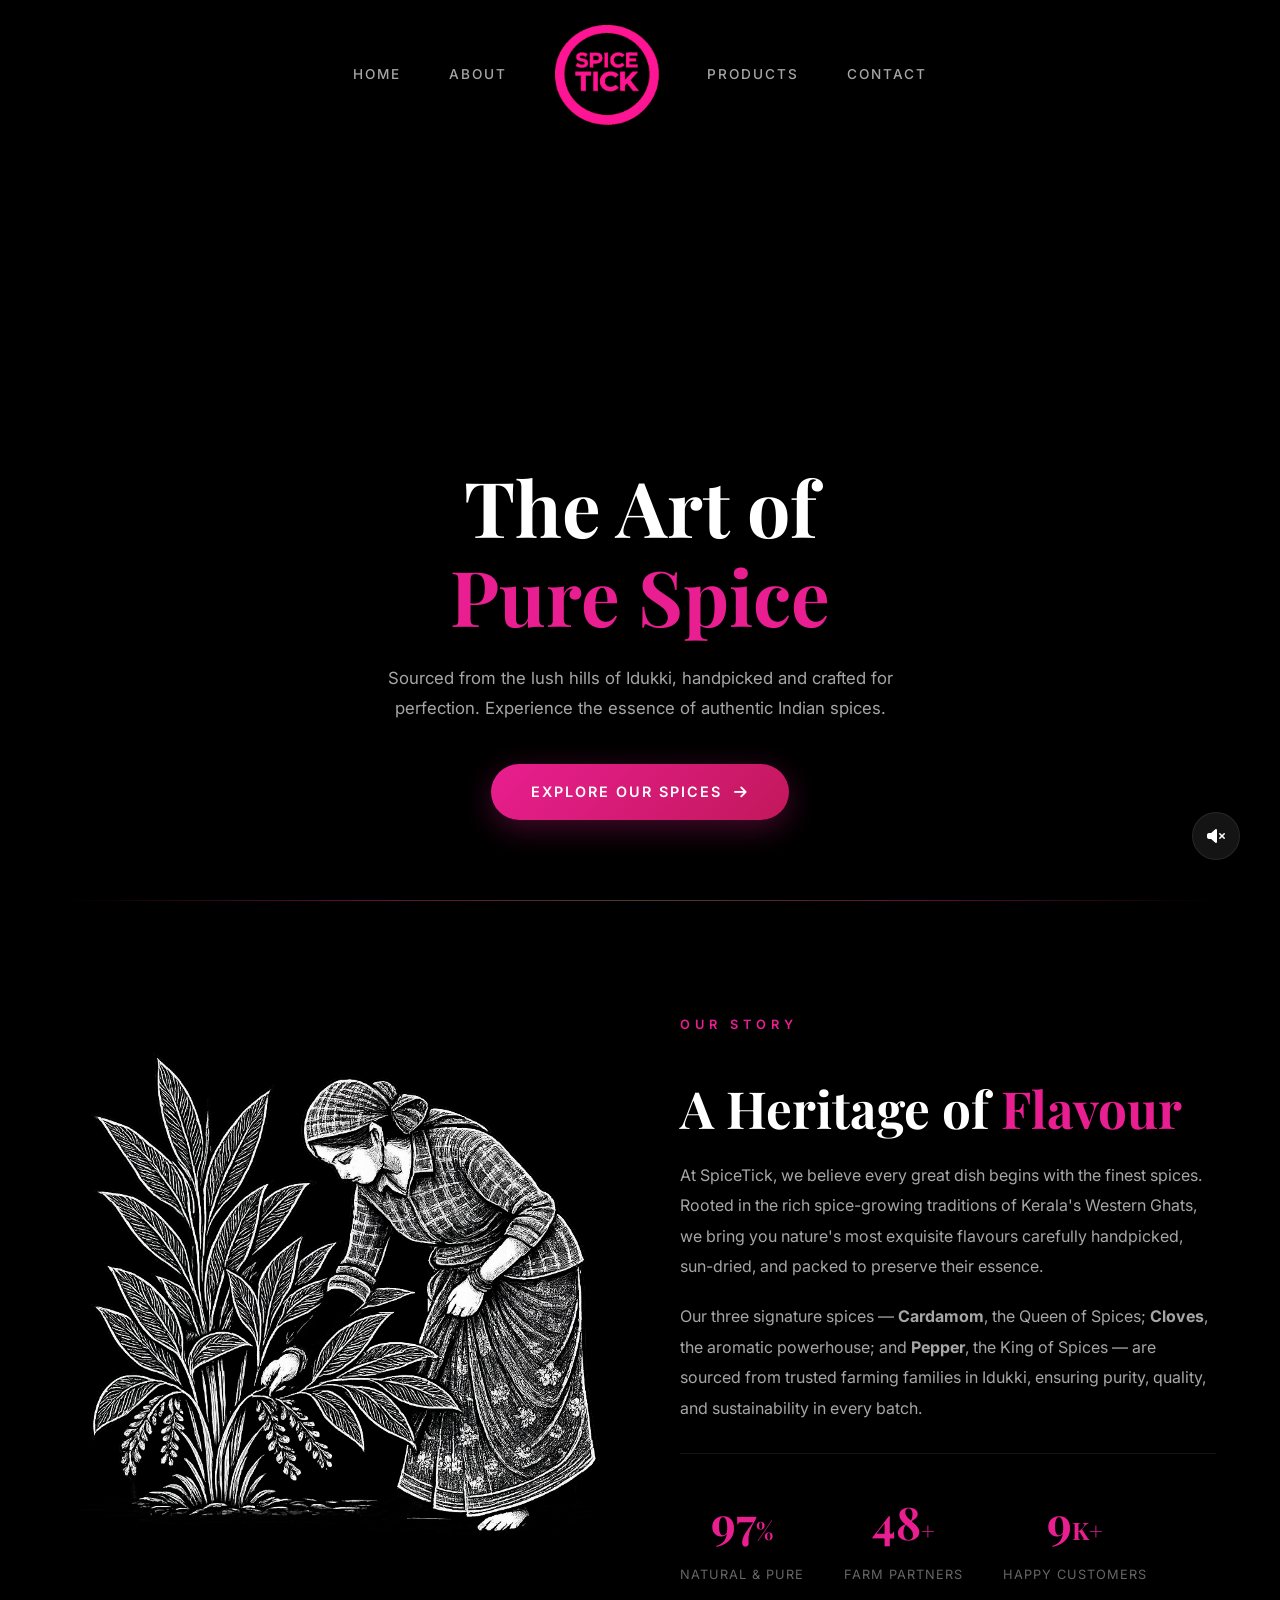
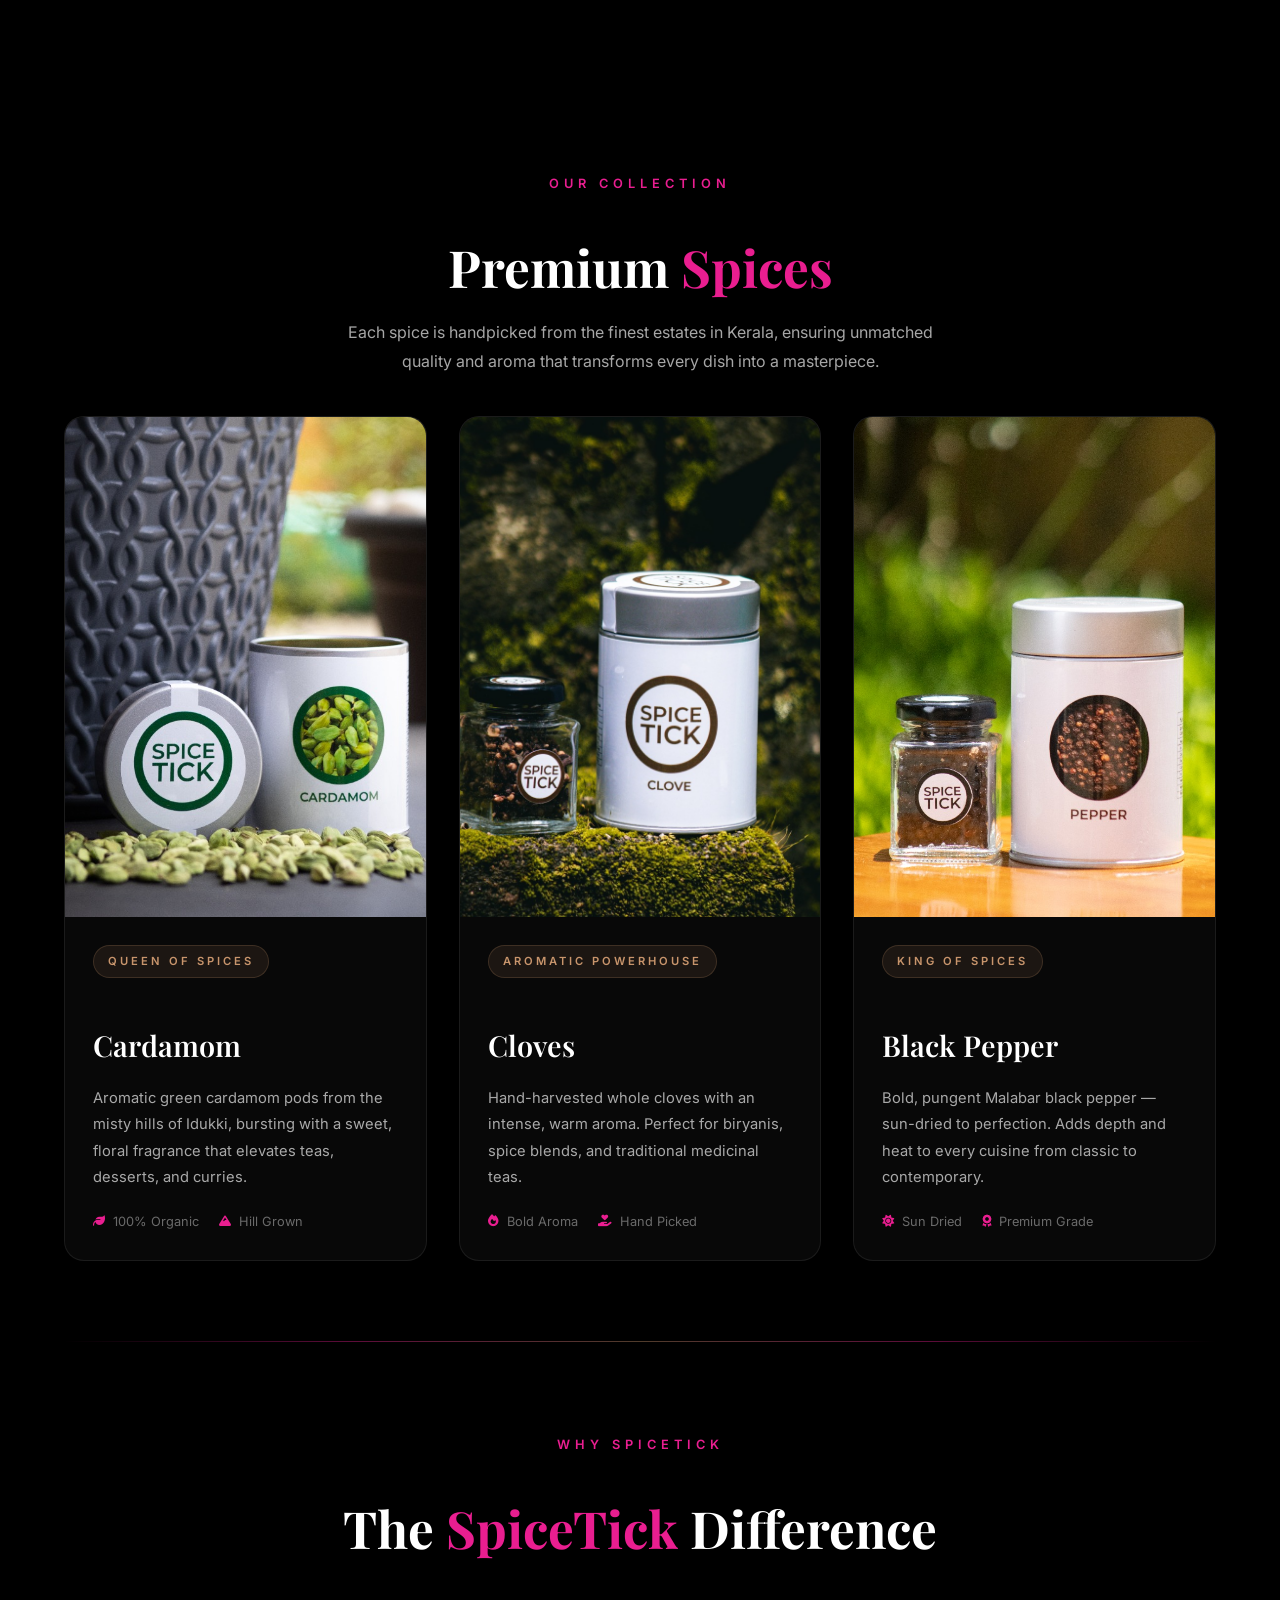
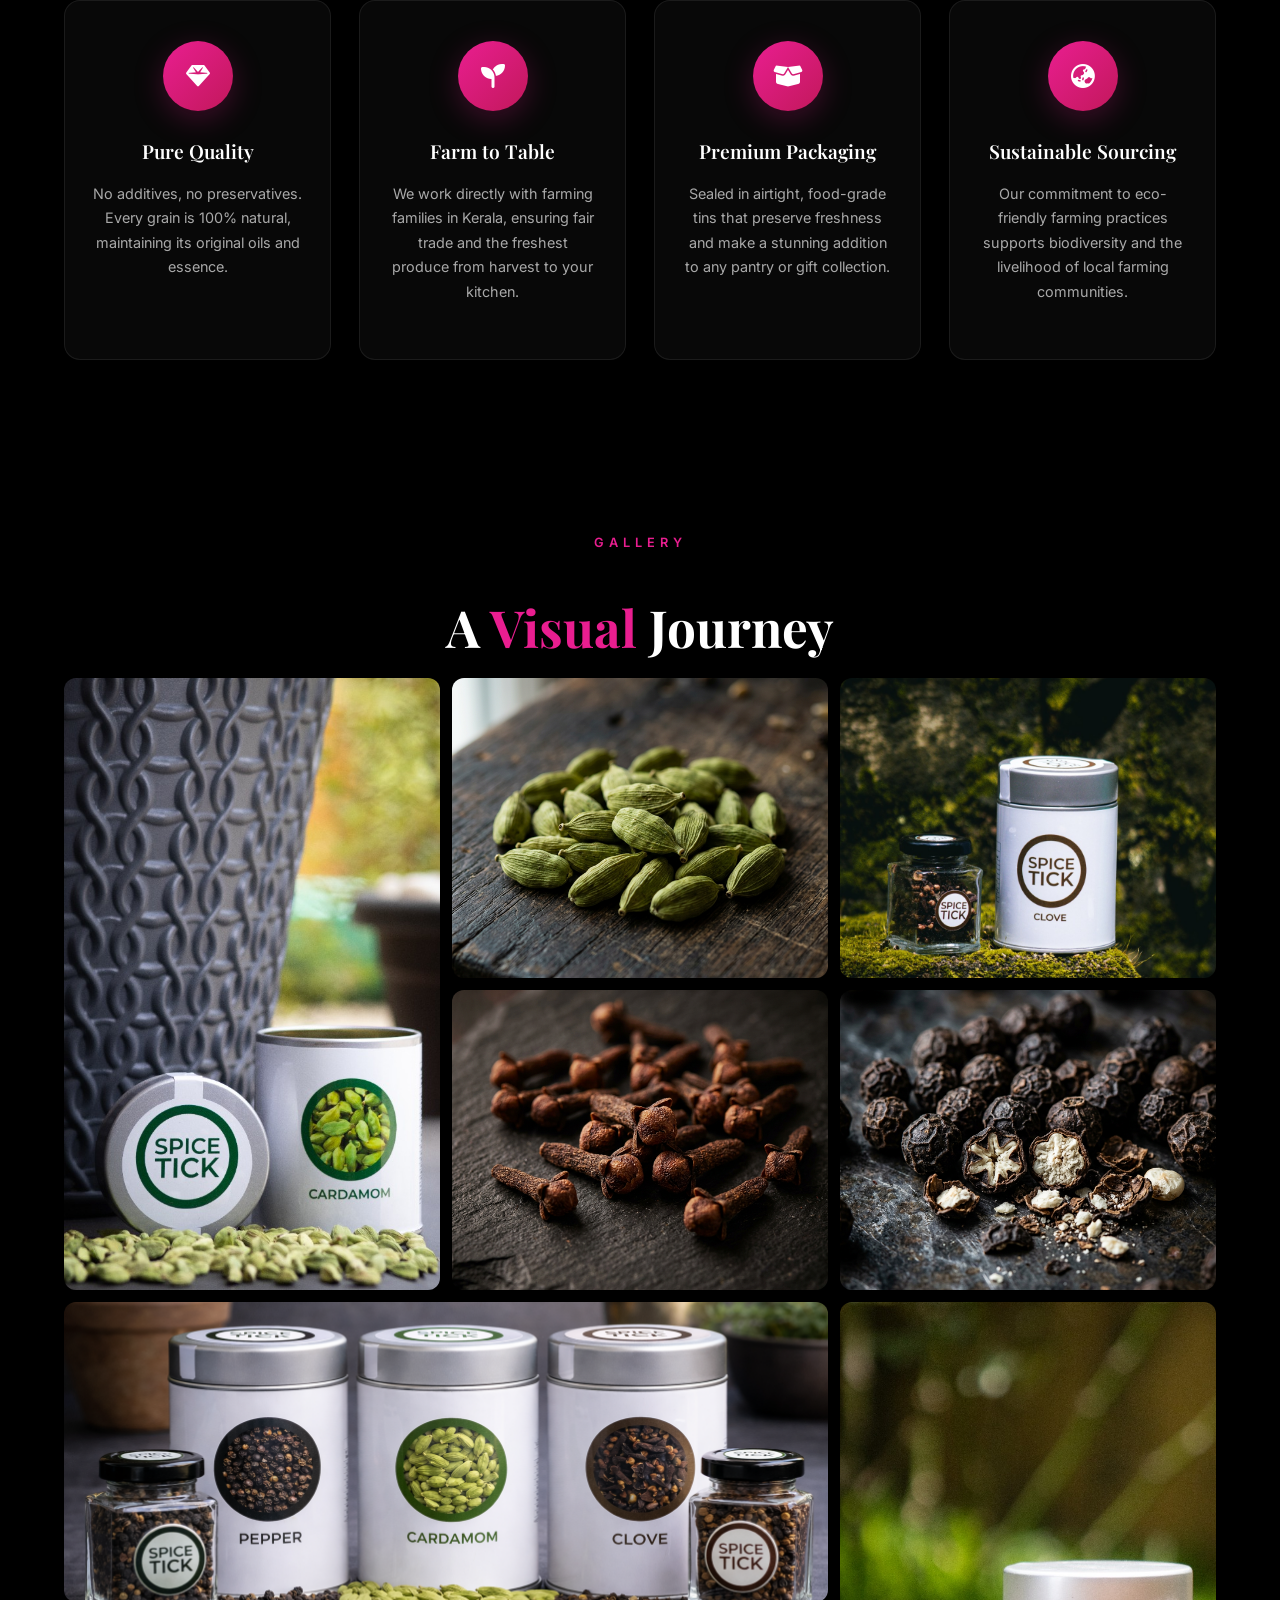
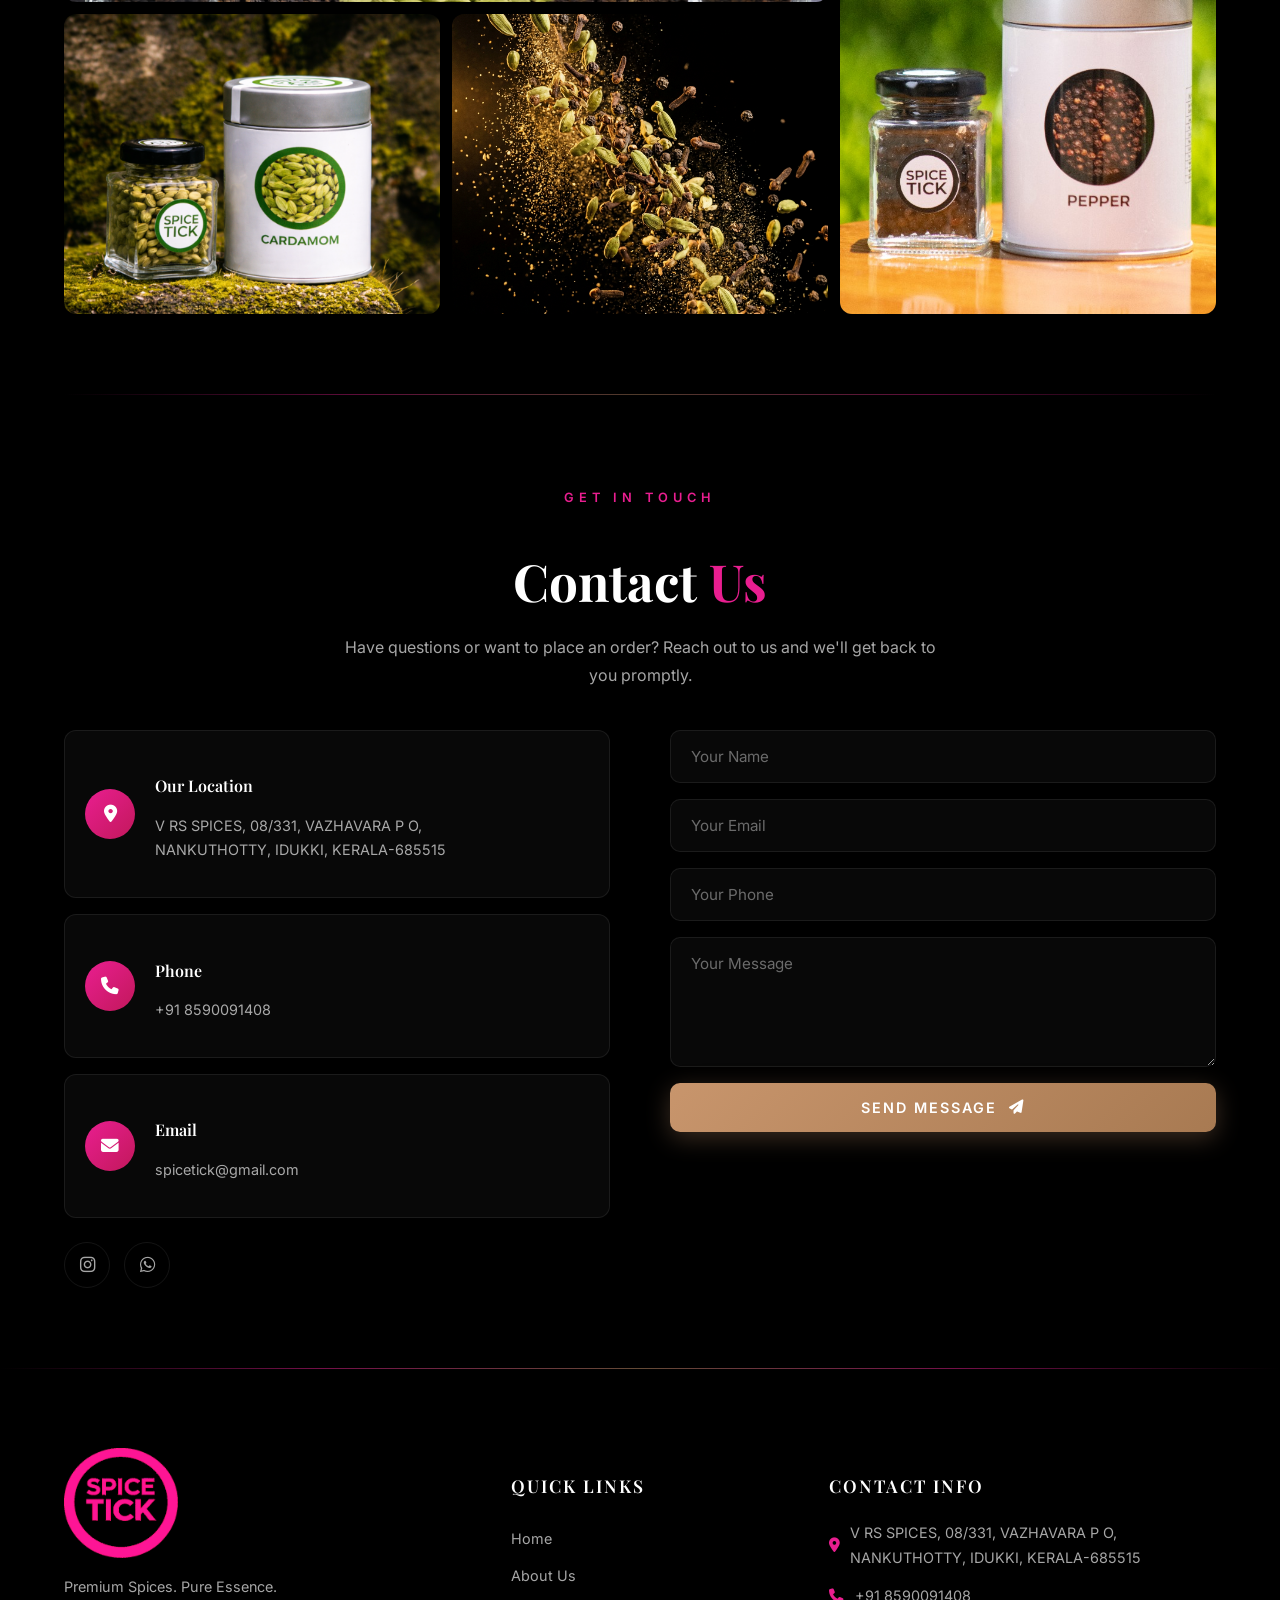
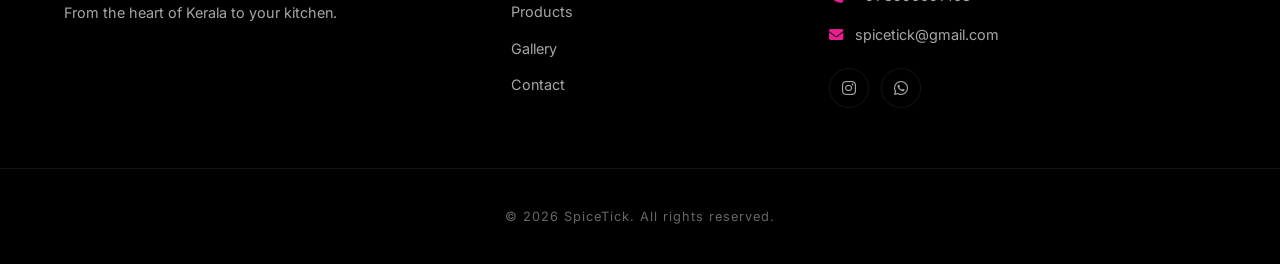
==== commit d6d0d07b: "feat: Add mobile-specific "Explore" links to product cards and define their styles." ====
--- a/index.html
+++ b/index.html
@@ -145,6 +145,9 @@
                                 <span><i class="fas fa-leaf"></i> 100% Organic</span>
                                 <span><i class="fas fa-mountain"></i> Hill Grown</span>
                             </div>
+                            <div class="product-mobile-link mobile-only">
+                                Explore <i class="fas fa-arrow-right"></i>
+                            </div>
                         </div>
                     </div>
                 </a>
@@ -167,6 +170,9 @@
                                 <span><i class="fas fa-fire"></i> Bold Aroma</span>
                                 <span><i class="fas fa-hand-holding-heart"></i> Hand Picked</span>
                             </div>
+                            <div class="product-mobile-link mobile-only">
+                                Explore <i class="fas fa-arrow-right"></i>
+                            </div>
                         </div>
                     </div>
                 </a>
@@ -189,6 +195,9 @@
                             <div class="product-features">
                                 <span><i class="fas fa-sun"></i> Sun Dried</span>
                                 <span><i class="fas fa-award"></i> Premium Grade</span>
+                            </div>
+                            <div class="product-mobile-link mobile-only">
+                                Explore <i class="fas fa-arrow-right"></i>
                             </div>
                         </div>
                     </div>
--- a/styles.css
+++ b/styles.css
@@ -1486,6 +1486,22 @@
         gap: 8px;
     }
 
+    .product-mobile-link {
+        display: inline-flex !important;
+        align-items: center;
+        gap: 10px;
+        color: var(--accent-primary);
+        font-weight: 600;
+        font-size: 0.9rem;
+        margin-top: 15px;
+        text-transform: uppercase;
+        letter-spacing: 1px;
+    }
+
+    .product-mobile-link i {
+        font-size: 0.8rem;
+    }
+
     .pepper-detail-image img {
         height: 450px;
         /* Even shorter on mobile for pepper */
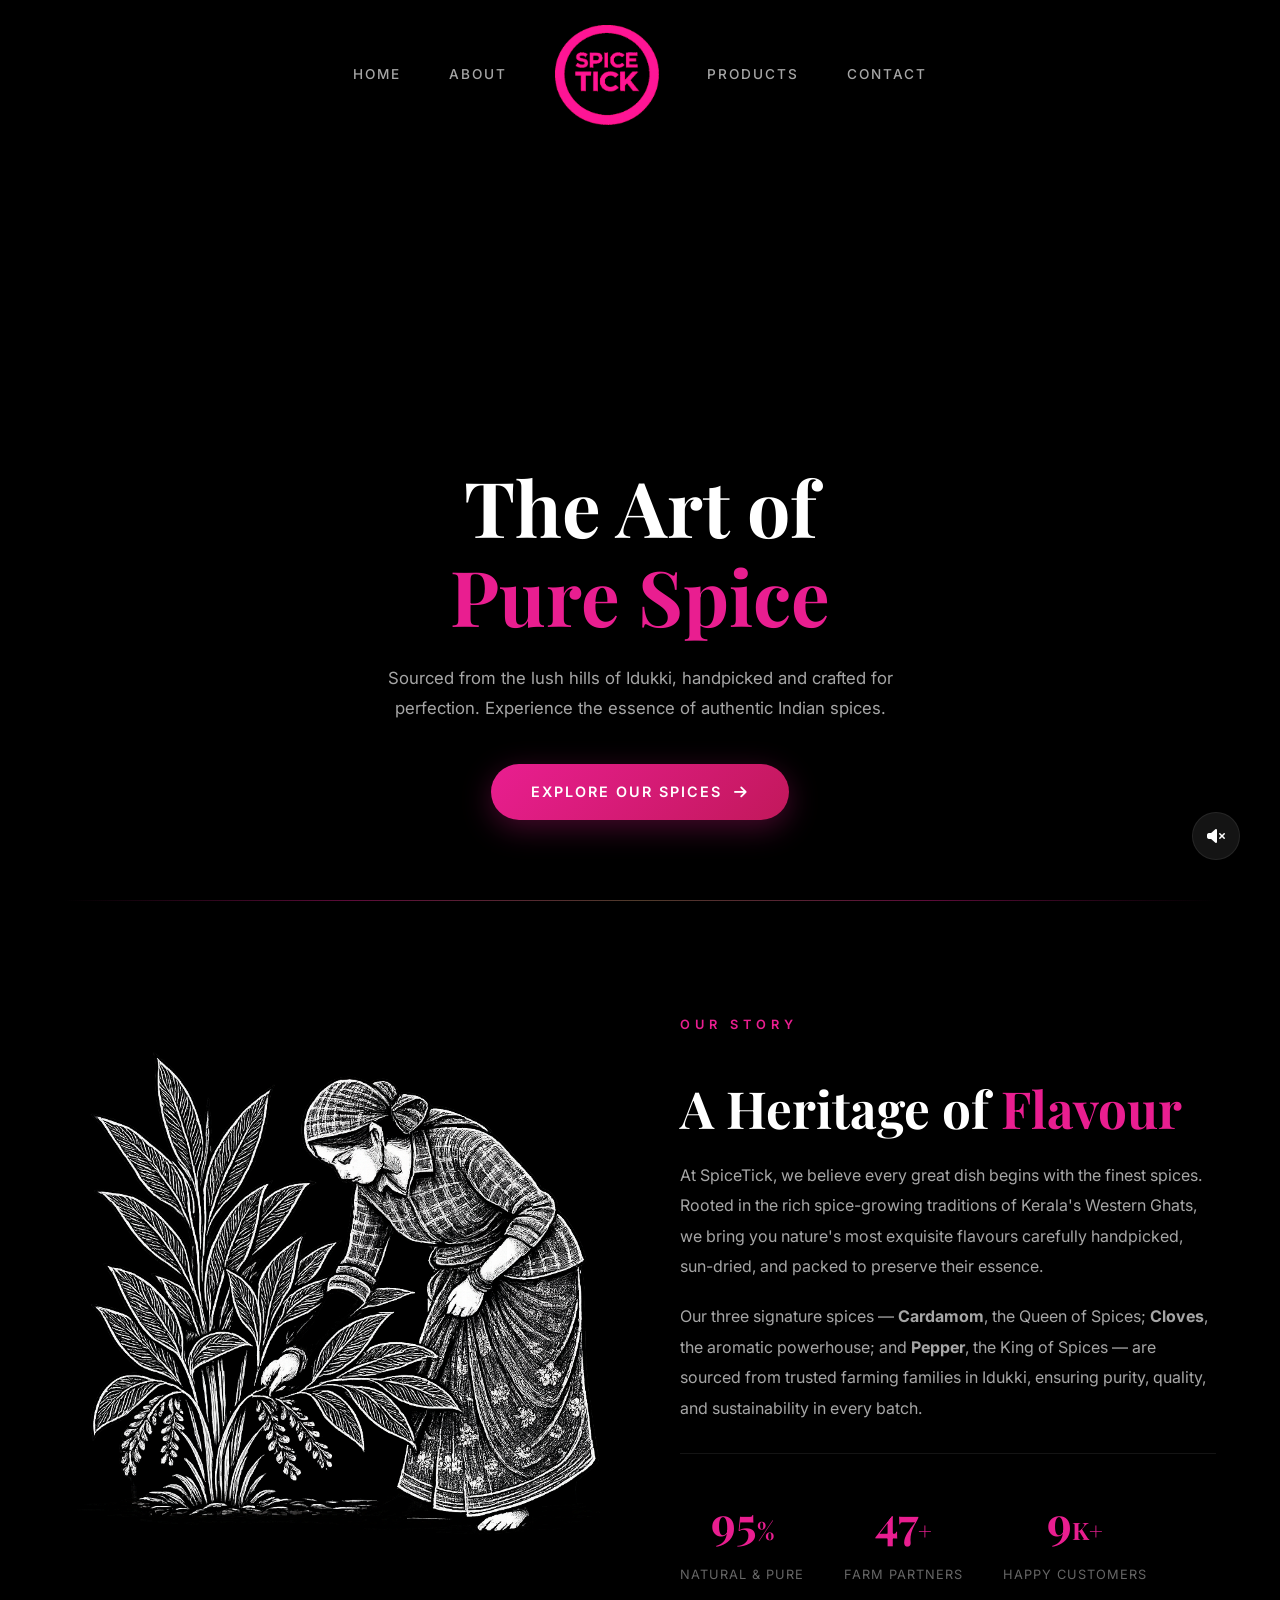
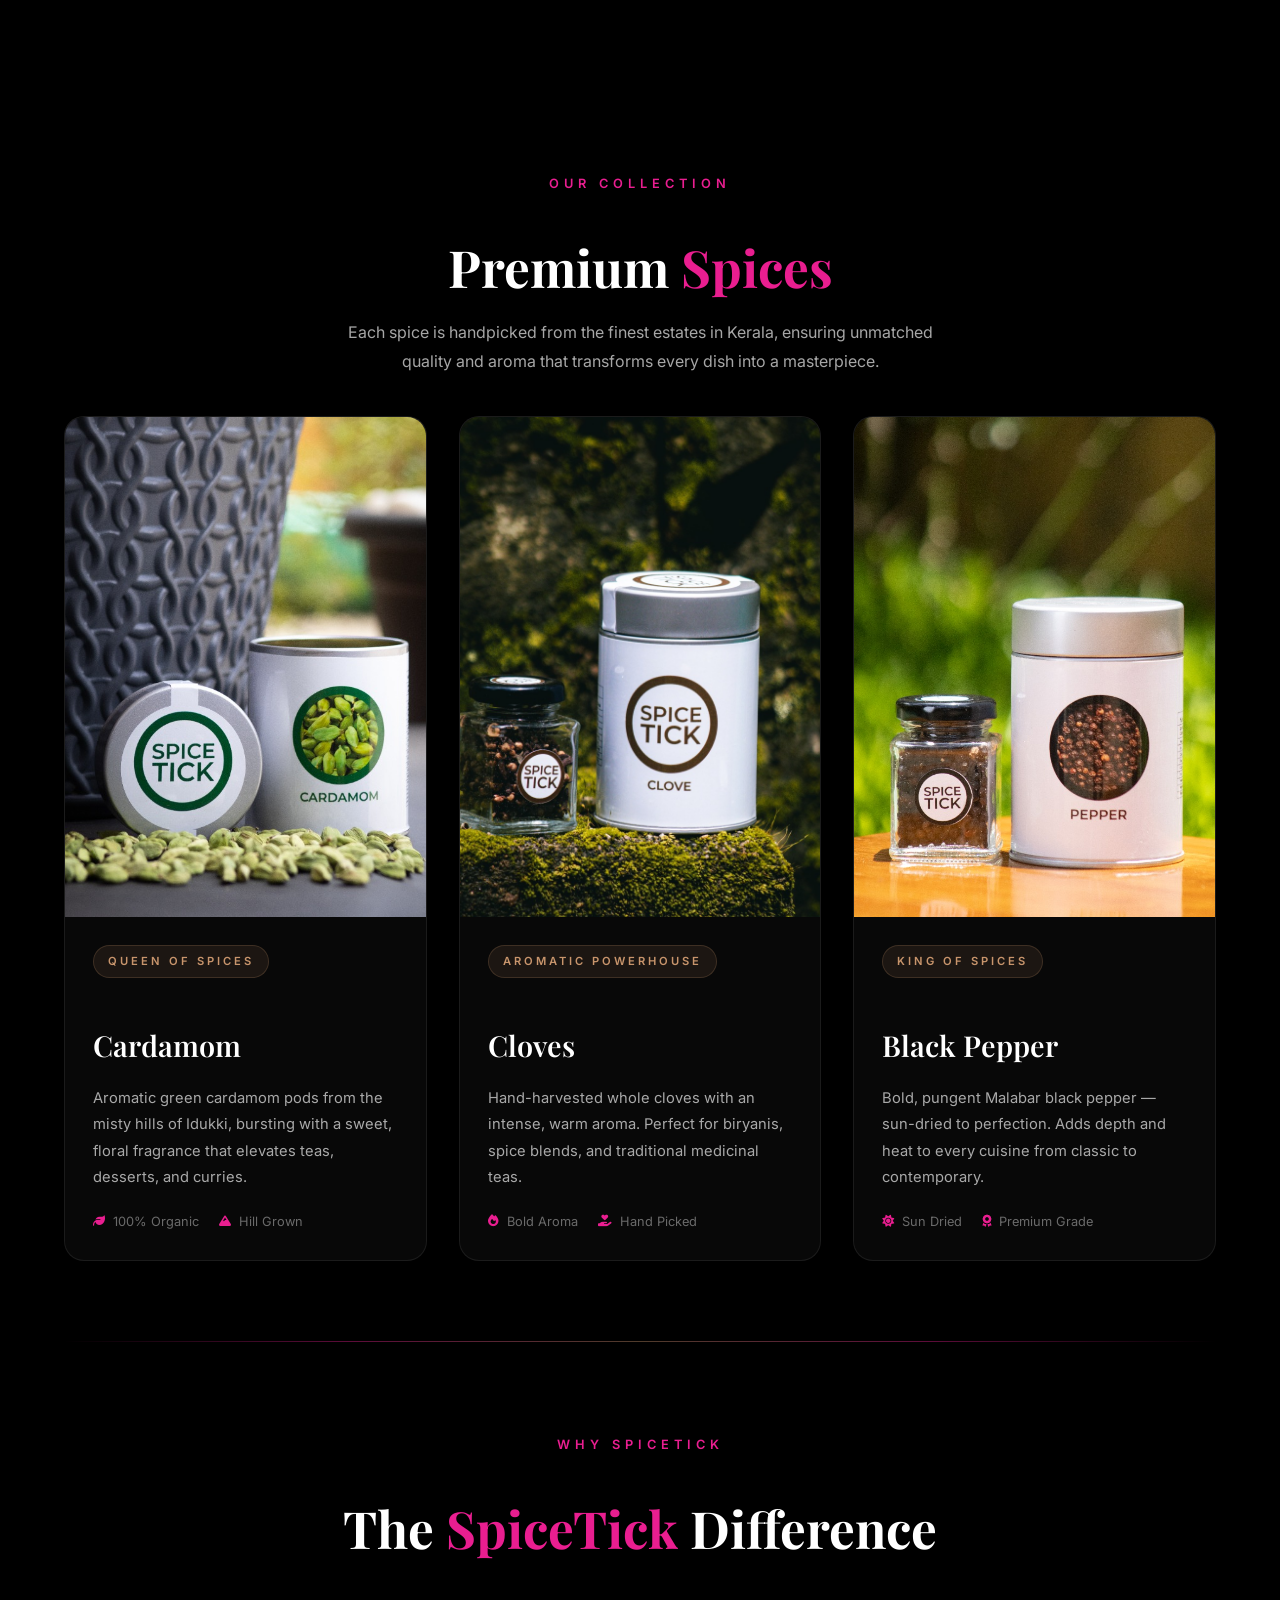
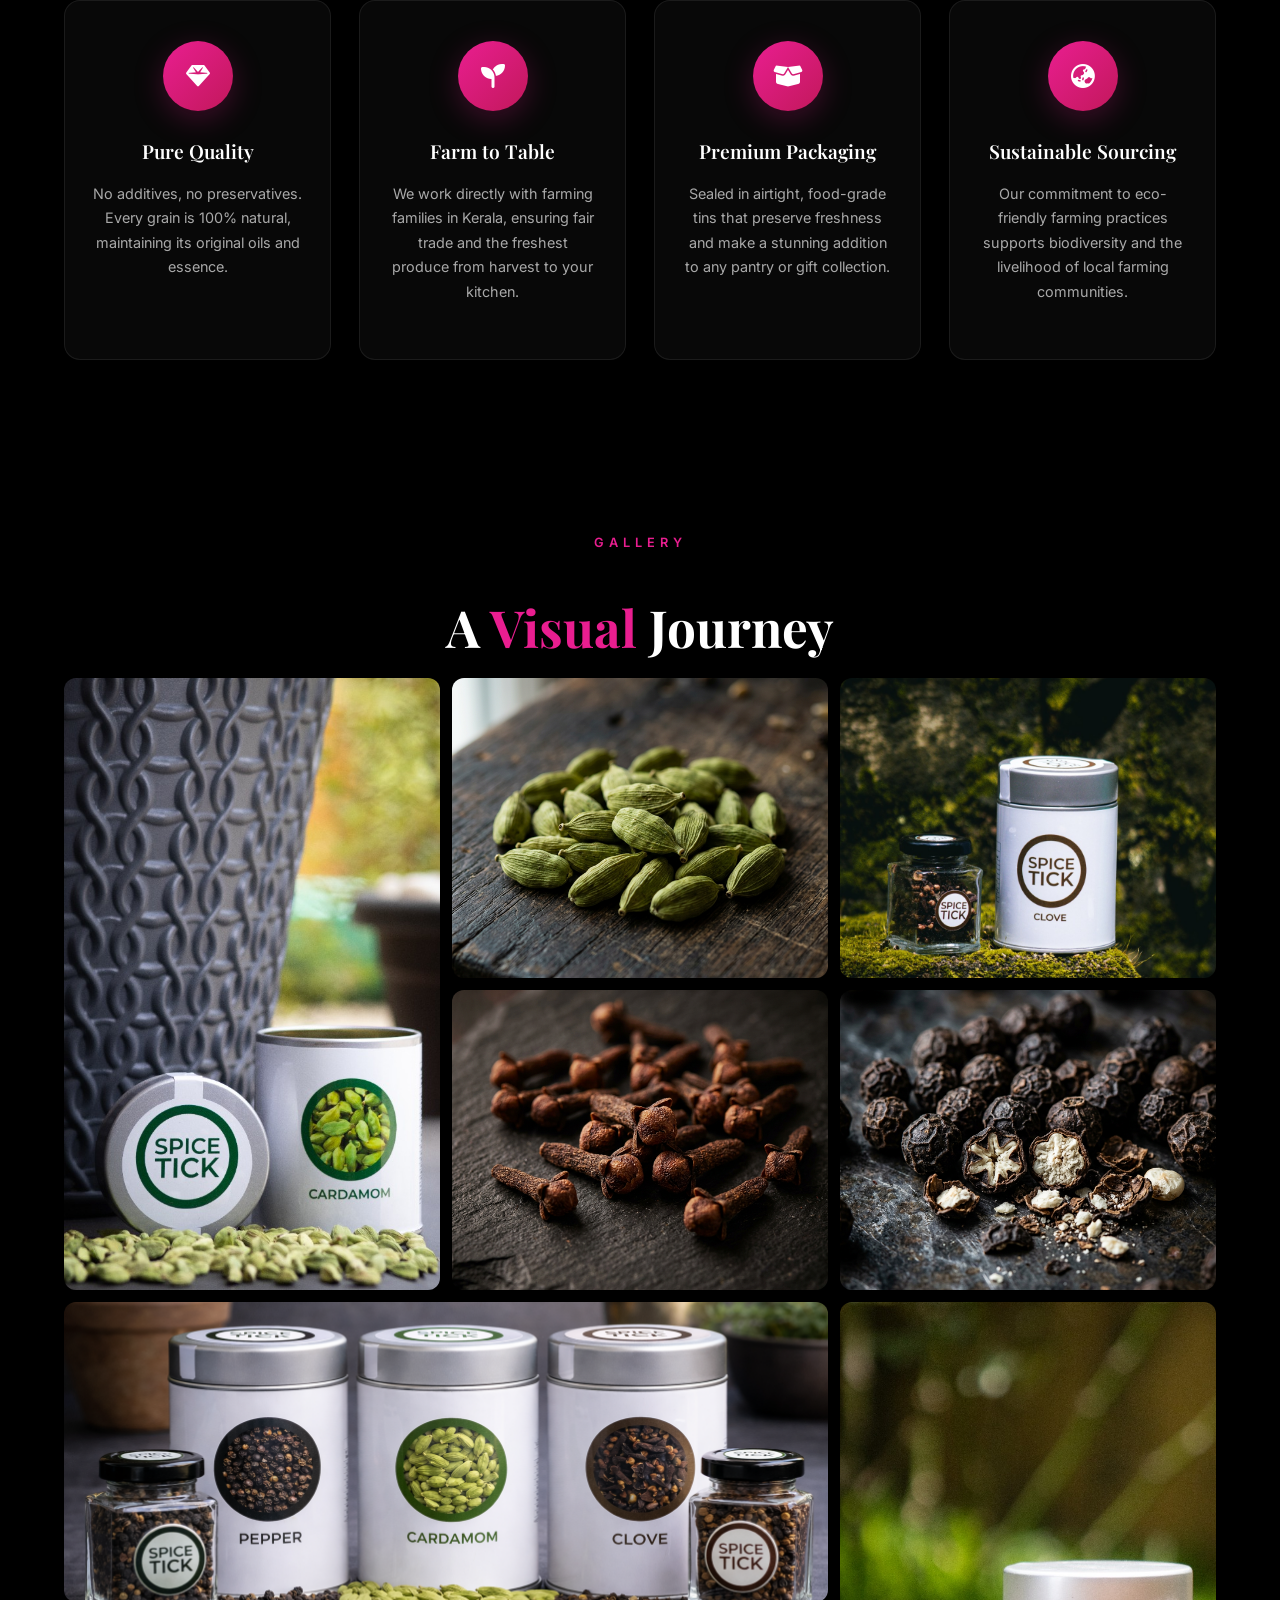
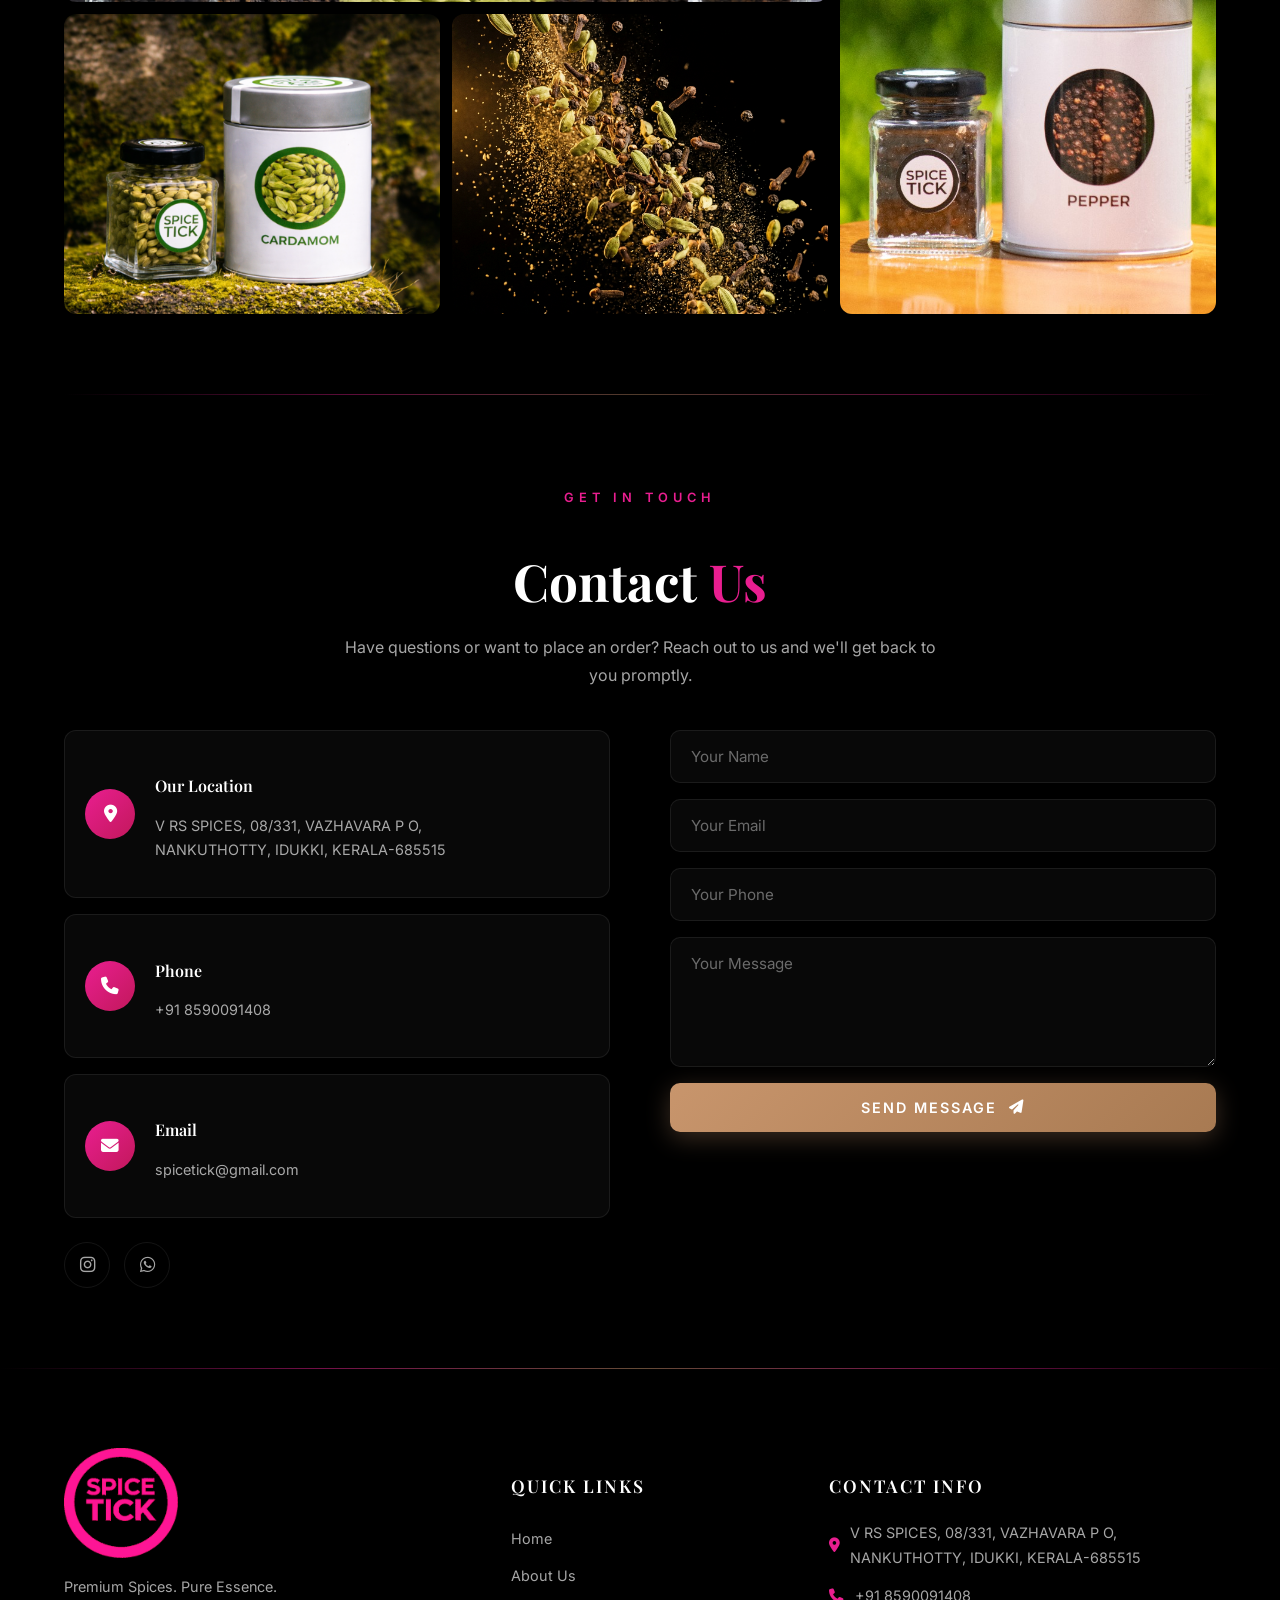
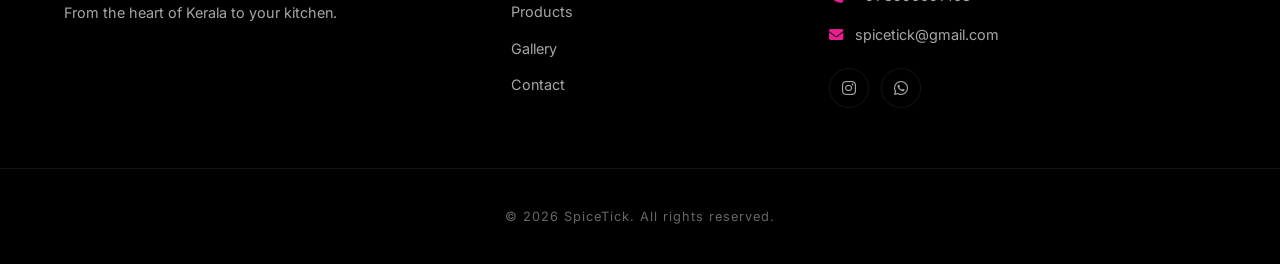
==== commit 9f91b87c: "feat: Add PWA manifest, sitemap, robots.txt, and comprehensive SEO/PWA metadata to all product and i" ====
--- a/index.html
+++ b/index.html
@@ -7,6 +7,66 @@
     <title>SpiceTick — Premium Spices from the Heart of Kerala</title>
     <meta name="description"
         content="SpiceTick delivers premium quality cardamom, cloves, and pepper sourced directly from Kerala's finest spice farms. Experience luxury in every grain.">
+    <meta name="keywords"
+        content="spices, Kerala spices, premium cardamom, whole cloves, black pepper, Idukki spices, organic spices India, SpiceTick">
+    <link rel="canonical" href="https://spicetick.com/">
+
+    <!-- Open Graph / Facebook -->
+    <meta property="og:type" content="website">
+    <meta property="og:url" content="https://spicetick.com/">
+    <meta property="og:title" content="SpiceTick — Premium Spices from the Heart of Kerala">
+    <meta property="og:description"
+        content="Experience luxury in every grain. Premium quality cardamom, cloves, and pepper sourced directly from Kerala's finest spice farms.">
+    <meta property="og:image" content="https://spicetick.com/assets/logo.png">
+    <meta property="og:locale" content="en_US">
+
+    <!-- Twitter -->
+    <meta property="twitter:card" content="summary_large_image">
+    <meta property="twitter:url" content="https://spicetick.com/">
+    <meta property="twitter:title" content="SpiceTick — Premium Spices from the Heart of Kerala">
+    <meta property="twitter:description"
+        content="Experience luxury in every grain. Premium quality cardamom, cloves, and pepper sourced directly from Kerala's finest spice farms.">
+    <meta property="twitter:image" content="https://spicetick.com/assets/logo.png">
+
+    <!-- Mobile & PWA -->
+    <meta name="theme-color" content="#c8a45c">
+    <link rel="apple-touch-icon" href="assets/logo.png">
+    <link rel="manifest" href="site.webmanifest">
+
+    <!-- Structured Data -->
+    <script type="application/ld+json">
+    {
+      "@context": "https://schema.org",
+      "@type": "Organization",
+      "name": "SpiceTick",
+      "url": "https://spicetick.com/",
+      "logo": "https://spicetick.com/assets/logo.png",
+      "contactPoint": {
+        "@type": "ContactPoint",
+        "telephone": "+91-8590091408",
+        "contactType": "customer service",
+        "areaServed": "IN",
+        "availableLanguage": ["en", "ml"]
+      },
+      "sameAs": [
+        "https://www.instagram.com/spice_tick?igsh=YjZwMWl3NmViNGtz"
+      ]
+    }
+    </script>
+    <script type="application/ld+json">
+    {
+      "@context": "https://schema.org",
+      "@type": "WebSite",
+      "name": "SpiceTick",
+      "url": "https://spicetick.com/",
+      "potentialAction": {
+        "@type": "SearchAction",
+        "target": "https://spicetick.com/#products",
+        "query-input": "required name=search_term_string"
+      }
+    }
+    </script>
+
     <link rel="preconnect" href="https://fonts.googleapis.com">
     <link rel="preconnect" href="https://fonts.gstatic.com" crossorigin>
     <link
@@ -14,6 +74,7 @@
         rel="stylesheet">
     <link rel="stylesheet" href="https://cdnjs.cloudflare.com/ajax/libs/font-awesome/6.5.1/css/all.min.css">
     <link rel="stylesheet" href="styles.css">
+    <link rel="icon" type="image/png" href="assets/logo.png">
 </head>
 
 <body>
--- a/styles.css
+++ b/styles.css
@@ -722,18 +722,6 @@
     display: none !important;
 }
 
-/* Specific fitting for Pepper image */
-.pepper-detail-image {
-    background: #000;
-    /* Ensure black void for contained image */
-}
-
-.pepper-detail-image img {
-    height: 550px;
-    object-fit: contain;
-    /* Fit without cropping */
-    object-position: center;
-}
 
 .back-btn {
     display: inline-flex;
@@ -1502,11 +1490,6 @@
         font-size: 0.8rem;
     }
 
-    .pepper-detail-image img {
-        height: 450px;
-        /* Even shorter on mobile for pepper */
-        object-fit: contain;
-    }
 
     .hero {
         width: 100%;
